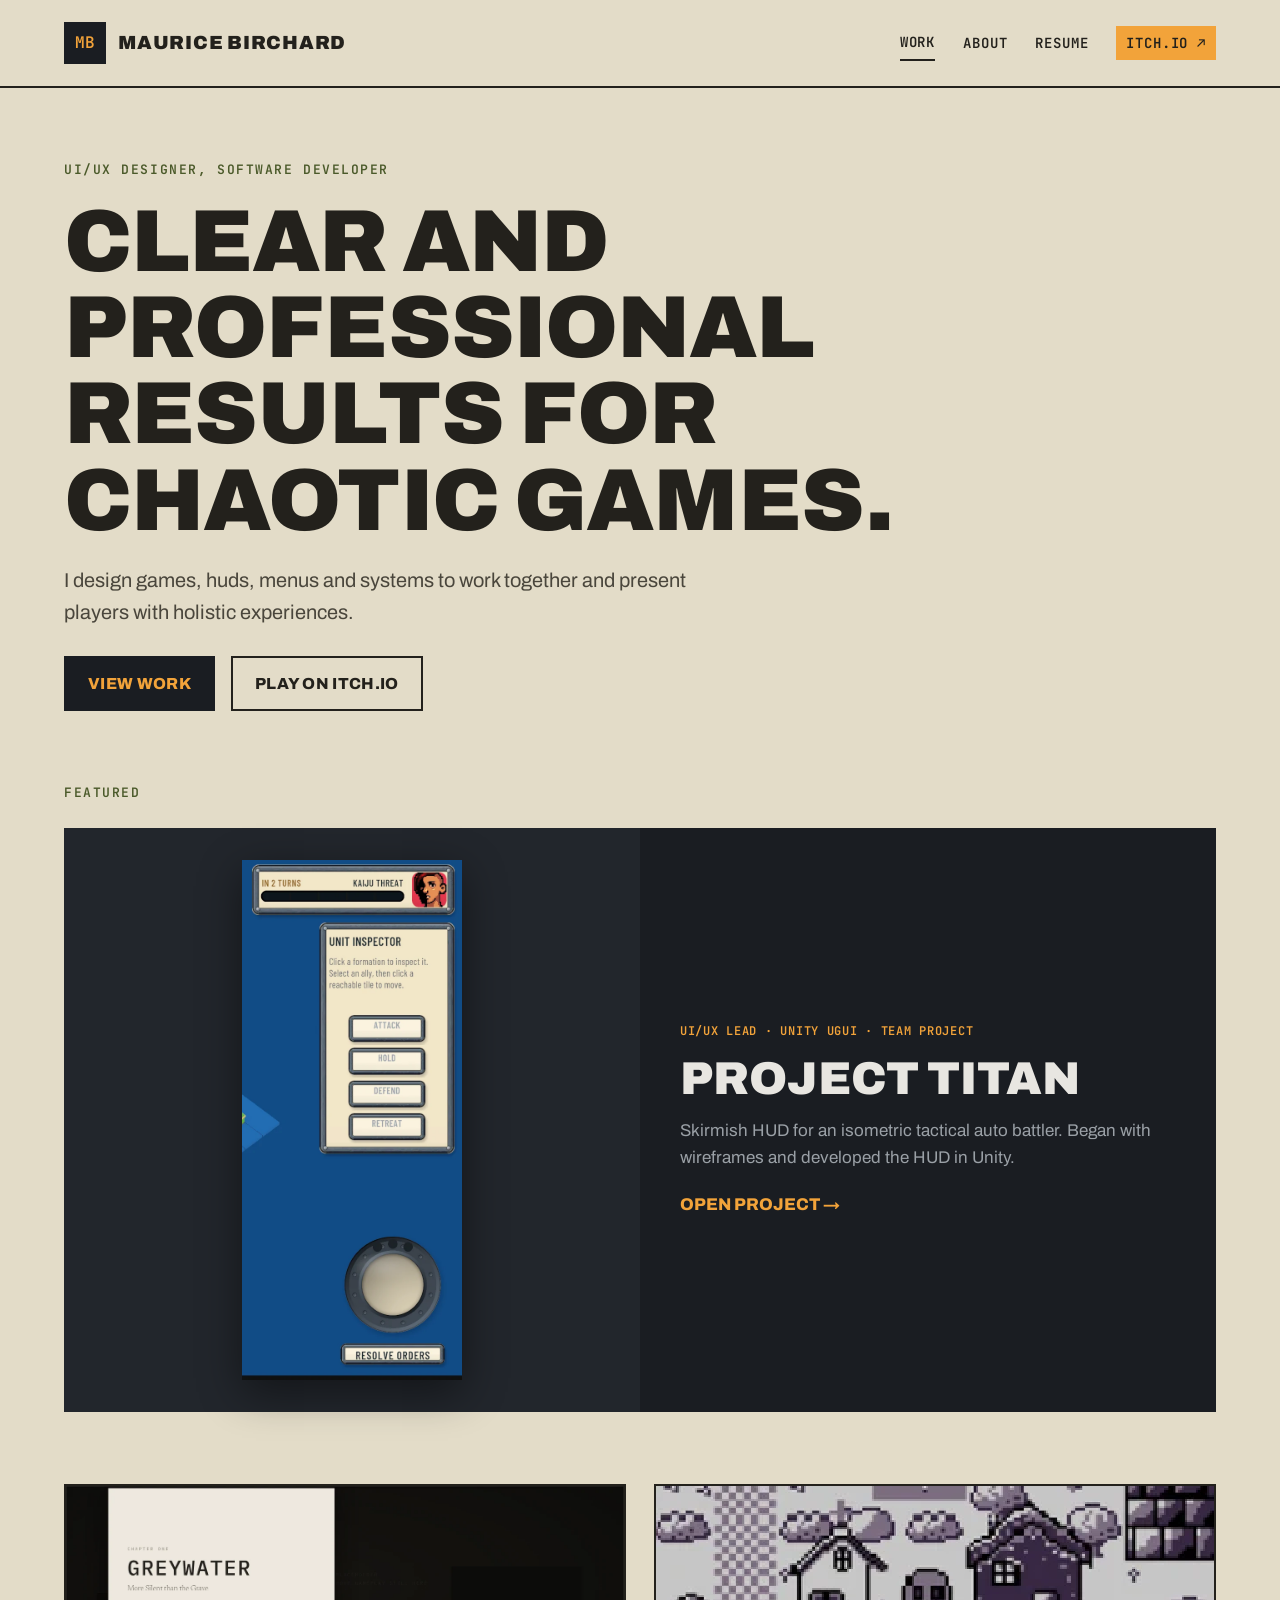
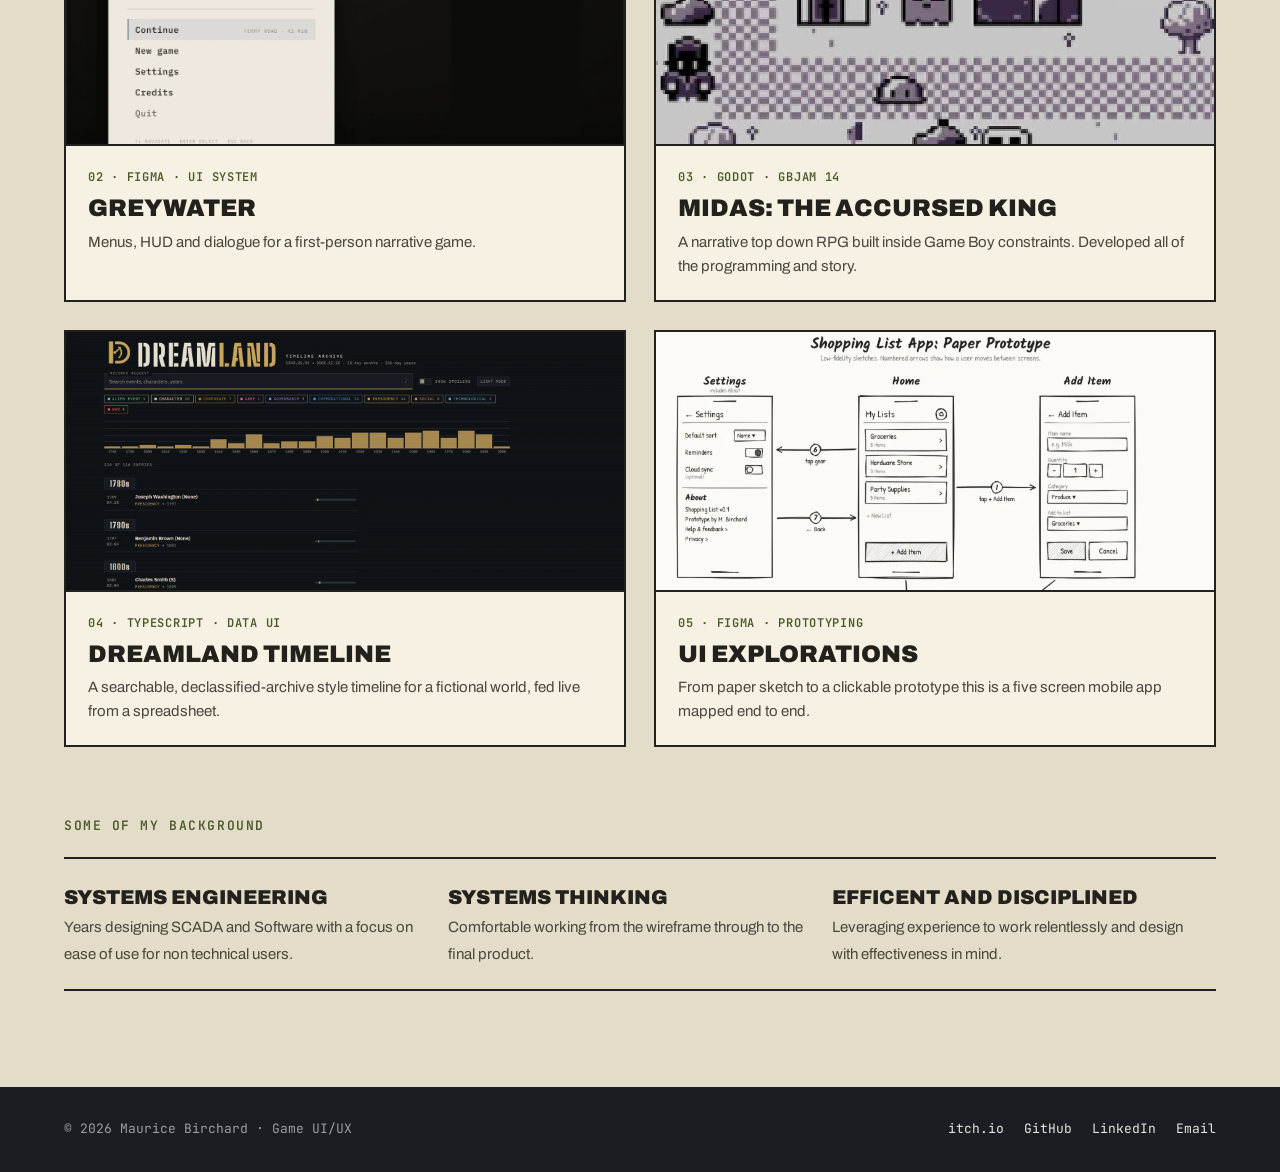
==== index.html @ 591034de "update resume page" ====
<!doctype html>
<html lang="en">
<head>
<meta charset="utf-8">
<meta name="viewport" content="width=device-width, initial-scale=1">
<title>Maurice Birchard | Game UI/UX Designer</title>
<meta name="description" content="Game UI/UX designer building HUDs, menus and game systems that read at a glance.">
<meta property="og:title" content="Maurice Birchard | Game UI/UX Designer">
<meta property="og:description" content="Game UI/UX designer building HUDs, menus and game systems that read at a glance.">
<link rel="icon" href="assets/img/favicon.svg" type="image/svg+xml">
<link rel="preconnect" href="https://fonts.googleapis.com">
<link rel="preconnect" href="https://fonts.gstatic.com" crossorigin>
<link rel="stylesheet" href="https://fonts.googleapis.com/css2?family=Archivo:wght@400;600;800;900&family=JetBrains+Mono:wght@400;600&display=swap">
<link rel="stylesheet" href="assets/css/style.css">
</head>
<body>
<a class="skip-link" href="#main">Skip to content</a>
<header class="site-header">
  <div class="wrap">
    <a class="brand" href="index.html" aria-label="Maurice Birchard, home">
      <span class="brand-mark" aria-hidden="true">MB</span>
      <span class="brand-name">Maurice Birchard</span>
    </a>
    <button class="nav-toggle" aria-expanded="false" aria-controls="site-nav">Menu</button>
    <nav id="site-nav" class="site-nav" aria-label="Main">
      <ul>
        <li><a href="index.html#work" aria-current="page">Work</a></li>
        <li><a href="about.html">About</a></li>
        <li><a href="resume.html">Resume</a></li>
        <li><a class="nav-signal" href="https://moninja.itch.io/" rel="noopener">itch.io &#8599;</a></li>
      </ul>
    </nav>
  </div>
</header>
<main id="main">

<section class="hero">
  <div class="wrap">
    <div class="eyebrow"> UI/UX Designer, Software Developer</div>
    <h1>Clear and professional results for chaotic games.</h1>
    <p class="lede">I design games, huds, menus and systems to work together and present players with holistic experiences.</p>
    <div class="btn-row">
      <a class="btn btn-primary" href="#work">View work</a>
      <a class="btn btn-outline" href="https://moninja.itch.io/" rel="noopener">Play on itch.io</a>
    </div>
  </div>
</section>

<section class="section" id="work" aria-labelledby="featured-heading">
  <div class="wrap">
    <div class="section-head"><div class="eyebrow">Featured</div></div>
  </div>
  <div class="wrap">
    <div class="band feature">
      <div class="feature-media">
        <img src="assets/img/titan/hud-panel.webp" width="528" height="1248" alt="Project Titan Skirmish HUD: Kaiju threat meter, Unit Inspector panel with Attack, Hold, Defend and Retreat orders, and the command seal button" loading="eager">
      </div>
      <div class="feature-body">
        <div class="tag">UI/UX Lead &middot; Unity uGUI &middot; Team project</div>
        <h2 id="featured-heading">Project Titan</h2>
        <p>Skirmish HUD for an isometric tactical auto battler. Began with wireframes and developed the HUD in Unity.</p>
        <a class="cta" href="work/project-titan.html">Open project &rarr;</a>
      </div>
    </div>
  </div>
</section>

<section class="section" aria-label="More projects">
  <div class="wrap">
    <div class="grid">
      <a class="card" href="work/greywater.html">
        <div class="card-media"><img src="assets/img/greywater/title-menu.webp" width="1282" height="726" alt="Greywater title menu: a paper panel with Continue selected over a dark, dimmed scene" loading="lazy"></div>
        <div class="card-body">
          <div class="tag">02 &middot; Figma &middot; UI system</div>
          <h3>Greywater</h3>
          <p>Menus, HUD and dialogue for a first-person narrative game.</p>
        </div>
      </a>
      <a class="card" href="work/midas.html">
        <div class="card-media pixel"><img src="assets/img/midas/village.webp" width="312" height="264" alt="Midas village scene in a four-tone Game Boy palette" loading="lazy"></div>
        <div class="card-body">
          <div class="tag">03 &middot; Godot &middot; GBJam 14</div>
          <h3>Midas: The Accursed King</h3>
          <p>A narrative top down RPG built inside Game Boy constraints. Developed all of the programming and story.</p>
        </div>
      </a>
      <a class="card" href="work/dreamland.html">
        <div class="card-media"><img src="assets/img/dreamland/archive.webp" width="1600" height="876" alt="Dreamland timeline archive with category filters and a decade histogram" loading="lazy"></div>
        <div class="card-body">
          <div class="tag">04 &middot; TypeScript &middot; Data UI</div>
          <h3>Dreamland Timeline</h3>
          <p>A searchable, declassified-archive style timeline for a fictional world, fed live from a spreadsheet.</p>
        </div>
      </a>
      <a class="card" href="work/shopping-list.html">
        <div class="card-media"><img src="assets/img/shopping/sketch.webp" width="904" height="832" alt="Hand-drawn paper prototype of a five-screen shopping list app with numbered navigation arrows" loading="lazy"></div>
        <div class="card-body">
          <div class="tag">05 &middot; Figma &middot; Prototyping</div>
          <h3>UI Explorations</h3>
          <p>From paper sketch to a clickable prototype this is a five screen mobile app mapped end to end.</p>
        </div>
      </a>
    </div>
  </div>
</section>

<section class="section" aria-labelledby="bg-heading">
  <div class="wrap">
    <div class="section-head"><h2 id="bg-heading" class="eyebrow" style="margin:0">Some of my Background</h2></div>
    <div class="strip">
      <div><strong>Systems Engineering</strong><span>Years designing SCADA and Software with a focus on ease of use for non technical users.</span></div>
      <div><strong>Systems thinking</strong><span>Comfortable working from the wireframe through to the final product.</span></div>
      <div><strong>Efficent and Disciplined</strong><span>Leveraging experience to work relentlessly and design with effectiveness in mind.</span></div>
    </div>
  </div>
</section>

</main>
<footer class="site-footer">
  <div class="wrap">
    <span>&copy; <span id="year">2026</span> Maurice Birchard &middot; Game UI/UX</span>
    <ul>
      <li><a href="https://moninja.itch.io/" rel="noopener">itch.io</a></li>
      <li><a href="https://github.com/moninja92" rel="noopener">GitHub</a></li>
      <li><a href="[YOUR-LINKEDIN-URL]" rel="noopener">LinkedIn</a></li>
      <li><a href="mailto:[YOUR-EMAIL]">Email</a></li>
    </ul>
  </div>
</footer>
<script src="assets/js/main.js"></script>
</body>
</html>
---- assets/css/style.css ----
/* Maurice Birchard portfolio, "Briefing" theme
   Cream field-manual paper, dark console bands for screenshots, amber signal. */

:root {
  --canvas: #E3DCC8;
  --panel: #F6F1E3;
  --ink: #23211C;
  --ink-soft: #4A463C;
  --olive: #4B5A2A;
  --console: #1A1D22;
  --console-2: #22262C;
  --console-line: #3A3F47;
  --console-text: #E8E6E1;
  --console-muted: #9AA0A6;
  --signal: #F2A33A;
  --signal-hover: #FFC676;
  --tan: #CFC6AD;

  --font-display: 'Archivo', 'Arial Narrow', sans-serif;
  --font-mono: 'JetBrains Mono', ui-monospace, monospace;

  --max: 1200px;
  --gutter: 24px;
}

*, *::before, *::after { box-sizing: border-box; }

html { scroll-behavior: smooth; }

body {
  margin: 0;
  background: var(--canvas);
  color: var(--ink);
  font-family: var(--font-display);
  font-size: 17px;
  line-height: 1.6;
  -webkit-font-smoothing: antialiased;
}

img { max-width: 100%; display: block; }

a { color: var(--ink); }
a:hover { color: var(--olive); }

:focus-visible { outline: 3px solid var(--signal); outline-offset: 3px; }

.skip-link {
  position: absolute; left: 12px; top: -60px;
  background: var(--console); color: var(--signal);
  padding: 10px 14px; font-family: var(--font-mono); font-size: 14px; z-index: 50;
}
.skip-link:focus { top: 12px; }

.wrap { max-width: var(--max); margin: 0 auto; padding: 0 var(--gutter); }

/* Labels */
.eyebrow {
  font-family: var(--font-mono);
  font-size: 13px; font-weight: 600;
  letter-spacing: 0.12em; text-transform: uppercase;
  color: var(--olive);
}
.tag {
  font-family: var(--font-mono);
  font-size: 12px; font-weight: 600;
  letter-spacing: 0.06em; text-transform: uppercase;
  color: var(--olive);
}

/* Header */
.site-header { border-bottom: 2px solid var(--ink); }
.site-header .wrap {
  display: flex; flex-wrap: wrap; align-items: center; justify-content: space-between;
  gap: 16px; padding-top: 22px; padding-bottom: 22px;
}
.brand { display: flex; align-items: center; gap: 12px; text-decoration: none; }
.brand-mark {
  width: 42px; height: 42px; background: var(--console); color: var(--signal);
  display: flex; align-items: center; justify-content: center;
  font-family: var(--font-mono); font-weight: 600; font-size: 16px;
}
.brand-name { font-weight: 900; font-size: 19px; text-transform: uppercase; letter-spacing: 0.04em; }

.nav-toggle {
  display: none; background: none; border: 2px solid var(--ink);
  font-family: var(--font-mono); font-weight: 600; font-size: 13px; text-transform: uppercase;
  padding: 10px 14px; cursor: pointer; color: var(--ink);
}
.site-nav ul { list-style: none; margin: 0; padding: 0; display: flex; flex-wrap: wrap; gap: 28px; align-items: center; }
.site-nav a {
  font-family: var(--font-mono); font-weight: 600; font-size: 14px;
  text-transform: uppercase; letter-spacing: 0.06em; text-decoration: none;
  padding: 6px 0; display: inline-block;
}
.site-nav a[aria-current="page"] { border-bottom: 2px solid var(--ink); }
.site-nav a.nav-signal { background: var(--signal); padding: 6px 10px; }
.site-nav a.nav-signal:hover { background: var(--signal-hover); color: var(--ink); }

@media (max-width: 760px) {
  .nav-toggle { display: inline-block; }
  .site-nav { width: 100%; display: none; }
  .site-nav.open { display: block; }
  .site-nav ul { flex-direction: column; align-items: flex-start; gap: 4px; padding-bottom: 8px; }
  .site-nav a { padding: 10px 0; }
}

/* Buttons */
.btn-row { display: flex; flex-wrap: wrap; gap: 16px; }
.btn {
  display: inline-block; text-decoration: none; font-weight: 800; font-size: 16px;
  text-transform: uppercase; letter-spacing: 0.02em; padding: 15px 24px; min-height: 48px;
}
.btn-primary { background: var(--console); color: var(--signal); }
.btn-primary:hover { background: #000; color: var(--signal-hover); }
.btn-outline { border: 2px solid var(--ink); padding: 13px 22px; }
.btn-outline:hover { background: var(--panel); color: var(--ink); }
.btn-signal { background: var(--signal); color: var(--console); }
.btn-signal:hover { background: var(--signal-hover); color: var(--console); }

/* Sections */
main { display: block; }
.section { padding: 72px 0 0; }
.section:last-of-type { padding-bottom: 96px; }

.hero { padding: 72px 0 0; }
.hero h1 {
  margin: 18px 0 20px; font-size: clamp(44px, 8vw, 88px); line-height: 0.98;
  font-weight: 900; text-transform: uppercase; max-width: 1000px; letter-spacing: -0.01em;
}
.lede { margin: 0 0 28px; font-size: 20px; color: var(--ink-soft); max-width: 680px; }

h2 { font-weight: 900; text-transform: uppercase; line-height: 1.05; }
h3 { font-weight: 900; text-transform: uppercase; line-height: 1.1; }

/* Dark console band */
.band { background: var(--console); color: var(--console-text); }
.band a { color: var(--signal); }
.band a:hover { color: var(--signal-hover); }
.band .tag, .band .eyebrow { color: var(--signal); }

.feature { display: grid; grid-template-columns: repeat(auto-fit, minmax(300px, 1fr)); }
.feature-media {
  background: var(--console-2); display: flex; align-items: center; justify-content: center;
  padding: 32px; min-height: 380px;
}
.feature-media img { max-height: 520px; width: auto; box-shadow: 0 12px 40px rgba(0,0,0,0.45); }
.feature-body { padding: 44px 40px; display: flex; flex-direction: column; gap: 14px; justify-content: center; }
.feature-body h2 { margin: 0; font-size: clamp(32px, 4vw, 46px); }
.feature-body p { margin: 0; color: var(--console-muted); font-size: 17px; }
.feature-body .cta { font-weight: 800; text-transform: uppercase; text-decoration: none; margin-top: 6px; }

/* Cards */
.grid { display: grid; grid-template-columns: repeat(auto-fit, minmax(min(100%, 420px), 1fr)); gap: 28px; }
.grid .card-media { height: 260px; }
.card {
  background: var(--panel); border: 2px solid var(--ink); display: flex; flex-direction: column;
  text-decoration: none; transition: transform 0.15s ease, box-shadow 0.15s ease;
}
.card:hover { transform: translate(-3px, -3px); box-shadow: 6px 6px 0 var(--ink); color: var(--ink); }
.card-media {
  height: 210px; background: var(--console); border-bottom: 2px solid var(--ink);
  overflow: hidden; display: flex; align-items: center; justify-content: center;
}
.card-media img { width: 100%; height: 100%; object-fit: cover; object-position: left top; }
.card-media.pixel img { image-rendering: pixelated; object-position: center; }
.card-body { padding: 22px; display: flex; flex-direction: column; gap: 8px; }
.card-body h3 { margin: 0; font-size: 24px; }
.card-body p { margin: 0; font-size: 15px; color: var(--ink-soft); }

.section-head { display: flex; flex-wrap: wrap; justify-content: space-between; align-items: baseline; gap: 12px; margin-bottom: 24px; }

/* Strip of credentials */
.strip {
  display: grid; grid-template-columns: repeat(auto-fit, minmax(220px, 1fr));
  border-top: 2px solid var(--ink); border-bottom: 2px solid var(--ink);
}
.strip > div { padding: 22px 20px 22px 0; }
.strip strong { display: block; font-size: 20px; font-weight: 900; text-transform: uppercase; }
.strip span { font-size: 15px; color: var(--ink-soft); }

/* Case study */
.case-hero { padding: 64px 0 40px; }
.case-hero h1 { margin: 14px 0 18px; font-size: clamp(40px, 7vw, 76px); font-weight: 900; text-transform: uppercase; line-height: 1; }
.meta {
  display: grid; grid-template-columns: repeat(auto-fit, minmax(180px, 1fr));
  border-top: 2px solid var(--ink); margin-top: 32px;
}
.meta div { padding: 16px 16px 0 0; }
.meta dt { font-family: var(--font-mono); font-size: 12px; font-weight: 600; text-transform: uppercase; letter-spacing: 0.08em; color: var(--olive); }
.meta dd { margin: 4px 0 0; font-size: 16px; }

.gallery { padding: 40px 0; }
.gallery .wrap { display: grid; gap: 24px; }
.gallery-2 { grid-template-columns: repeat(auto-fit, minmax(300px, 1fr)); align-items: center; }
.shot { margin: 0; }
.shot img { width: 100%; height: auto; border: 1px solid var(--console-line); }
.shot.pixel img { image-rendering: pixelated; }
.shot figcaption { font-family: var(--font-mono); font-size: 12px; color: var(--console-muted); margin-top: 10px; letter-spacing: 0.04em; }
.shot.tall { display: flex; flex-direction: column; align-items: center; }
.shot.tall img { width: auto; max-height: 640px; }

.prose { max-width: 760px; }
.prose h2 { font-size: 30px; margin: 56px 0 14px; }
.prose h3 { font-size: 20px; margin: 32px 0 8px; }
.prose p { margin: 0 0 16px; }
.prose ul { margin: 0 0 16px; padding-left: 22px; }
.prose li { margin-bottom: 8px; }
.prose figure { margin: 32px 0; }
.prose figure img { border: 2px solid var(--ink); }
.prose figcaption { font-family: var(--font-mono); font-size: 12px; color: var(--ink-soft); margin-top: 10px; }

.callout {
  background: var(--panel); border: 2px solid var(--ink); padding: 22px 24px; margin: 24px 0;
}
.callout .tag { display: block; margin-bottom: 6px; }
.callout p:last-child { margin-bottom: 0; }

.term { font-family: var(--font-mono); font-weight: 600; background: var(--panel); padding: 1px 6px; border: 1px solid var(--tan); font-size: 0.9em; }

.wide-figure { margin: 40px 0; }
.wide-figure img { width: 100%; border: 2px solid var(--ink); }
.wide-figure figcaption { font-family: var(--font-mono); font-size: 12px; color: var(--ink-soft); margin-top: 10px; }

.proto-frame {
  border: 2px solid var(--ink); background: #FEFCF5; overflow: auto; height: 1460px; max-height: 85vh;
}
.proto-frame iframe { border: 0; width: 1120px; height: 1440px; display: block; }

.next {
  display: flex; justify-content: space-between; flex-wrap: wrap; gap: 16px;
  border-top: 2px solid var(--ink); padding-top: 28px; margin-top: 72px;
}
.next a { text-decoration: none; font-weight: 900; text-transform: uppercase; font-size: 22px; }
.next .tag { display: block; }

/* About */
.about-grid { display: grid; grid-template-columns: repeat(auto-fit, minmax(300px, 1fr)); gap: 48px; }
.timeline { list-style: none; margin: 0; padding: 0; border-left: 2px solid var(--ink); }
.timeline li { padding: 0 0 22px 20px; position: relative; }
.timeline li::before { content: ""; position: absolute; left: -7px; top: 8px; width: 12px; height: 12px; background: var(--signal); border: 2px solid var(--ink); }
.timeline strong { display: block; font-weight: 900; text-transform: uppercase; }
.timeline span { font-size: 15px; color: var(--ink-soft); }

/* Footer */
.site-footer { background: var(--console); color: var(--console-muted); margin-top: 0; }
.site-footer .wrap { display: flex; flex-wrap: wrap; justify-content: space-between; gap: 16px; padding-top: 32px; padding-bottom: 32px; font-family: var(--font-mono); font-size: 13px; }
.site-footer a { color: var(--console-text); text-decoration: none; }
.site-footer a:hover { color: var(--signal); }
.site-footer ul { list-style: none; margin: 0; padding: 0; display: flex; flex-wrap: wrap; gap: 20px; }

@media (prefers-reduced-motion: reduce) {
  html { scroll-behavior: auto; }
  .card { transition: none; }
}

/* Greywater live title menu (rebuilt from the Figma component) */
.gw-scene {
  position: relative; border: 1px solid #302C26; min-height: 560px;
  background: radial-gradient(ellipse 60% 45% at 46% 30%, #3A352C 0%, #2B2821 27%, #1C1A16 55%, #0D0C0A 100%);
  display: flex; overflow: hidden;
}
.gw-scene::after {
  content: ""; position: absolute; inset: 0; background: rgba(9, 8, 7, 0.72); z-index: 0;
}
.gw-panel {
  position: relative; z-index: 1; background: #EDE8DE; color: #23211D;
  width: min(520px, 100%); margin-left: clamp(0px, 7.5%, 96px);
  padding: 72px 44px 44px; box-shadow: 0 0 40px rgba(0, 0, 0, 0.55);
  display: flex; flex-direction: column;
}
.gw-chapter, .gw-hints, .gw-meta, .gw-status { font-family: 'IBM Plex Mono', ui-monospace, monospace; text-transform: uppercase; }
.gw-chapter { font-size: 10px; letter-spacing: 0.28em; color: #6E695F; }
.gw-title { font-family: 'IBM Plex Mono', ui-monospace, monospace; font-weight: 500; font-size: clamp(36px, 6vw, 48px); line-height: 1; letter-spacing: 0.06em; text-transform: uppercase; margin-top: 14px; }
.gw-sub { font-family: 'Newsreader', Georgia, serif; font-weight: 300; font-size: 17px; color: #5F5A51; margin-top: 12px; }
.gw-rule { height: 1px; background: #CFC7B9; margin: 32px 0 22px; }
.gw-menu { list-style: none; margin: 0; padding: 0; }
.gw-row {
  position: relative; width: 100%; min-height: 48px; padding: 14px 18px; text-align: left;
  background: transparent; border: 0; cursor: pointer; color: #23211D;
  font-family: 'IBM Plex Mono', ui-monospace, monospace; font-weight: 500; font-size: 20px; letter-spacing: 0.03em;
  display: flex; justify-content: space-between; align-items: baseline; gap: 12px;
}
.gw-row.gw-quiet { color: #6B665C; }
.gw-row.is-selected { background: rgba(125, 143, 166, 0.16); }
.gw-row.is-selected::before { content: ""; position: absolute; left: 0; top: 0; bottom: 0; width: 3px; background: #7D8FA6; }
.gw-row:focus-visible { outline: 2px solid #3A4B5E; outline-offset: -2px; }
.gw-meta { font-size: 11px; letter-spacing: 0.1em; color: #6E695F; font-weight: 400; }
.gw-hints { display: flex; flex-wrap: wrap; gap: 22px; padding-left: 18px; margin-top: 30px; font-size: 10px; letter-spacing: 0.14em; color: #6E695F; }
.gw-status { min-height: 16px; margin: 16px 0 0 18px; font-size: 11px; letter-spacing: 0.12em; color: #3A4B5E; }
@media (max-width: 560px) {
  .gw-panel { padding: 40px 20px 28px; }
  .gw-row { font-size: 18px; padding: 14px 14px; }
  .gw-meta { display: none; }
}
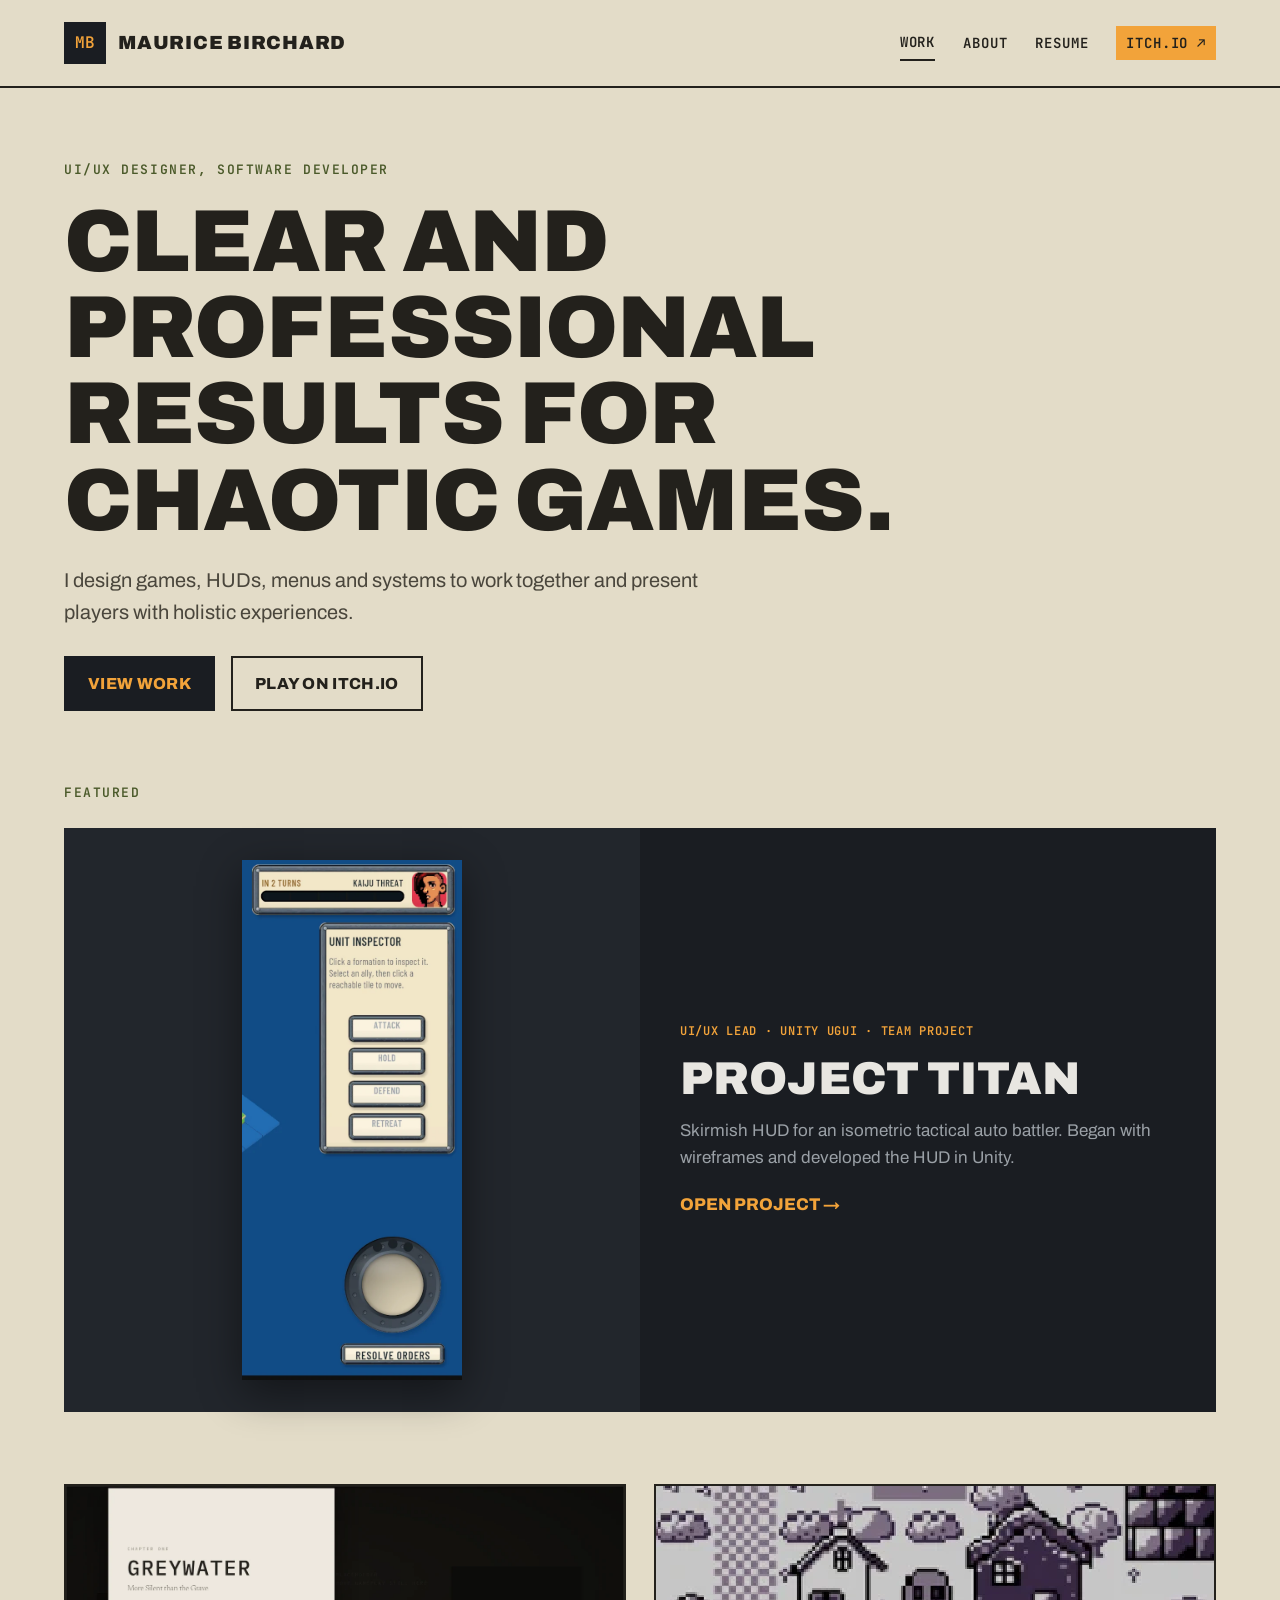
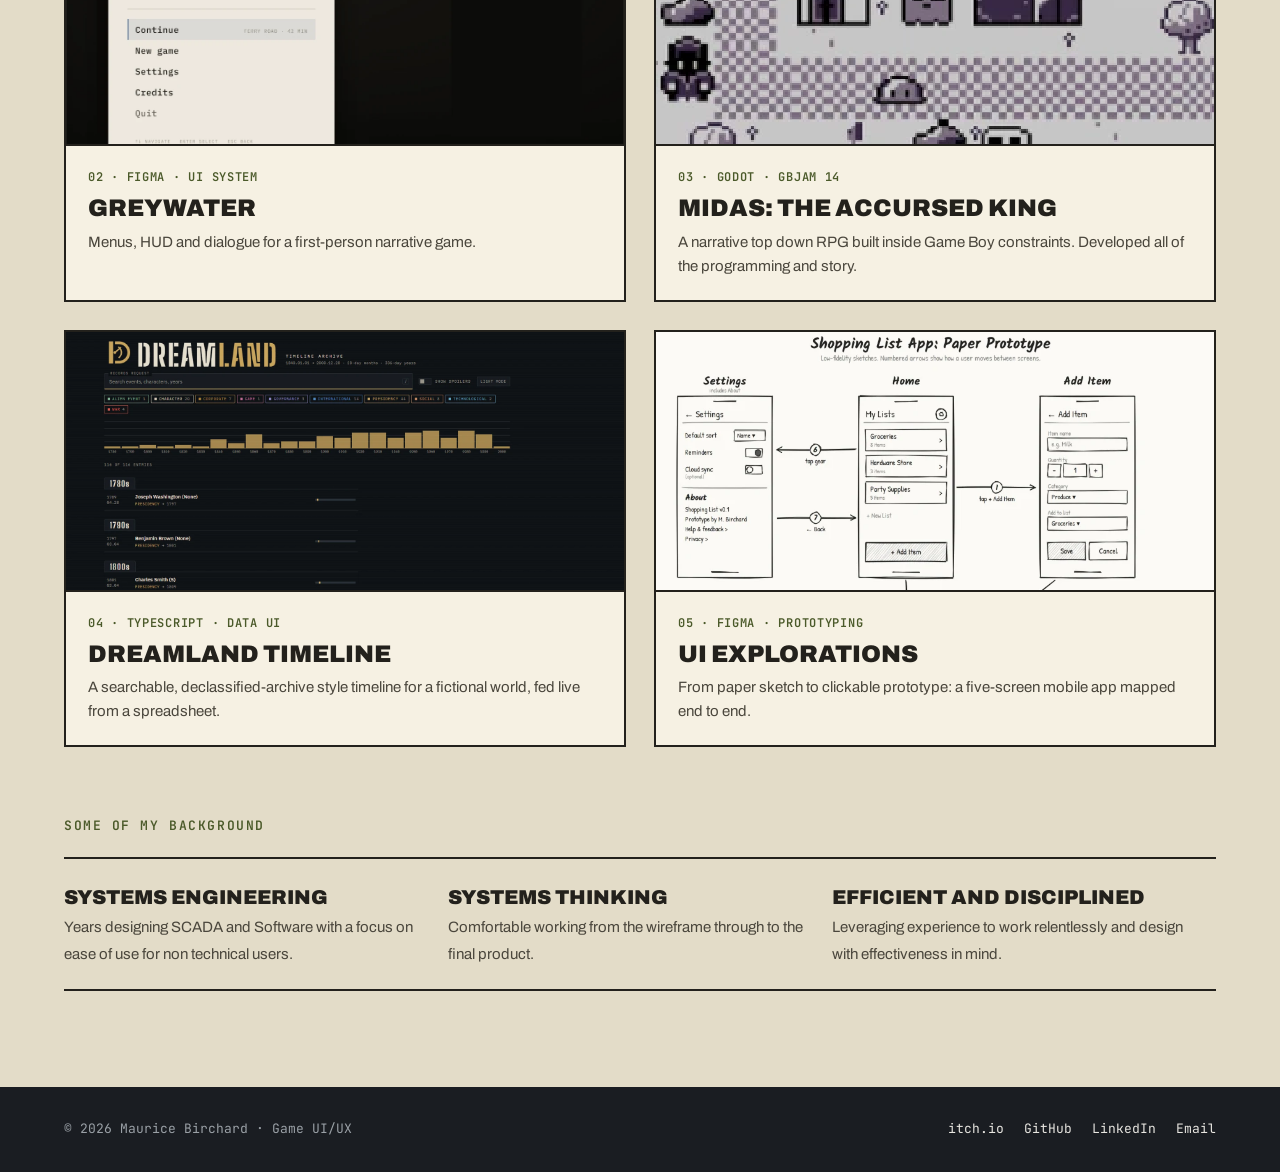
==== commit 79f4698f: "Bug Fixing" ====
--- a/index.html
+++ b/index.html
@@ -38,7 +38,7 @@
   <div class="wrap">
     <div class="eyebrow"> UI/UX Designer, Software Developer</div>
     <h1>Clear and professional results for chaotic games.</h1>
-    <p class="lede">I design games, huds, menus and systems to work together and present players with holistic experiences.</p>
+    <p class="lede">I design games, HUDs, menus and systems to work together and present players with holistic experiences.</p>
     <div class="btn-row">
       <a class="btn btn-primary" href="#work">View work</a>
       <a class="btn btn-outline" href="https://moninja.itch.io/" rel="noopener">Play on itch.io</a>
@@ -97,7 +97,7 @@
         <div class="card-body">
           <div class="tag">05 &middot; Figma &middot; Prototyping</div>
           <h3>UI Explorations</h3>
-          <p>From paper sketch to a clickable prototype this is a five screen mobile app mapped end to end.</p>
+          <p>From paper sketch to clickable prototype: a five-screen mobile app mapped end to end.</p>
         </div>
       </a>
     </div>
@@ -110,7 +110,7 @@
     <div class="strip">
       <div><strong>Systems Engineering</strong><span>Years designing SCADA and Software with a focus on ease of use for non technical users.</span></div>
       <div><strong>Systems thinking</strong><span>Comfortable working from the wireframe through to the final product.</span></div>
-      <div><strong>Efficent and Disciplined</strong><span>Leveraging experience to work relentlessly and design with effectiveness in mind.</span></div>
+      <div><strong>Efficient and Disciplined</strong><span>Leveraging experience to work relentlessly and design with effectiveness in mind.</span></div>
     </div>
   </div>
 </section>
@@ -122,8 +122,8 @@
     <ul>
       <li><a href="https://moninja.itch.io/" rel="noopener">itch.io</a></li>
       <li><a href="https://github.com/moninja92" rel="noopener">GitHub</a></li>
-      <li><a href="[YOUR-LINKEDIN-URL]" rel="noopener">LinkedIn</a></li>
-      <li><a href="mailto:[YOUR-EMAIL]">Email</a></li>
+      <li><a href="https://www.linkedin.com/in/mauricebirchard/" rel="noopener">LinkedIn</a></li>
+      <li><a href="mailto:mauricebirchard@gmail.com">Email</a></li>
     </ul>
   </div>
 </footer>
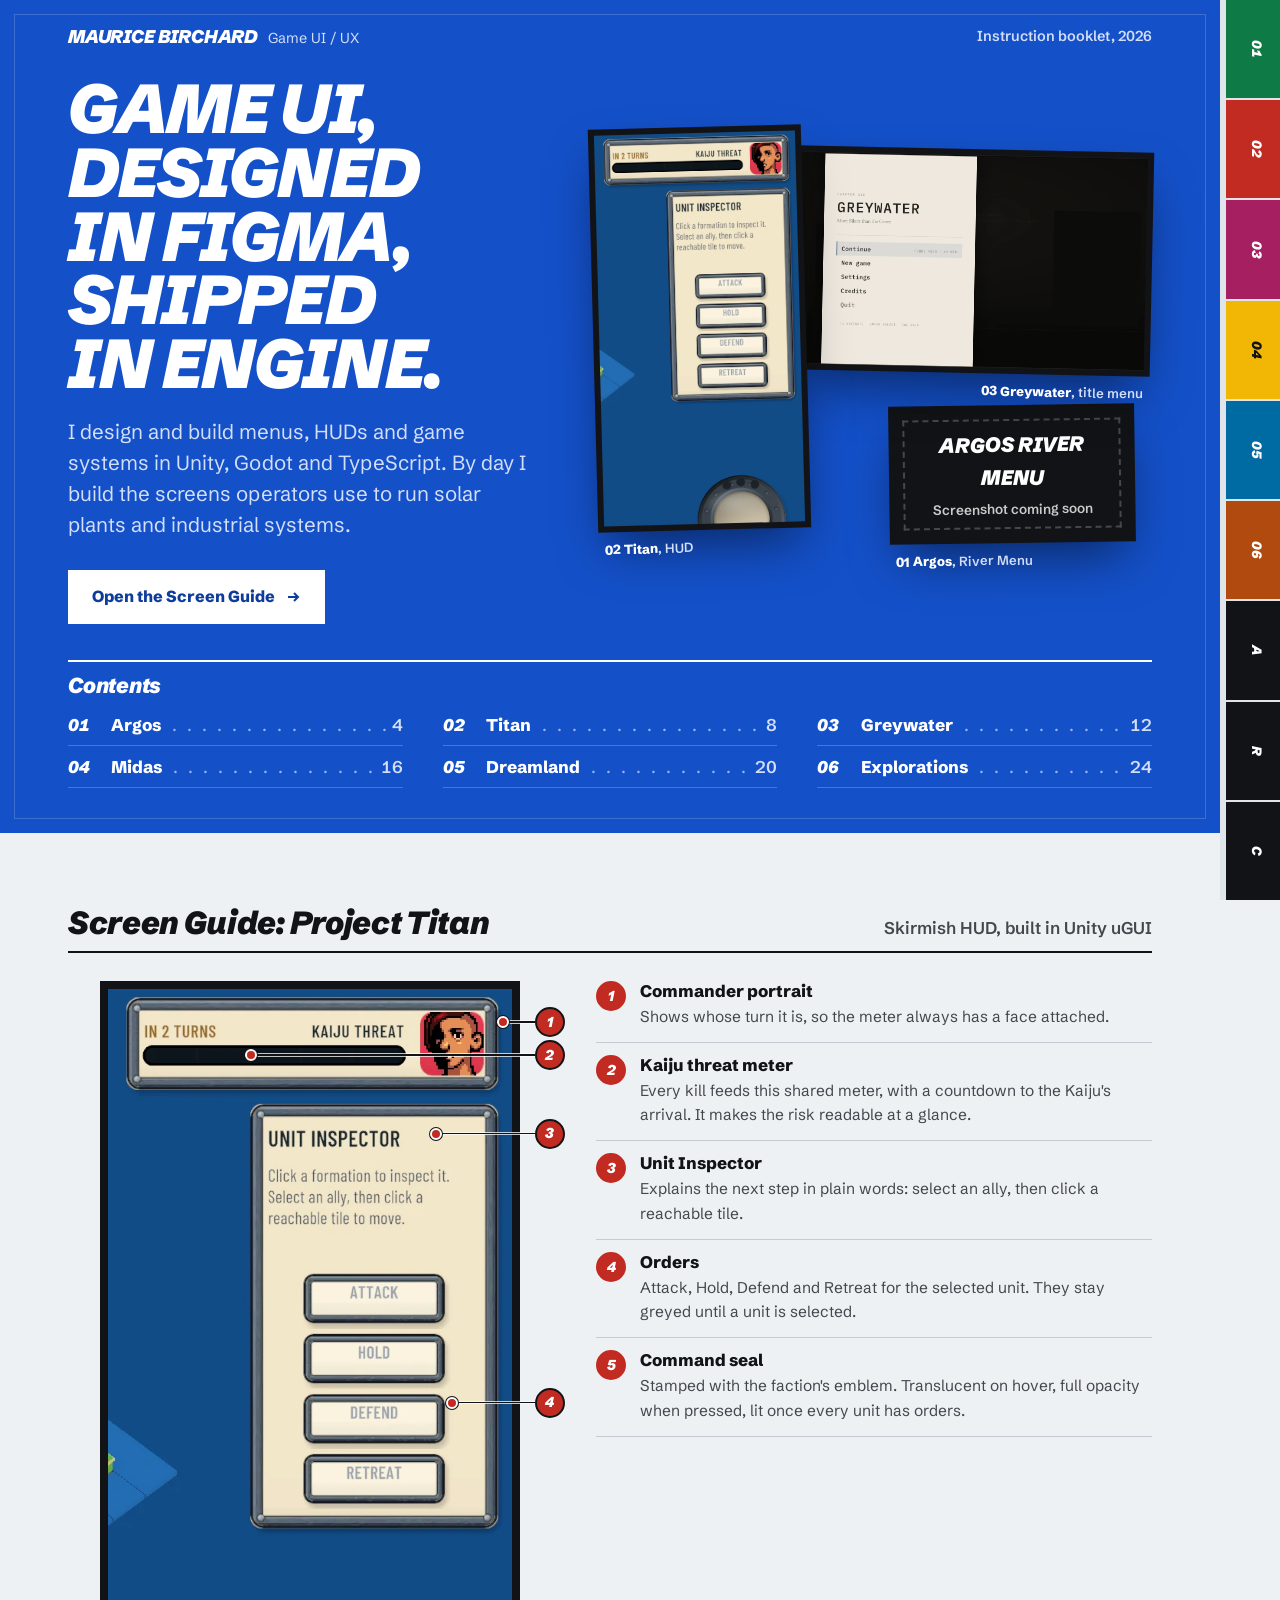
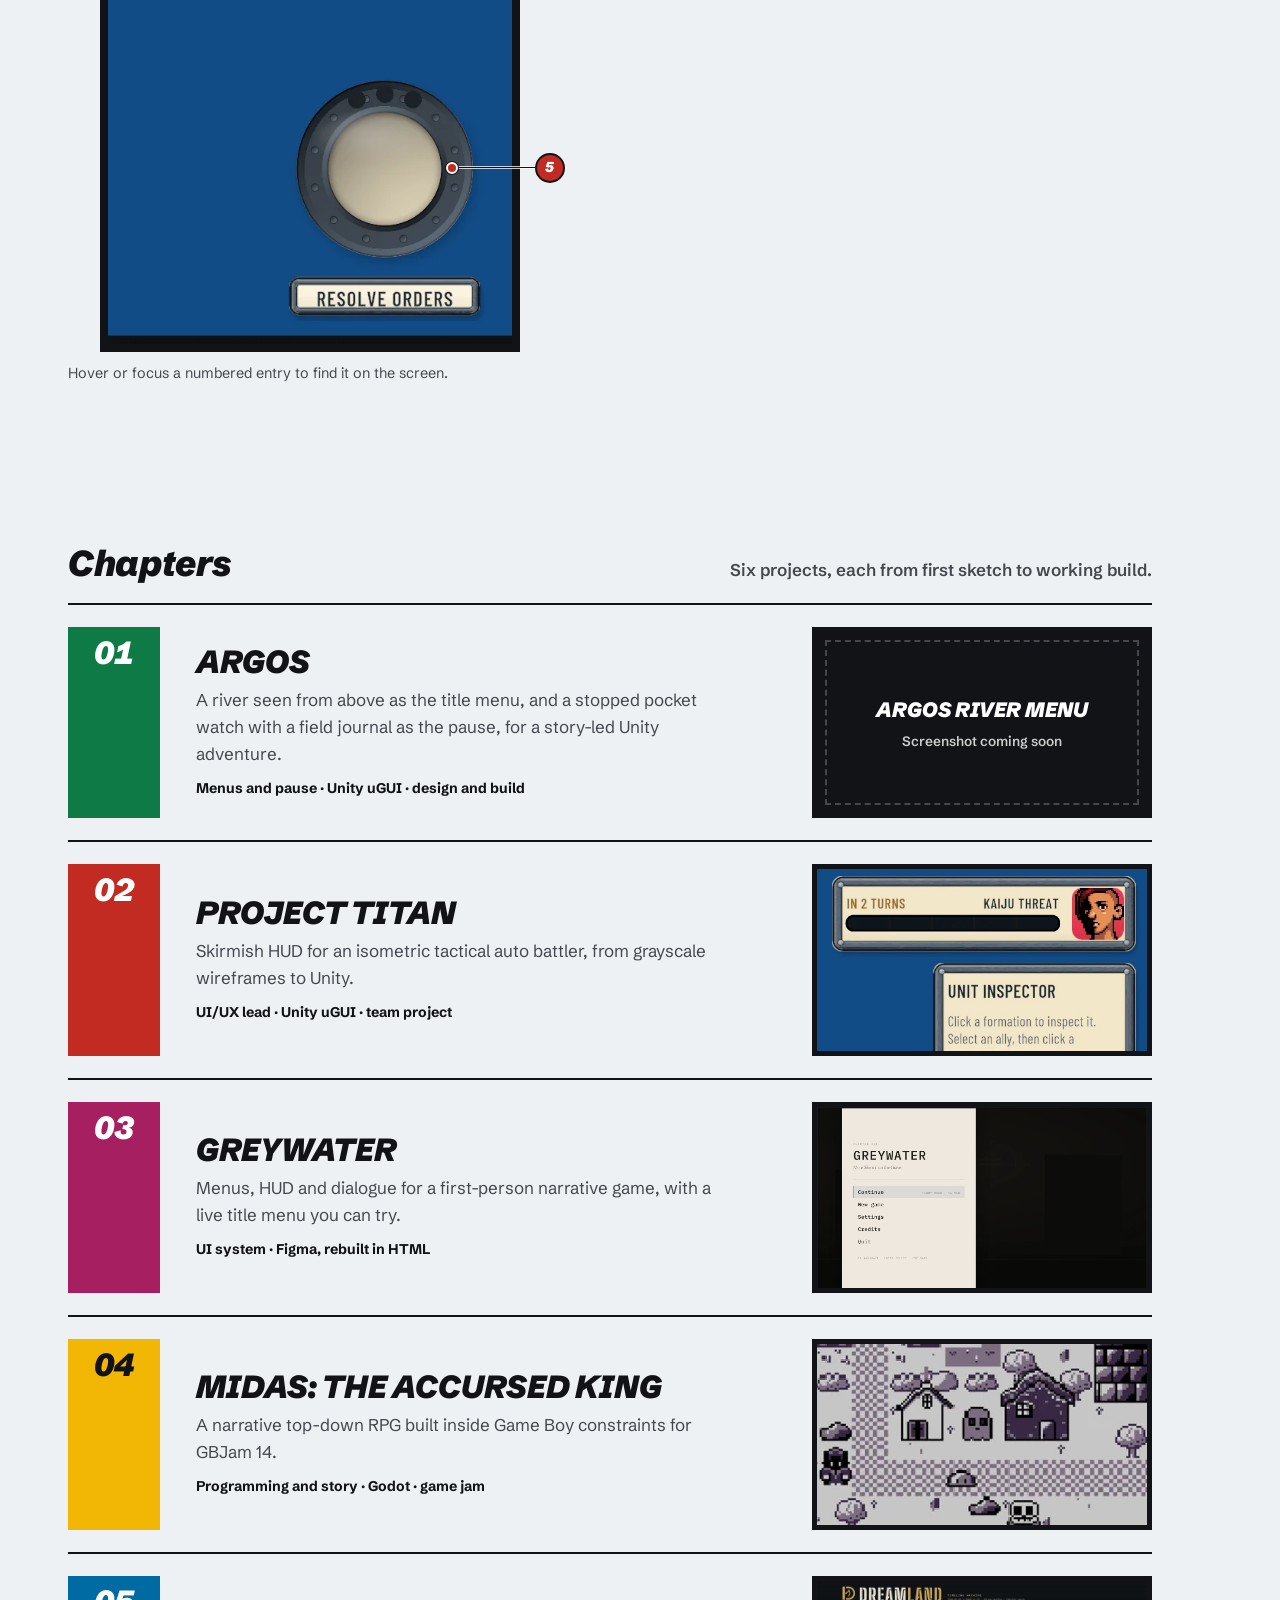
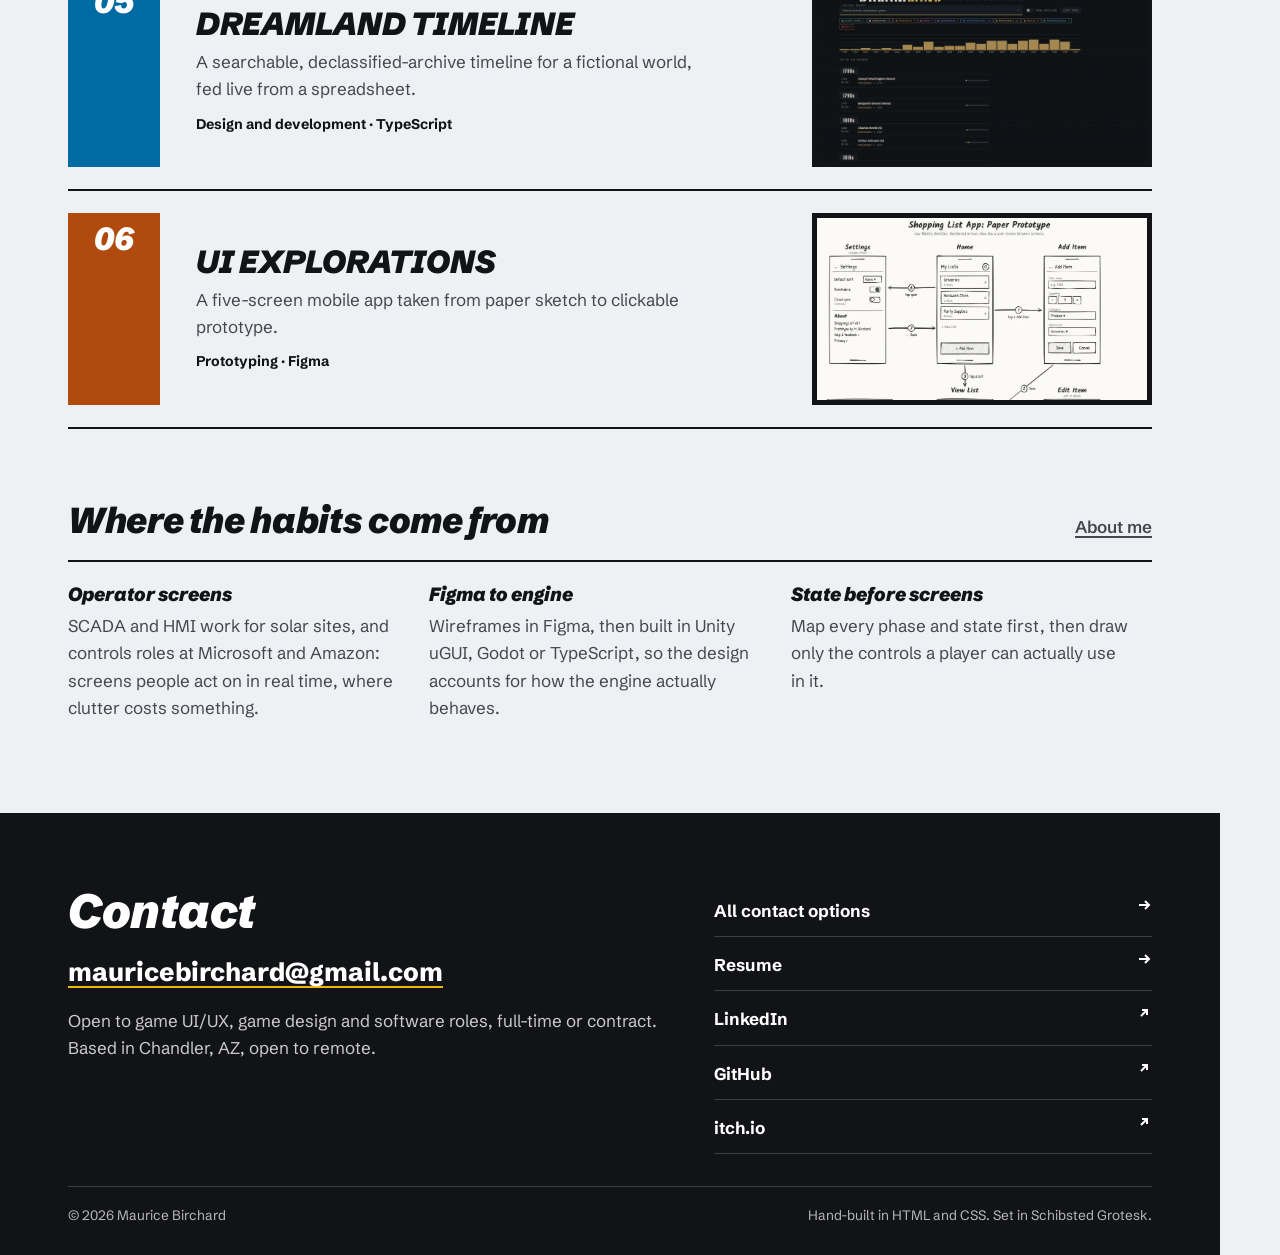
==== commit 36edd2c0: "Redesign portfolio as an instruction booklet Replace the "Briefing" theme with a 1990s game-manual w" ====
--- a/index.html
+++ b/index.html
@@ -4,127 +4,133 @@
 <meta charset="utf-8">
 <meta name="viewport" content="width=device-width, initial-scale=1">
 <title>Maurice Birchard | Game UI/UX Designer</title>
-<meta name="description" content="Game UI/UX designer building HUDs, menus and game systems that read at a glance.">
+<meta name="description" content="Game UI/UX designer who designs menus and HUDs in Figma and ships them in Unity, Godot and TypeScript.">
 <meta property="og:title" content="Maurice Birchard | Game UI/UX Designer">
-<meta property="og:description" content="Game UI/UX designer building HUDs, menus and game systems that read at a glance.">
+<meta property="og:description" content="Game UI/UX designer who designs menus and HUDs in Figma and ships them in Unity, Godot and TypeScript.">
+<meta name="theme-color" content="#1450C8">
 <link rel="icon" href="assets/img/favicon.svg" type="image/svg+xml">
 <link rel="preconnect" href="https://fonts.googleapis.com">
 <link rel="preconnect" href="https://fonts.gstatic.com" crossorigin>
-<link rel="stylesheet" href="https://fonts.googleapis.com/css2?family=Archivo:wght@400;600;800;900&family=JetBrains+Mono:wght@400;600&display=swap">
+<link rel="stylesheet" href="https://fonts.googleapis.com/css2?family=Schibsted+Grotesk:ital,wght@0,400;0,600;0,700;0,800;0,900;1,800;1,900&display=swap">
 <link rel="stylesheet" href="assets/css/style.css">
 </head>
-<body>
+<body class="ch-back">
 <a class="skip-link" href="#main">Skip to content</a>
-<header class="site-header">
+<nav class="tabs" aria-label="Chapters">
+  <ol>
+    <li class="ch-argos"><a href="work/argos.html"><span class="num">01</span><span class="visually-hidden">Chapter 01: </span><span class="name">Argos</span></a></li>
+    <li class="ch-titan"><a href="work/project-titan.html"><span class="num">02</span><span class="visually-hidden">Chapter 02: </span><span class="name">Titan</span></a></li>
+    <li class="ch-greywater"><a href="work/greywater.html"><span class="num">03</span><span class="visually-hidden">Chapter 03: </span><span class="name">Greywater</span></a></li>
+    <li class="ch-midas"><a href="work/midas.html"><span class="num">04</span><span class="visually-hidden">Chapter 04: </span><span class="name">Midas</span></a></li>
+    <li class="ch-dreamland"><a href="work/dreamland.html"><span class="num">05</span><span class="visually-hidden">Chapter 05: </span><span class="name">Dreamland</span></a></li>
+    <li class="ch-explore"><a href="work/shopping-list.html"><span class="num">06</span><span class="visually-hidden">Chapter 06: </span><span class="name">Explorations</span></a></li>
+    <li class="ch-back"><a href="about.html"><span class="num back-letter" aria-hidden="true">A</span><span class="name">About</span></a></li>
+    <li class="ch-back"><a href="resume.html"><span class="num back-letter" aria-hidden="true">R</span><span class="name">Resume</span></a></li>
+    <li class="ch-back"><a href="contact.html"><span class="num back-letter" aria-hidden="true">C</span><span class="name">Contact</span></a></li>
+  </ol>
+</nav>
+
+<main id="main">
+<section class="cover" aria-labelledby="cover-h">
+  <div class="wrap cover-top">
+    <a class="wordmark" href="index.html" aria-label="Maurice Birchard, home"><b>Maurice Birchard</b><span>Game UI / UX</span></a>
+    <span class="folio">Instruction booklet, 2026</span>
+  </div>
+  <div class="wrap cover-grid">
+    <div>
+      <h1 id="cover-h" class="display">Game UI, designed in Figma, shipped in engine.</h1>
+      <p class="lede">I design and build menus, HUDs and game systems in Unity, Godot and TypeScript. By day I build the screens operators use to run solar plants and industrial systems.</p>
+      <div class="btn-row"><a class="btn" href="#guide-h">Open the Screen Guide <svg viewBox="0 0 16 16" aria-hidden="true" fill="none" stroke="currentColor" stroke-width="2"><path d="M3 8h10M9 4l4 4-4 4"/></svg></a></div>
+    </div>
+    <div>
+    <div class="cover-art">
+      <figure class="art-a"><div class="pending" role="img" aria-label="Argos River Menu: screenshot coming soon"><span>Argos River Menu</span><small>Screenshot coming soon</small></div><figcaption><b>01 Argos</b>, River Menu</figcaption><a href="work/argos.html" aria-label="Chapter 01, Argos"></a></figure>
+      <figure class="art-b"><img src="assets/img/titan/hud-panel.webp" width="528" height="1248" alt="Project Titan Skirmish HUD: Kaiju threat meter, Unit Inspector and orders"><figcaption><b>02 Titan</b>, HUD</figcaption><a href="work/project-titan.html" aria-label="Chapter 02, Project Titan"></a></figure>
+      <figure class="art-c"><img src="assets/img/greywater/title-menu.webp" width="1282" height="726" alt="Greywater title menu: a paper panel with Continue selected over a dimmed scene"><figcaption><b>03 Greywater</b>, title menu</figcaption><a href="work/greywater.html" aria-label="Chapter 03, Greywater"></a></figure>
+    </div>
+    </div>
+  </div>
   <div class="wrap">
-    <a class="brand" href="index.html" aria-label="Maurice Birchard, home">
-      <span class="brand-mark" aria-hidden="true">MB</span>
-      <span class="brand-name">Maurice Birchard</span>
-    </a>
-    <button class="nav-toggle" aria-expanded="false" aria-controls="site-nav">Menu</button>
-    <nav id="site-nav" class="site-nav" aria-label="Main">
-      <ul>
-        <li><a href="index.html#work" aria-current="page">Work</a></li>
-        <li><a href="about.html">About</a></li>
-        <li><a href="resume.html">Resume</a></li>
-        <li><a class="nav-signal" href="https://moninja.itch.io/" rel="noopener">itch.io &#8599;</a></li>
-      </ul>
-    </nav>
+      <nav class="contents" aria-labelledby="contents-h">
+        <h2 id="contents-h">Contents</h2>
+        <ol>
+        <li><a href="work/argos.html"><span class="n">01</span><span><b>Argos</b> <span class="lead" aria-hidden="true"></span></span><span class="pg"><span class="visually-hidden">page </span>4</span></a></li>
+        <li><a href="work/project-titan.html"><span class="n">02</span><span><b>Titan</b> <span class="lead" aria-hidden="true"></span></span><span class="pg"><span class="visually-hidden">page </span>8</span></a></li>
+        <li><a href="work/greywater.html"><span class="n">03</span><span><b>Greywater</b> <span class="lead" aria-hidden="true"></span></span><span class="pg"><span class="visually-hidden">page </span>12</span></a></li>
+        <li><a href="work/midas.html"><span class="n">04</span><span><b>Midas</b> <span class="lead" aria-hidden="true"></span></span><span class="pg"><span class="visually-hidden">page </span>16</span></a></li>
+        <li><a href="work/dreamland.html"><span class="n">05</span><span><b>Dreamland</b> <span class="lead" aria-hidden="true"></span></span><span class="pg"><span class="visually-hidden">page </span>20</span></a></li>
+        <li><a href="work/shopping-list.html"><span class="n">06</span><span><b>Explorations</b> <span class="lead" aria-hidden="true"></span></span><span class="pg"><span class="visually-hidden">page </span>24</span></a></li>
+        </ol>
+      </nav>
   </div>
-</header>
-<main id="main">
+</section>
 
-<section class="hero">
+<div class="ch-titan">
+<section class="guide" aria-labelledby="guide-h">
   <div class="wrap">
-    <div class="eyebrow"> UI/UX Designer, Software Developer</div>
-    <h1>Clear and professional results for chaotic games.</h1>
-    <p class="lede">I design games, HUDs, menus and systems to work together and present players with holistic experiences.</p>
-    <div class="btn-row">
-      <a class="btn btn-primary" href="#work">View work</a>
-      <a class="btn btn-outline" href="https://moninja.itch.io/" rel="noopener">Play on itch.io</a>
+    <div class="guide-title"><h2 id="guide-h">Screen Guide: Project Titan</h2><p>Skirmish HUD, built in Unity uGUI</p></div>
+    <div class="spread portrait">
+      <figure class="plate">
+        <img src="assets/img/titan/hud-panel.webp" width="528" height="1248" alt="Project Titan Skirmish HUD in Unity: Kaiju threat meter with commander portrait, Unit Inspector with Attack, Hold, Defend and Retreat orders, and the command seal">
+      <span class="lead-line" data-n="1" style="--x:96%;--y:4.2%"></span><span class="pin" data-n="1" style="--x:96%;--y:4.2%" aria-hidden="true">1</span><span class="co" data-n="1" style="--x:96%;--y:4.2%" aria-hidden="true">1</span>
+      <span class="lead-line" data-n="2" style="--x:36%;--y:7.6%"></span><span class="pin" data-n="2" style="--x:36%;--y:7.6%" aria-hidden="true">2</span><span class="co" data-n="2" style="--x:36%;--y:7.6%" aria-hidden="true">2</span>
+      <span class="lead-line" data-n="3" style="--x:80%;--y:15.7%"></span><span class="pin" data-n="3" style="--x:80%;--y:15.7%" aria-hidden="true">3</span><span class="co" data-n="3" style="--x:80%;--y:15.7%" aria-hidden="true">3</span>
+      <span class="lead-line" data-n="4" style="--x:84%;--y:43.4%"></span><span class="pin" data-n="4" style="--x:84%;--y:43.4%" aria-hidden="true">4</span><span class="co" data-n="4" style="--x:84%;--y:43.4%" aria-hidden="true">4</span>
+      <span class="lead-line" data-n="5" style="--x:84%;--y:81%"></span><span class="pin" data-n="5" style="--x:84%;--y:81%" aria-hidden="true">5</span><span class="co" data-n="5" style="--x:84%;--y:81%" aria-hidden="true">5</span>
+      </figure>
+      <ol class="legend" aria-label="Screen elements">
+      <li data-n="1" tabindex="0"><span class="co" aria-hidden="true">1</span><div><b><span class="visually-hidden">1. </span>Commander portrait</b><p>Shows whose turn it is, so the meter always has a face attached.</p></div></li>
+      <li data-n="2" tabindex="0"><span class="co" aria-hidden="true">2</span><div><b><span class="visually-hidden">2. </span>Kaiju threat meter</b><p>Every kill feeds this shared meter, with a countdown to the Kaiju's arrival. It makes the risk readable at a glance.</p></div></li>
+      <li data-n="3" tabindex="0"><span class="co" aria-hidden="true">3</span><div><b><span class="visually-hidden">3. </span>Unit Inspector</b><p>Explains the next step in plain words: select an ally, then click a reachable tile.</p></div></li>
+      <li data-n="4" tabindex="0"><span class="co" aria-hidden="true">4</span><div><b><span class="visually-hidden">4. </span>Orders</b><p>Attack, Hold, Defend and Retreat for the selected unit. They stay greyed until a unit is selected.</p></div></li>
+      <li data-n="5" tabindex="0"><span class="co" aria-hidden="true">5</span><div><b><span class="visually-hidden">5. </span>Command seal</b><p>Stamped with the faction's emblem. Translucent on hover, full opacity when pressed, lit once every unit has orders.</p></div></li>
+      </ol>
+    </div>
+    <p class="plate-cap">Hover or focus a numbered entry to find it on the screen.</p>
+  </div>
+</section>
+</div>
+
+<section class="section" id="chapters" aria-labelledby="chapters-h">
+  <div class="wrap">
+    <div class="section-head"><h2 id="chapters-h">Chapters</h2><p>Six projects, each from first sketch to working build.</p></div>
+    <ol class="index-list">
+      <li class="ch-argos"><a class="entry" href="work/argos.html"><span class="tab" aria-hidden="true">01</span><div><h3>Argos</h3><p>A river seen from above as the title menu, and a stopped pocket watch with a field journal as the pause, for a story-led Unity adventure.</p><span class="meta">Menus and pause &middot; Unity uGUI &middot; design and build</span></div><span class="thumb"><div class="pending" role="img" aria-label="Argos River Menu: screenshot coming soon"><span>Argos River Menu</span><small>Screenshot coming soon</small></div></span></a></li>
+      <li class="ch-titan"><a class="entry" href="work/project-titan.html"><span class="tab" aria-hidden="true">02</span><div><h3>Project Titan</h3><p>Skirmish HUD for an isometric tactical auto battler, from grayscale wireframes to Unity.</p><span class="meta">UI/UX lead &middot; Unity uGUI &middot; team project</span></div><span class="thumb"><img src="assets/img/titan/hud-panel.webp" width="528" height="1248" alt="" loading="lazy"></span></a></li>
+      <li class="ch-greywater"><a class="entry" href="work/greywater.html"><span class="tab" aria-hidden="true">03</span><div><h3>Greywater</h3><p>Menus, HUD and dialogue for a first-person narrative game, with a live title menu you can try.</p><span class="meta">UI system &middot; Figma, rebuilt in HTML</span></div><span class="thumb"><img src="assets/img/greywater/title-menu.webp" width="1282" height="726" alt="" loading="lazy"></span></a></li>
+      <li class="ch-midas"><a class="entry" href="work/midas.html"><span class="tab" aria-hidden="true">04</span><div><h3>Midas: The Accursed King</h3><p>A narrative top-down RPG built inside Game Boy constraints for GBJam 14.</p><span class="meta">Programming and story &middot; Godot &middot; game jam</span></div><span class="thumb pixel"><img src="assets/img/midas/village.webp" width="312" height="264" alt="" loading="lazy"></span></a></li>
+      <li class="ch-dreamland"><a class="entry" href="work/dreamland.html"><span class="tab" aria-hidden="true">05</span><div><h3>Dreamland Timeline</h3><p>A searchable, declassified-archive timeline for a fictional world, fed live from a spreadsheet.</p><span class="meta">Design and development &middot; TypeScript</span></div><span class="thumb"><img src="assets/img/dreamland/archive.webp" width="1600" height="876" alt="" loading="lazy"></span></a></li>
+      <li class="ch-explore"><a class="entry" href="work/shopping-list.html"><span class="tab" aria-hidden="true">06</span><div><h3>UI Explorations</h3><p>A five-screen mobile app taken from paper sketch to clickable prototype.</p><span class="meta">Prototyping &middot; Figma</span></div><span class="thumb"><img src="assets/img/shopping/sketch.webp" width="904" height="832" alt="" loading="lazy"></span></a></li>
+    </ol>
+  </div>
+</section>
+
+<section class="section" aria-labelledby="habits-h">
+  <div class="wrap">
+    <div class="section-head"><h2 id="habits-h">Where the habits come from</h2><p><a href="about.html">About me</a></p></div>
+    <div class="facts">
+      <div><h3>Operator screens</h3><p>SCADA and HMI work for solar sites, and controls roles at Microsoft and Amazon: screens people act on in real time, where clutter costs something.</p></div>
+      <div><h3>Figma to engine</h3><p>Wireframes in Figma, then built in Unity uGUI, Godot or TypeScript, so the design accounts for how the engine actually behaves.</p></div>
+      <div><h3>State before screens</h3><p>Map every phase and state first, then draw only the controls a player can actually use in it.</p></div>
     </div>
   </div>
 </section>
-
-<section class="section" id="work" aria-labelledby="featured-heading">
+</main>
+<footer class="backcover">
   <div class="wrap">
-    <div class="section-head"><div class="eyebrow">Featured</div></div>
-  </div>
-  <div class="wrap">
-    <div class="band feature">
-      <div class="feature-media">
-        <img src="assets/img/titan/hud-panel.webp" width="528" height="1248" alt="Project Titan Skirmish HUD: Kaiju threat meter, Unit Inspector panel with Attack, Hold, Defend and Retreat orders, and the command seal button" loading="eager">
-      </div>
-      <div class="feature-body">
-        <div class="tag">UI/UX Lead &middot; Unity uGUI &middot; Team project</div>
-        <h2 id="featured-heading">Project Titan</h2>
-        <p>Skirmish HUD for an isometric tactical auto battler. Began with wireframes and developed the HUD in Unity.</p>
-        <a class="cta" href="work/project-titan.html">Open project &rarr;</a>
-      </div>
+    <div>
+      <h2>Contact</h2>
+      <a class="mail" href="mailto:mauricebirchard@gmail.com">mauricebirchard@gmail.com</a>
+      <p>Open to game UI/UX, game design and software roles, full-time or contract. Based in Chandler, AZ, open to remote.</p>
     </div>
-  </div>
-</section>
-
-<section class="section" aria-label="More projects">
-  <div class="wrap">
-    <div class="grid">
-      <a class="card" href="work/greywater.html">
-        <div class="card-media"><img src="assets/img/greywater/title-menu.webp" width="1282" height="726" alt="Greywater title menu: a paper panel with Continue selected over a dark, dimmed scene" loading="lazy"></div>
-        <div class="card-body">
-          <div class="tag">02 &middot; Figma &middot; UI system</div>
-          <h3>Greywater</h3>
-          <p>Menus, HUD and dialogue for a first-person narrative game.</p>
-        </div>
-      </a>
-      <a class="card" href="work/midas.html">
-        <div class="card-media pixel"><img src="assets/img/midas/village.webp" width="312" height="264" alt="Midas village scene in a four-tone Game Boy palette" loading="lazy"></div>
-        <div class="card-body">
-          <div class="tag">03 &middot; Godot &middot; GBJam 14</div>
-          <h3>Midas: The Accursed King</h3>
-          <p>A narrative top down RPG built inside Game Boy constraints. Developed all of the programming and story.</p>
-        </div>
-      </a>
-      <a class="card" href="work/dreamland.html">
-        <div class="card-media"><img src="assets/img/dreamland/archive.webp" width="1600" height="876" alt="Dreamland timeline archive with category filters and a decade histogram" loading="lazy"></div>
-        <div class="card-body">
-          <div class="tag">04 &middot; TypeScript &middot; Data UI</div>
-          <h3>Dreamland Timeline</h3>
-          <p>A searchable, declassified-archive style timeline for a fictional world, fed live from a spreadsheet.</p>
-        </div>
-      </a>
-      <a class="card" href="work/shopping-list.html">
-        <div class="card-media"><img src="assets/img/shopping/sketch.webp" width="904" height="832" alt="Hand-drawn paper prototype of a five-screen shopping list app with numbered navigation arrows" loading="lazy"></div>
-        <div class="card-body">
-          <div class="tag">05 &middot; Figma &middot; Prototyping</div>
-          <h3>UI Explorations</h3>
-          <p>From paper sketch to clickable prototype: a five-screen mobile app mapped end to end.</p>
-        </div>
-      </a>
-    </div>
-  </div>
-</section>
-
-<section class="section" aria-labelledby="bg-heading">
-  <div class="wrap">
-    <div class="section-head"><h2 id="bg-heading" class="eyebrow" style="margin:0">Some of my Background</h2></div>
-    <div class="strip">
-      <div><strong>Systems Engineering</strong><span>Years designing SCADA and Software with a focus on ease of use for non technical users.</span></div>
-      <div><strong>Systems thinking</strong><span>Comfortable working from the wireframe through to the final product.</span></div>
-      <div><strong>Efficient and Disciplined</strong><span>Leveraging experience to work relentlessly and design with effectiveness in mind.</span></div>
-    </div>
-  </div>
-</section>
-
-</main>
-<footer class="site-footer">
-  <div class="wrap">
-    <span>&copy; <span id="year">2026</span> Maurice Birchard &middot; Game UI/UX</span>
     <ul>
-      <li><a href="https://moninja.itch.io/" rel="noopener">itch.io</a></li>
-      <li><a href="https://github.com/moninja92" rel="noopener">GitHub</a></li>
-      <li><a href="https://www.linkedin.com/in/mauricebirchard/" rel="noopener">LinkedIn</a></li>
-      <li><a href="mailto:mauricebirchard@gmail.com">Email</a></li>
+      <li><a href="contact.html">All contact options <svg viewBox="0 0 16 16" aria-hidden="true" fill="none" stroke="currentColor" stroke-width="2"><path d="M3 8h10M9 4l4 4-4 4"/></svg></a></li>
+      <li><a href="resume.html">Resume <svg viewBox="0 0 16 16" aria-hidden="true" fill="none" stroke="currentColor" stroke-width="2"><path d="M3 8h10M9 4l4 4-4 4"/></svg></a></li>
+      <li><a href="https://www.linkedin.com/in/mauricebirchard/" rel="noopener">LinkedIn <svg viewBox="0 0 16 16" aria-hidden="true" fill="none" stroke="currentColor" stroke-width="2"><path d="M5 11 11 5M6 5h5v5"/></svg></a></li>
+      <li><a href="https://github.com/moninja92" rel="noopener">GitHub <svg viewBox="0 0 16 16" aria-hidden="true" fill="none" stroke="currentColor" stroke-width="2"><path d="M5 11 11 5M6 5h5v5"/></svg></a></li>
+      <li><a href="https://moninja.itch.io/" rel="noopener">itch.io <svg viewBox="0 0 16 16" aria-hidden="true" fill="none" stroke="currentColor" stroke-width="2"><path d="M5 11 11 5M6 5h5v5"/></svg></a></li>
     </ul>
+    <div class="colophon"><span>&copy; <span id="year">2026</span> Maurice Birchard</span><span>Hand-built in HTML and CSS. Set in Schibsted Grotesk.</span></div>
   </div>
 </footer>
 <script src="assets/js/main.js"></script>
--- a/assets/css/style.css
+++ b/assets/css/style.css
@@ -1,294 +1,435 @@
-/* Maurice Birchard portfolio, "Briefing" theme
-   Cream field-manual paper, dark console bands for screenshots, amber signal. */
+/* Maurice Birchard portfolio, "Instruction Booklet" theme.
+   A 1990s game manual: coated stock, black ink, process-colour chapter tabs,
+   Screen Guide spreads with numbered callouts. */
 
 :root {
-  --canvas: #E3DCC8;
-  --panel: #F6F1E3;
-  --ink: #23211C;
-  --ink-soft: #4A463C;
-  --olive: #4B5A2A;
-  --console: #1A1D22;
-  --console-2: #22262C;
-  --console-line: #3A3F47;
-  --console-text: #E8E6E1;
-  --console-muted: #9AA0A6;
-  --signal: #F2A33A;
-  --signal-hover: #FFC676;
-  --tan: #CFC6AD;
-
-  --font-display: 'Archivo', 'Arial Narrow', sans-serif;
-  --font-mono: 'JetBrains Mono', ui-monospace, monospace;
-
-  --max: 1200px;
-  --gutter: 24px;
-}
+  --chapter-line: var(--chapter);
+  --stock: #EEF1F4;
+  --stock-2: #E0E5EA;
+  --rule: #C4CBD3;
+  --ink: #121316;
+  --ink-2: #44474E;
+  --cover: #1450C8;
+  --cover-deep: #0E3C9C;
+  --on-cover: #FFFFFF;
+  --on-cover-2: #D3DEF8;
+
+  /* chapter tabs */
+  --c-argos: #0E7A45;
+  --c-titan: #C22B22;
+  --c-greywater: #A61F60;
+  --c-midas: #F2B705;
+  --c-dreamland: #006AA3;
+  --c-explore: #B04A0E;
+  --c-back: #121316;
+
+  --chapter: var(--ink);
+  --on-chapter: #FFFFFF;
+
+  --font: 'Schibsted Grotesk', 'Helvetica Neue', Arial, sans-serif;
+  --max: 1180px;
+  --gutter: clamp(16px, 4vw, 48px);
+  --rail: 60px;
+  --ease: cubic-bezier(0.16, 1, 0.3, 1);
+}
+
+.ch-argos { --chapter: var(--c-argos); --on-chapter: #fff; }
+.ch-titan { --chapter: var(--c-titan); --on-chapter: #fff; }
+.ch-greywater { --chapter: var(--c-greywater); --on-chapter: #fff; }
+.ch-argos, .ch-titan, .ch-greywater, .ch-dreamland, .ch-explore, .ch-back { --chapter-line: var(--chapter); }
+.ch-midas { --chapter: var(--c-midas); --on-chapter: var(--ink); --chapter-line: #7A5C00; }
+.ch-dreamland { --chapter: var(--c-dreamland); --on-chapter: #fff; }
+.ch-explore { --chapter: var(--c-explore); --on-chapter: #fff; }
+.ch-back { --chapter: var(--c-back); --on-chapter: #fff; }
 
 *, *::before, *::after { box-sizing: border-box; }
-
-html { scroll-behavior: smooth; }
-
+html { scroll-behavior: smooth; -webkit-text-size-adjust: 100%; }
 body {
   margin: 0;
-  background: var(--canvas);
+  background: var(--stock);
   color: var(--ink);
-  font-family: var(--font-display);
+  font-family: var(--font);
   font-size: 17px;
   line-height: 1.6;
   -webkit-font-smoothing: antialiased;
 }
-
-img { max-width: 100%; display: block; }
-
-a { color: var(--ink); }
-a:hover { color: var(--olive); }
-
-:focus-visible { outline: 3px solid var(--signal); outline-offset: 3px; }
+@media (min-width: 1000px) { body { padding-right: var(--rail); } }
+@media (max-width: 999px) { body { padding-bottom: 64px; } }
+
+img { max-width: 100%; height: auto; display: block; }
+::selection { background: var(--cover); color: #fff; }
+a { color: inherit; text-decoration-thickness: 2px; text-underline-offset: 0.18em; }
+a:hover { text-decoration-color: var(--chapter-line); }
+:focus-visible { outline: 3px solid var(--ink); outline-offset: 3px; }
+.cover :focus-visible, .backcover :focus-visible { outline-color: #fff; }
+.opener :focus-visible { outline-color: var(--on-chapter); }
+html { scrollbar-color: var(--ink-2) var(--stock-2); }
 
 .skip-link {
-  position: absolute; left: 12px; top: -60px;
-  background: var(--console); color: var(--signal);
-  padding: 10px 14px; font-family: var(--font-mono); font-size: 14px; z-index: 50;
+  position: absolute; left: 12px; top: -80px; z-index: 60;
+  background: var(--ink); color: #fff; padding: 12px 16px; font-weight: 800; text-decoration: none;
 }
 .skip-link:focus { top: 12px; }
+.visually-hidden {
+  position: absolute; width: 1px; height: 1px; overflow: hidden; clip: rect(0 0 0 0); white-space: nowrap;
+}
 
 .wrap { max-width: var(--max); margin: 0 auto; padding: 0 var(--gutter); }
 
-/* Labels */
-.eyebrow {
-  font-family: var(--font-mono);
-  font-size: 13px; font-weight: 600;
-  letter-spacing: 0.12em; text-transform: uppercase;
-  color: var(--olive);
-}
-.tag {
-  font-family: var(--font-mono);
-  font-size: 12px; font-weight: 600;
-  letter-spacing: 0.06em; text-transform: uppercase;
-  color: var(--olive);
-}
-
-/* Header */
-.site-header { border-bottom: 2px solid var(--ink); }
-.site-header .wrap {
-  display: flex; flex-wrap: wrap; align-items: center; justify-content: space-between;
-  gap: 16px; padding-top: 22px; padding-bottom: 22px;
-}
-.brand { display: flex; align-items: center; gap: 12px; text-decoration: none; }
-.brand-mark {
-  width: 42px; height: 42px; background: var(--console); color: var(--signal);
-  display: flex; align-items: center; justify-content: center;
-  font-family: var(--font-mono); font-weight: 600; font-size: 16px;
-}
-.brand-name { font-weight: 900; font-size: 19px; text-transform: uppercase; letter-spacing: 0.04em; }
-
-.nav-toggle {
-  display: none; background: none; border: 2px solid var(--ink);
-  font-family: var(--font-mono); font-weight: 600; font-size: 13px; text-transform: uppercase;
-  padding: 10px 14px; cursor: pointer; color: var(--ink);
-}
-.site-nav ul { list-style: none; margin: 0; padding: 0; display: flex; flex-wrap: wrap; gap: 28px; align-items: center; }
-.site-nav a {
-  font-family: var(--font-mono); font-weight: 600; font-size: 14px;
-  text-transform: uppercase; letter-spacing: 0.06em; text-decoration: none;
-  padding: 6px 0; display: inline-block;
-}
-.site-nav a[aria-current="page"] { border-bottom: 2px solid var(--ink); }
-.site-nav a.nav-signal { background: var(--signal); padding: 6px 10px; }
-.site-nav a.nav-signal:hover { background: var(--signal-hover); color: var(--ink); }
-
+/* ---------- Type: one family, size carries volume ---------- */
+h1, h2, h3 { margin: 0; text-wrap: balance; }
+.display {
+  font-weight: 900; font-style: italic; text-transform: uppercase;
+  font-size: clamp(2.6rem, 7.4vw, 5.75rem); line-height: 0.92; letter-spacing: -0.02em;
+}
+h2 { font-size: clamp(1.6rem, 3vw, 2.25rem); font-weight: 800; font-style: italic; line-height: 1.1; letter-spacing: -0.01em; }
+h3 { font-size: 1.2rem; font-weight: 800; line-height: 1.25; }
+.lede { font-size: clamp(1.1rem, 1.6vw, 1.3rem); line-height: 1.5; max-width: 60ch; margin: 0; }
+p { margin: 0 0 1em; }
+
+/* ---------- Running header (inside pages) ---------- */
+.runhead { border-bottom: 2px solid var(--ink); }
+.runhead .wrap { display: flex; justify-content: space-between; align-items: center; gap: 16px; min-height: 64px; }
+.wordmark { display: inline-flex; align-items: baseline; gap: 10px; text-decoration: none; }
+.wordmark b { font-weight: 900; font-style: italic; text-transform: uppercase; font-size: 1.15rem; letter-spacing: -0.01em; }
+.wordmark span { font-size: 0.9rem; color: var(--ink-2); }
+.folio { font-size: 0.9rem; font-weight: 600; color: var(--ink-2); }
+
+/* ---------- Thumb tabs: the site navigation ---------- */
+.tabs ol { list-style: none; margin: 0; padding: 0; }
+.tabs .back-letter { display: none; }
+.tabs a {
+  display: flex; text-decoration: none; background: var(--chapter); color: var(--on-chapter);
+  font-weight: 800; transition: transform .25s var(--ease), filter .25s var(--ease);
+}
+.tabs .num { font-weight: 900; font-style: italic; }
+.tabs a[aria-current="page"] { box-shadow: inset 0 0 0 3px var(--stock), inset 0 0 0 5px var(--chapter); }
+.tabs a:hover { filter: brightness(1.08); }
+
+@media (min-width: 1000px) {
+  .tabs { position: fixed; top: 0; right: 0; bottom: 0; width: var(--rail); z-index: 40; background: var(--stock-2); }
+  .tabs ol { display: flex; flex-direction: column; height: 100%; gap: 2px; }
+  .tabs li { flex: 1; min-height: 0; }
+  .tabs a {
+    height: 100%; width: 100%; writing-mode: vertical-rl; align-items: center; justify-content: flex-start;
+    padding: 12px 0; gap: 6px; overflow: hidden; font-size: 0.8rem; white-space: nowrap;
+    transform: translateX(6px);
+  }
+  .tabs a:hover, .tabs a:focus-visible, .tabs a[aria-current="page"] { transform: translateX(0); }
+  .tabs .num { font-size: 0.85rem; }
+}
+/* Short screens: tabs keep their number only, the name moves to a flyout label */
+@media (min-width: 1000px) and (max-height: 960px) {
+  .tabs a { position: relative; overflow: visible; justify-content: center; padding: 0; }
+  .tabs .name {
+    position: absolute; right: calc(100% + 6px); top: 50%; translate: 0 -50%; writing-mode: horizontal-tb;
+    background: var(--chapter); color: var(--on-chapter); padding: 6px 10px; font-size: 0.85rem;
+    opacity: 0; pointer-events: none; transition: opacity .2s var(--ease);
+  }
+  .tabs a:hover .name, .tabs a:focus-visible .name { opacity: 1; }
+  .tabs .back-letter { display: inline; }
+  .tabs .back-dot { display: none; }
+}
+@media (max-width: 999px) {
+  .tabs { position: fixed; left: 0; right: 0; bottom: 0; z-index: 40; background: var(--stock-2); border-top: 2px solid var(--ink); }
+  .tabs ol { display: flex; overflow-x: auto; scrollbar-width: none; gap: 2px; }
+  .tabs ol::-webkit-scrollbar { display: none; }
+  .tabs li { flex: 0 0 auto; }
+  .tabs a { height: 62px; min-width: 62px; padding: 8px 12px; flex-direction: column; justify-content: center; align-items: flex-start; line-height: 1.15; }
+  .tabs .num { font-size: 0.95rem; }
+  .tabs .name { font-size: 0.78rem; white-space: nowrap; }
+}
+
+/* ---------- Buttons ---------- */
+.btn-row { display: flex; flex-wrap: wrap; gap: 12px; }
+.btn {
+  display: inline-flex; align-items: center; gap: 10px; min-height: 48px; padding: 12px 22px;
+  font-family: var(--font); font-size: 1rem; font-weight: 800; text-decoration: none; cursor: pointer;
+  border: 2px solid var(--ink); background: var(--ink); color: #fff;
+  transition: background .2s var(--ease), color .2s var(--ease);
+}
+.btn:hover { background: var(--chapter); border-color: var(--chapter); color: var(--on-chapter); }
+.btn-quiet { background: transparent; color: var(--ink); }
+.btn-quiet:hover { background: var(--ink); border-color: var(--ink); color: #fff; }
+.btn svg { width: 16px; height: 16px; flex: none; }
+
+/* ---------- Cover (home) ---------- */
+.cover { background: var(--cover); color: var(--on-cover); position: relative; overflow: hidden; }
+.cover::before {
+  /* process registration marks, printed on every cover */
+  content: ""; position: absolute; inset: 14px; pointer-events: none;
+  border: 1px solid rgba(255,255,255,0.18);
+}
+.cover-top { display: flex; justify-content: space-between; align-items: center; gap: 16px; padding-top: 22px; padding-bottom: 8px; }
+.cover .wordmark span, .cover .folio { color: var(--on-cover-2); }
+@media (max-width: 560px) { .folio { display: none; } }
+.cover-grid {
+  display: grid; grid-template-columns: minmax(0, 11fr) minmax(0, 13fr); gap: clamp(24px, 4vw, 64px);
+  align-items: center; padding-top: clamp(12px, 2vh, 28px); padding-bottom: clamp(24px, 4vh, 44px);
+  min-height: min(calc(100svh - 300px), 640px);
+}
+.cover h1 { margin-bottom: 22px; font-size: clamp(2.6rem, 5.4vw, 5.25rem); }
+.cover .lede { color: var(--on-cover-2); margin-bottom: 30px; }
+.cover .btn { background: #fff; color: var(--cover-deep); border-color: #fff; }
+.cover .btn:hover { background: var(--c-midas); border-color: var(--c-midas); color: var(--ink); }
+
+.contents { border-top: 2px solid #fff; padding-top: 12px; padding-bottom: clamp(28px, 5vh, 52px); font-variant-numeric: tabular-nums; }
+.contents ol { display: grid; grid-template-columns: repeat(auto-fit, minmax(min(100%, 300px), 1fr)); column-gap: 40px; }
+.when, .co, .tabs .num, .entry .tab, .opener .chap { font-variant-numeric: tabular-nums; }
+.contents h2 { font-size: 1.35rem; font-style: italic; font-weight: 900; margin: 0 0 6px; }
+.contents ol { list-style: none; margin: 0; padding: 0; }
+.contents a {
+  display: grid; grid-template-columns: 2.2em 1fr auto; align-items: baseline; gap: 6px;
+  padding: 7px 0; text-decoration: none; color: #fff; border-bottom: 1px solid rgba(255,255,255,0.22);
+}
+.contents a > span:nth-child(2) { display: flex; gap: 8px; min-width: 0; }
+.contents a .lead { flex: 1; min-width: 0; overflow: hidden; white-space: nowrap; color: var(--on-cover-2); opacity: .7; }
+.contents a .lead::after { content: " . . . . . . . . . . . . . . . . . . . . . . . . . . . . . . . . . . . . . . . ."; }
+.contents a b { font-weight: 800; }
+.contents a .n { font-weight: 900; font-style: italic; }
+.contents a .pg { font-weight: 600; color: var(--on-cover-2); }
+.contents a:hover b { text-decoration: underline; text-decoration-color: var(--c-midas); text-underline-offset: 0.2em; }
+.contents a:hover .pg { color: #fff; }
+
+/* cover art: the reel of real screens */
+.cover-art { position: relative; aspect-ratio: 16 / 10; min-height: 0; }
+.cover-art figure { position: absolute; margin: 0; background: var(--ink); padding: 6px; box-shadow: 0 24px 50px -12px rgba(0, 0, 0, 0.5); }
+.cover-art figure img { width: 100%; height: 100%; object-fit: cover; }
+.cover-art figcaption {
+  position: absolute; left: 6px; bottom: -28px; font-size: 0.82rem; font-weight: 600; color: var(--on-cover-2); white-space: nowrap;
+}
+.cover-art figcaption b { color: #fff; font-weight: 800; }
+.cover-art a { position: absolute; inset: 0; z-index: 2; }
+.cover-art a:focus-visible { outline-color: #fff; outline-offset: 4px; }
+.cover-art { aspect-ratio: 5 / 4; }
+.art-b { left: 0; top: 0; width: 38%; aspect-ratio: 528 / 1000; z-index: 3; transform: rotate(-1.5deg); }
+.art-b img { object-position: top; }
+.art-c { right: 0; top: 5%; width: 64%; aspect-ratio: 16 / 10; z-index: 2; transform: rotate(1.2deg); }
+.art-c img { object-position: 18% center; }
+.art-c figcaption { left: auto; right: 6px; }
+.art-a { right: 3%; bottom: 7%; width: 44%; aspect-ratio: 16 / 9; z-index: 1; transform: rotate(-0.8deg); }
+.cover-art figure { transition: transform .4s var(--ease); }
+.cover-art figure:hover { transform: rotate(0) translateY(-6px); z-index: 5; }
+
+@media (max-width: 860px) {
+  .cover-grid { grid-template-columns: 1fr; min-height: 0; align-items: start; padding-top: 18px; }
+  .cover-grid > div:last-child { display: contents; }
+  .cover-art { margin-bottom: 30px; order: -1; aspect-ratio: 1 / 1; }
+  .art-a { bottom: 4%; width: 46%; }
+  .cover-art .pending small { display: none; }
+  .cover-art .pending span { font-size: 0.8rem; }
+  .contents { margin-top: 8px; }
+}
+
+/* ---------- Chapter opener (case study pages) ---------- */
+.opener { background: var(--chapter); color: var(--on-chapter); }
+.opener .wrap { display: grid; grid-template-columns: auto 1fr; gap: 0 clamp(18px, 3vw, 40px); padding-top: clamp(36px, 6vw, 72px); padding-bottom: clamp(36px, 6vw, 64px); align-items: start; }
+.opener .chap {
+  font-weight: 900; font-style: italic; line-height: 0.8; font-size: clamp(4.5rem, 13vw, 10rem); letter-spacing: -0.04em;
+}
+.opener .lede { margin-top: 18px; }
+.opener .btn-row { margin-top: 24px; }
+.opener .btn { background: var(--on-chapter); color: var(--chapter); border-color: var(--on-chapter); }
+.opener .btn:hover { background: transparent; color: var(--on-chapter); }
+.opener .btn-quiet { background: transparent; color: var(--on-chapter); }
+.opener .btn-quiet:hover { background: var(--on-chapter); color: var(--chapter); }
+@media (max-width: 640px) { .opener .wrap { grid-template-columns: 1fr; } .opener .chap { margin-bottom: 8px; } }
+
+.specs { margin: 0; border-top: 2px solid var(--ink); border-bottom: 2px solid var(--ink); display: grid; grid-template-columns: repeat(auto-fit, minmax(140px, 1fr)); }
+.specs div { padding: 14px 18px 14px 0; }
+.specs dt { font-size: 0.82rem; font-weight: 800; text-transform: uppercase; letter-spacing: 0.05em; color: var(--ink-2); }
+.specs dd { margin: 2px 0 0; font-weight: 600; }
+.specs-wrap { padding-top: 28px; }
+
+/* ---------- Screen Guide: the signature spread ---------- */
+.guide { padding: clamp(40px, 6vw, 72px) 0; }
+.guide-title { display: flex; align-items: baseline; justify-content: space-between; gap: 16px; border-bottom: 2px solid var(--ink); padding-bottom: 10px; margin-bottom: 28px; flex-wrap: wrap; }
+.guide-title h2 { font-size: clamp(1.4rem, 2.6vw, 2rem); font-style: italic; font-weight: 900; }
+.guide-title p { margin: 0; color: var(--ink-2); font-weight: 600; }
+.spread { display: grid; grid-template-columns: minmax(0, 7fr) minmax(0, 5fr); gap: 0; align-items: start; }
+.spread.portrait { grid-template-columns: minmax(0, 5fr) minmax(0, 7fr); }
+.plate { position: relative; margin: 0; background: var(--ink); padding: 8px; }
+.plate.pixel img { image-rendering: pixelated; }
+.plate img { width: 100%; }
+.portrait .plate { max-width: 420px; justify-self: end; }
+.plate-cap { margin-top: 10px; font-size: 0.9rem; color: var(--ink-2); }
+.plate .pin {
+  position: absolute; left: var(--x); top: var(--y); z-index: 3; width: 12px; height: 12px; margin: -6px 0 0 -6px;
+  border-radius: 50%; background: var(--chapter); border: 2px solid #fff; box-shadow: 0 0 0 1px var(--ink); font-size: 0; color: var(--on-chapter);
+}
+.co {
+  position: absolute; left: calc(100% + 30px); top: var(--y); z-index: 3;
+  width: 30px; height: 30px; margin: -15px 0 0 -15px; border-radius: 50%;
+  display: grid; place-items: center; border: 2px solid var(--ink);
+  background: var(--chapter); color: var(--on-chapter); font: 900 italic 0.9rem/1 var(--font);
+  cursor: default; transition: transform .25s var(--ease);
+}
+.lead-line {
+  position: absolute; left: var(--x); top: var(--y); right: -15px; height: 1.5px; z-index: 2; margin-top: -0.75px;
+  background: var(--ink); box-shadow: 0 0 0 1px rgba(255,255,255,0.75);
+  transform-origin: left center; transform: scaleX(1); transition: transform .9s var(--ease), background .2s;
+}
+.legend { list-style: none; margin: 0; padding: 0 0 0 clamp(64px, 6vw, 84px); }
+.legend li { display: grid; grid-template-columns: 34px 1fr; gap: 14px; padding: 12px 0; border-bottom: 1px solid var(--rule); cursor: default; }
+.legend li:first-child { padding-top: 0; }
+.legend .co { position: static; margin: 0; border-color: var(--chapter-line); }
+.legend li { grid-template-columns: 30px 1fr; }
+.legend b { display: block; font-weight: 800; font-size: 1.05rem; line-height: 1.3; }
+.legend p { margin: 2px 0 0; color: var(--ink-2); font-size: 0.97rem; }
+.is-hot.co { transform: scale(1.22); }
+.lead-line.is-hot { background: var(--chapter); height: 3px; margin-top: -1.5px; }
+.is-hot.pin { transform: scale(1.3); }
+.legend li.is-hot b { text-decoration: underline; text-decoration-color: var(--chapter-line); text-decoration-thickness: 3px; text-underline-offset: 0.2em; }
+.js .guide:not(.seen) .lead-line { transform: scaleX(0); }
+@media (prefers-reduced-motion: reduce) { .js .guide:not(.seen) .lead-line { transform: none; } .lead-line, .co { transition: none; } }
+@media (max-width: 860px) {
+  .spread, .spread.portrait { grid-template-columns: 1fr; }
+  .portrait .plate { justify-self: center; max-width: 280px; }
+  .plate .co, .lead-line { display: none; }
+  .plate .pin { width: 22px; height: 22px; margin: -11px 0 0 -11px; display: grid; place-items: center; font: 900 italic 0.72rem/1 var(--font); }
+  .legend { padding: 24px 0 0; }
+}
+
+/* ---------- Manual text ---------- */
+.section { padding: clamp(40px, 6vw, 72px) 0; }
+.section + .section { padding-top: 0; }
+.prose { max-width: 68ch; }
+.prose h2 { margin: 2.2em 0 0.5em; }
+.prose h2:first-child { margin-top: 0; }
+.prose h3 { margin: 1.6em 0 0.4em; }
+.prose ul, .prose ol { margin: 0 0 1em; padding-left: 1.2em; }
+.prose li { margin-bottom: 0.5em; }
+.prose li::marker { color: var(--chapter-line); font-weight: 900; }
+.prose strong { font-weight: 800; }
+.note {
+  margin: 1.6em 0; padding: 18px 22px; background: #fff; border: 2px solid var(--ink);
+  position: relative;
+}
+.note h3 { margin: 0 0 6px; font-size: 1.1rem; font-style: italic; font-weight: 900; display: flex; align-items: center; gap: 10px; }
+.note h3 svg { width: 22px; height: 22px; flex: none; color: var(--chapter-line); }
+.note p:last-child { margin-bottom: 0; }
+.term { font-weight: 900; font-style: italic; color: var(--ink); background: var(--stock-2); padding: 0 6px; }
+
+.figure { margin: clamp(28px, 4vw, 48px) 0; }
+.figure img { width: 100%; border: 2px solid var(--ink); background: var(--ink); }
+.figure.pixel img { image-rendering: pixelated; }
+.figure figcaption { margin-top: 10px; font-size: 0.9rem; color: var(--ink-2); max-width: 70ch; }
+.figure.narrow { max-width: 760px; }
+.pair { display: grid; grid-template-columns: repeat(auto-fit, minmax(min(100%, 300px), 1fr)); gap: 24px; align-items: start; }
+.pair .figure { margin: 0; }
+.pair { margin-bottom: clamp(28px, 4vw, 48px); }
+
+/* Three-up row of figures */
+.trio { display: grid; grid-template-columns: repeat(auto-fit, minmax(min(100%, 220px), 1fr)); gap: 16px; margin: 1.4em 0; }
+.trio .pending { aspect-ratio: 4 / 3; }
+
+/* Honest slot for a screenshot that has not been captured yet */
+.pending {
+  aspect-ratio: 16 / 9; width: 100%; height: 100%; display: flex; flex-direction: column; align-items: center; justify-content: center; gap: 4px;
+  background: var(--ink); color: #fff; text-align: center; padding: 12px; outline: 2px dashed var(--ink-2); outline-offset: -10px;
+  border: 2px solid var(--ink);
+}
+.pending span { font-weight: 900; font-style: italic; text-transform: uppercase; font-size: clamp(0.9rem, 2vw, 1.3rem); }
+.pending small { font-size: 0.85rem; color: rgba(255,255,255,0.78); font-weight: 600; }
+.cover-art .pending, .entry .thumb .pending { border: 0; }
+
+.proto-frame { border: 2px solid var(--ink); background: #fff; overflow: auto; height: 1460px; max-height: 85vh; }
+.proto-frame iframe { border: 0; width: 1120px; height: 1440px; display: block; }
+
+/* ---------- Page turn ---------- */
+.turn { display: grid; grid-template-columns: 1fr 1fr; gap: 2px; margin-top: clamp(48px, 7vw, 88px); }
+.turn a {
+  display: flex; flex-direction: column; gap: 4px; padding: 20px 22px; text-decoration: none; min-height: 96px;
+  background: var(--chapter); color: var(--on-chapter); transition: filter .2s var(--ease);
+}
+.turn a:hover { filter: brightness(1.08); }
+.turn a.next { text-align: right; align-items: flex-end; }
+.turn small { font-size: 0.85rem; font-weight: 600; }
+.turn b { font-size: clamp(1.1rem, 2.4vw, 1.5rem); font-weight: 900; font-style: italic; text-transform: uppercase; line-height: 1.1; }
+@media (max-width: 560px) { .turn { grid-template-columns: 1fr; } .turn a.next { text-align: left; align-items: flex-start; } }
+
+/* ---------- Home: chapter index ---------- */
+.index-list { list-style: none; margin: 0; padding: 0; border-top: 2px solid var(--ink); }
+.index-list > li { border-bottom: 2px solid var(--ink); }
+.entry {
+  display: grid; grid-template-columns: 92px minmax(0, 1fr) minmax(0, 340px); gap: clamp(16px, 3vw, 36px);
+  align-items: center; padding: 22px 0; text-decoration: none;
+}
+.entry .tab {
+  align-self: stretch; display: flex; align-items: flex-start; justify-content: center; padding-top: 10px;
+  background: var(--chapter); color: var(--on-chapter); font-weight: 900; font-style: italic; font-size: 2rem; line-height: 1; min-height: 92px;
+}
+.entry h3 { font-size: clamp(1.4rem, 2.8vw, 2rem); font-weight: 900; font-style: italic; text-transform: uppercase; line-height: 1; }
+.entry p { margin: 8px 0 0; color: var(--ink-2); max-width: 52ch; }
+.entry .meta { display: block; margin-top: 10px; font-size: 0.88rem; font-weight: 700; color: var(--ink); }
+.entry .thumb { background: var(--ink); padding: 5px; aspect-ratio: 16 / 9; overflow: hidden; }
+.entry .thumb img { width: 100%; height: 100%; object-fit: cover; object-position: left top; transition: transform .5s var(--ease); }
+.entry .thumb.pixel img { image-rendering: pixelated; object-position: center; }
+.entry:hover .thumb img { transform: scale(1.04); }
+.entry:hover h3 { text-decoration: underline; text-decoration-color: var(--chapter); text-decoration-thickness: 4px; text-underline-offset: 0.12em; }
 @media (max-width: 760px) {
-  .nav-toggle { display: inline-block; }
-  .site-nav { width: 100%; display: none; }
-  .site-nav.open { display: block; }
-  .site-nav ul { flex-direction: column; align-items: flex-start; gap: 4px; padding-bottom: 8px; }
-  .site-nav a { padding: 10px 0; }
-}
-
-/* Buttons */
-.btn-row { display: flex; flex-wrap: wrap; gap: 16px; }
-.btn {
-  display: inline-block; text-decoration: none; font-weight: 800; font-size: 16px;
-  text-transform: uppercase; letter-spacing: 0.02em; padding: 15px 24px; min-height: 48px;
-}
-.btn-primary { background: var(--console); color: var(--signal); }
-.btn-primary:hover { background: #000; color: var(--signal-hover); }
-.btn-outline { border: 2px solid var(--ink); padding: 13px 22px; }
-.btn-outline:hover { background: var(--panel); color: var(--ink); }
-.btn-signal { background: var(--signal); color: var(--console); }
-.btn-signal:hover { background: var(--signal-hover); color: var(--console); }
-
-/* Sections */
-main { display: block; }
-.section { padding: 72px 0 0; }
-.section:last-of-type { padding-bottom: 96px; }
-
-.hero { padding: 72px 0 0; }
-.hero h1 {
-  margin: 18px 0 20px; font-size: clamp(44px, 8vw, 88px); line-height: 0.98;
-  font-weight: 900; text-transform: uppercase; max-width: 1000px; letter-spacing: -0.01em;
-}
-.lede { margin: 0 0 28px; font-size: 20px; color: var(--ink-soft); max-width: 680px; }
-
-h2 { font-weight: 900; text-transform: uppercase; line-height: 1.05; }
-h3 { font-weight: 900; text-transform: uppercase; line-height: 1.1; }
-
-/* Dark console band */
-.band { background: var(--console); color: var(--console-text); }
-.band a { color: var(--signal); }
-.band a:hover { color: var(--signal-hover); }
-.band .tag, .band .eyebrow { color: var(--signal); }
-
-.feature { display: grid; grid-template-columns: repeat(auto-fit, minmax(300px, 1fr)); }
-.feature-media {
-  background: var(--console-2); display: flex; align-items: center; justify-content: center;
-  padding: 32px; min-height: 380px;
-}
-.feature-media img { max-height: 520px; width: auto; box-shadow: 0 12px 40px rgba(0,0,0,0.45); }
-.feature-body { padding: 44px 40px; display: flex; flex-direction: column; gap: 14px; justify-content: center; }
-.feature-body h2 { margin: 0; font-size: clamp(32px, 4vw, 46px); }
-.feature-body p { margin: 0; color: var(--console-muted); font-size: 17px; }
-.feature-body .cta { font-weight: 800; text-transform: uppercase; text-decoration: none; margin-top: 6px; }
-
-/* Cards */
-.grid { display: grid; grid-template-columns: repeat(auto-fit, minmax(min(100%, 420px), 1fr)); gap: 28px; }
-.grid .card-media { height: 260px; }
-.card {
-  background: var(--panel); border: 2px solid var(--ink); display: flex; flex-direction: column;
-  text-decoration: none; transition: transform 0.15s ease, box-shadow 0.15s ease;
-}
-.card:hover { transform: translate(-3px, -3px); box-shadow: 6px 6px 0 var(--ink); color: var(--ink); }
-.card-media {
-  height: 210px; background: var(--console); border-bottom: 2px solid var(--ink);
-  overflow: hidden; display: flex; align-items: center; justify-content: center;
-}
-.card-media img { width: 100%; height: 100%; object-fit: cover; object-position: left top; }
-.card-media.pixel img { image-rendering: pixelated; object-position: center; }
-.card-body { padding: 22px; display: flex; flex-direction: column; gap: 8px; }
-.card-body h3 { margin: 0; font-size: 24px; }
-.card-body p { margin: 0; font-size: 15px; color: var(--ink-soft); }
-
-.section-head { display: flex; flex-wrap: wrap; justify-content: space-between; align-items: baseline; gap: 12px; margin-bottom: 24px; }
-
-/* Strip of credentials */
-.strip {
-  display: grid; grid-template-columns: repeat(auto-fit, minmax(220px, 1fr));
-  border-top: 2px solid var(--ink); border-bottom: 2px solid var(--ink);
-}
-.strip > div { padding: 22px 20px 22px 0; }
-.strip strong { display: block; font-size: 20px; font-weight: 900; text-transform: uppercase; }
-.strip span { font-size: 15px; color: var(--ink-soft); }
-
-/* Case study */
-.case-hero { padding: 64px 0 40px; }
-.case-hero h1 { margin: 14px 0 18px; font-size: clamp(40px, 7vw, 76px); font-weight: 900; text-transform: uppercase; line-height: 1; }
-.meta {
-  display: grid; grid-template-columns: repeat(auto-fit, minmax(180px, 1fr));
-  border-top: 2px solid var(--ink); margin-top: 32px;
-}
-.meta div { padding: 16px 16px 0 0; }
-.meta dt { font-family: var(--font-mono); font-size: 12px; font-weight: 600; text-transform: uppercase; letter-spacing: 0.08em; color: var(--olive); }
-.meta dd { margin: 4px 0 0; font-size: 16px; }
-
-.gallery { padding: 40px 0; }
-.gallery .wrap { display: grid; gap: 24px; }
-.gallery-2 { grid-template-columns: repeat(auto-fit, minmax(300px, 1fr)); align-items: center; }
-.shot { margin: 0; }
-.shot img { width: 100%; height: auto; border: 1px solid var(--console-line); }
-.shot.pixel img { image-rendering: pixelated; }
-.shot figcaption { font-family: var(--font-mono); font-size: 12px; color: var(--console-muted); margin-top: 10px; letter-spacing: 0.04em; }
-.shot.tall { display: flex; flex-direction: column; align-items: center; }
-.shot.tall img { width: auto; max-height: 640px; }
-
-.prose { max-width: 760px; }
-.prose h2 { font-size: 30px; margin: 56px 0 14px; }
-.prose h3 { font-size: 20px; margin: 32px 0 8px; }
-.prose p { margin: 0 0 16px; }
-.prose ul { margin: 0 0 16px; padding-left: 22px; }
-.prose li { margin-bottom: 8px; }
-.prose figure { margin: 32px 0; }
-.prose figure img { border: 2px solid var(--ink); }
-.prose figcaption { font-family: var(--font-mono); font-size: 12px; color: var(--ink-soft); margin-top: 10px; }
-
-.callout {
-  background: var(--panel); border: 2px solid var(--ink); padding: 22px 24px; margin: 24px 0;
-}
-.callout .tag { display: block; margin-bottom: 6px; }
-.callout p:last-child { margin-bottom: 0; }
-
-.term { font-family: var(--font-mono); font-weight: 600; background: var(--panel); padding: 1px 6px; border: 1px solid var(--tan); font-size: 0.9em; }
-
-.wide-figure { margin: 40px 0; }
-.wide-figure img { width: 100%; border: 2px solid var(--ink); }
-.wide-figure figcaption { font-family: var(--font-mono); font-size: 12px; color: var(--ink-soft); margin-top: 10px; }
-
-.proto-frame {
-  border: 2px solid var(--ink); background: #FEFCF5; overflow: auto; height: 1460px; max-height: 85vh;
-}
-.proto-frame iframe { border: 0; width: 1120px; height: 1440px; display: block; }
-
-.next {
-  display: flex; justify-content: space-between; flex-wrap: wrap; gap: 16px;
-  border-top: 2px solid var(--ink); padding-top: 28px; margin-top: 72px;
-}
-.next a { text-decoration: none; font-weight: 900; text-transform: uppercase; font-size: 22px; }
-.next .tag { display: block; }
-
-/* About */
-.about-grid { display: grid; grid-template-columns: repeat(auto-fit, minmax(300px, 1fr)); gap: 48px; }
-.timeline { list-style: none; margin: 0; padding: 0; border-left: 2px solid var(--ink); }
-.timeline li { padding: 0 0 22px 20px; position: relative; }
-.timeline li::before { content: ""; position: absolute; left: -7px; top: 8px; width: 12px; height: 12px; background: var(--signal); border: 2px solid var(--ink); }
-.timeline strong { display: block; font-weight: 900; text-transform: uppercase; }
-.timeline span { font-size: 15px; color: var(--ink-soft); }
-
-/* Footer */
-.site-footer { background: var(--console); color: var(--console-muted); margin-top: 0; }
-.site-footer .wrap { display: flex; flex-wrap: wrap; justify-content: space-between; gap: 16px; padding-top: 32px; padding-bottom: 32px; font-family: var(--font-mono); font-size: 13px; }
-.site-footer a { color: var(--console-text); text-decoration: none; }
-.site-footer a:hover { color: var(--signal); }
-.site-footer ul { list-style: none; margin: 0; padding: 0; display: flex; flex-wrap: wrap; gap: 20px; }
+  .entry { grid-template-columns: 56px minmax(0, 1fr); }
+  .entry .tab { font-size: 1.4rem; min-height: 56px; }
+  .entry .thumb { grid-column: 1 / -1; }
+}
+
+.section-head { display: flex; justify-content: space-between; align-items: baseline; gap: 16px; flex-wrap: wrap; margin-bottom: 20px; }
+.section-head h2 { font-weight: 900; }
+.section-head p { margin: 0; color: var(--ink-2); font-weight: 600; }
+
+/* Evidence strip: plain facts, three columns */
+.facts { display: grid; grid-template-columns: repeat(auto-fit, minmax(min(100%, 260px), 1fr)); border-top: 2px solid var(--ink); }
+.facts > div { padding: 20px 24px 20px 0; }
+.facts h3 { font-size: 1.2rem; font-weight: 900; font-style: italic; }
+.facts p { margin: 6px 0 0; color: var(--ink-2); }
+
+/* ---------- Back cover / footer ---------- */
+.backcover { background: var(--ink); color: #fff; }
+.backcover .wrap { display: grid; grid-template-columns: minmax(0, 7fr) minmax(0, 5fr); gap: 32px; padding-top: clamp(40px, 6vw, 72px); padding-bottom: 28px; }
+.backcover h2 { font-size: clamp(1.8rem, 4vw, 3rem); font-weight: 900; }
+.backcover .mail { display: inline-block; margin-top: 14px; font-size: clamp(1.1rem, 2.6vw, 1.6rem); font-weight: 800; color: #fff; overflow-wrap: anywhere; text-decoration-color: var(--c-midas); }
+.backcover p { color: rgba(255,255,255,0.78); margin: 14px 0 0; }
+.backcover ul { list-style: none; margin: 0; padding: 0; display: grid; gap: 2px; align-content: start; }
+.backcover ul a { display: flex; justify-content: space-between; padding: 12px 0; border-bottom: 1px solid rgba(255,255,255,0.18); text-decoration: none; font-weight: 700; color: #fff; }
+.backcover ul a:hover { color: var(--c-midas); }
+.backcover ul svg { width: 16px; height: 16px; }
+.colophon { grid-column: 1 / -1; display: flex; justify-content: space-between; gap: 16px; flex-wrap: wrap; border-top: 1px solid rgba(255,255,255,0.18); padding-top: 18px; font-size: 0.85rem; color: rgba(255,255,255,0.7); }
+@media (max-width: 760px) { .backcover .wrap { grid-template-columns: 1fr; } }
+
+/* ---------- About ---------- */
+.career { list-style: none; margin: 0; padding: 0; border-top: 2px solid var(--ink); }
+.career li { display: grid; grid-template-columns: minmax(120px, 0.35fr) 1fr; gap: 20px; padding: 16px 0; border-bottom: 1px solid var(--rule); }
+.career .when { font-weight: 700; color: var(--ink-2); font-size: 0.95rem; }
+.career b { display: block; font-weight: 800; }
+.career span { color: var(--ink-2); }
+@media (max-width: 560px) { .career li { grid-template-columns: 1fr; gap: 2px; } }
+.two-col { display: grid; grid-template-columns: repeat(auto-fit, minmax(min(100%, 340px), 1fr)); gap: clamp(32px, 5vw, 64px); align-items: start; }
+
+/* ---------- Resume ---------- */
+.resume h2 { font-size: 1.4rem; font-weight: 900; border-bottom: 2px solid var(--ink); padding-bottom: 6px; margin: 2.2em 0 0.8em; }
+.resume h2:first-child { margin-top: 0; }
+.job { margin-bottom: 1.6em; }
+.job h3 { font-size: 1.1rem; }
+.job .when { display: block; font-weight: 600; color: var(--ink-2); font-size: 0.95rem; margin-bottom: 6px; }
+.job ul { margin: 0; padding-left: 1.2em; }
+.job li { margin-bottom: 0.35em; }
+.skills { display: flex; flex-wrap: wrap; gap: 8px; list-style: none; padding: 0; margin: 0; }
+.skills li { border: 2px solid var(--ink); padding: 4px 10px; font-weight: 700; font-size: 0.92rem; }
+
+/* ---------- Contact ---------- */
+.contact-card { background: #fff; border: 2px solid var(--ink); padding: clamp(22px, 4vw, 36px); }
+.contact-card .mail { display: block; font-size: clamp(1.05rem, 2.1vw, 1.55rem); font-weight: 900; font-style: italic; overflow-wrap: anywhere; text-decoration: none; margin: 6px 0 18px; }
+.contact-card .mail:hover { text-decoration: underline; text-decoration-color: var(--c-back); }
+.contact-card .where { margin: 18px 0 0; padding-top: 14px; border-top: 1px solid var(--rule); color: var(--ink-2); }
+.copy-status { min-height: 1.4em; margin: 10px 0 0; font-weight: 700; color: var(--c-argos); }
+.links { list-style: none; margin: 0; padding: 0; border-top: 2px solid var(--ink); }
+.links a { display: flex; justify-content: space-between; align-items: center; gap: 16px; min-height: 64px; padding: 12px 0; border-bottom: 1px solid var(--rule); text-decoration: none; }
+.links b { display: block; font-weight: 900; font-style: italic; font-size: 1.15rem; }
+.links span { color: var(--ink-2); font-size: 0.95rem; overflow-wrap: anywhere; }
+.links svg { width: 18px; height: 18px; flex: none; transition: transform .25s var(--ease); }
+.links a:hover svg { transform: translate(3px, -3px); }
 
 @media (prefers-reduced-motion: reduce) {
   html { scroll-behavior: auto; }
-  .card { transition: none; }
-}
-
-/* Greywater live title menu (rebuilt from the Figma component) */
-.gw-scene {
-  position: relative; border: 1px solid #302C26; min-height: 560px;
-  background: radial-gradient(ellipse 60% 45% at 46% 30%, #3A352C 0%, #2B2821 27%, #1C1A16 55%, #0D0C0A 100%);
-  display: flex; overflow: hidden;
-}
-.gw-scene::after {
-  content: ""; position: absolute; inset: 0; background: rgba(9, 8, 7, 0.72); z-index: 0;
-}
-.gw-panel {
-  position: relative; z-index: 1; background: #EDE8DE; color: #23211D;
-  width: min(520px, 100%); margin-left: clamp(0px, 7.5%, 96px);
-  padding: 72px 44px 44px; box-shadow: 0 0 40px rgba(0, 0, 0, 0.55);
-  display: flex; flex-direction: column;
-}
-.gw-chapter, .gw-hints, .gw-meta, .gw-status { font-family: 'IBM Plex Mono', ui-monospace, monospace; text-transform: uppercase; }
-.gw-chapter { font-size: 10px; letter-spacing: 0.28em; color: #6E695F; }
-.gw-title { font-family: 'IBM Plex Mono', ui-monospace, monospace; font-weight: 500; font-size: clamp(36px, 6vw, 48px); line-height: 1; letter-spacing: 0.06em; text-transform: uppercase; margin-top: 14px; }
-.gw-sub { font-family: 'Newsreader', Georgia, serif; font-weight: 300; font-size: 17px; color: #5F5A51; margin-top: 12px; }
-.gw-rule { height: 1px; background: #CFC7B9; margin: 32px 0 22px; }
-.gw-menu { list-style: none; margin: 0; padding: 0; }
-.gw-row {
-  position: relative; width: 100%; min-height: 48px; padding: 14px 18px; text-align: left;
-  background: transparent; border: 0; cursor: pointer; color: #23211D;
-  font-family: 'IBM Plex Mono', ui-monospace, monospace; font-weight: 500; font-size: 20px; letter-spacing: 0.03em;
-  display: flex; justify-content: space-between; align-items: baseline; gap: 12px;
-}
-.gw-row.gw-quiet { color: #6B665C; }
-.gw-row.is-selected { background: rgba(125, 143, 166, 0.16); }
-.gw-row.is-selected::before { content: ""; position: absolute; left: 0; top: 0; bottom: 0; width: 3px; background: #7D8FA6; }
-.gw-row:focus-visible { outline: 2px solid #3A4B5E; outline-offset: -2px; }
-.gw-meta { font-size: 11px; letter-spacing: 0.1em; color: #6E695F; font-weight: 400; }
-.gw-hints { display: flex; flex-wrap: wrap; gap: 22px; padding-left: 18px; margin-top: 30px; font-size: 10px; letter-spacing: 0.14em; color: #6E695F; }
-.gw-status { min-height: 16px; margin: 16px 0 0 18px; font-size: 11px; letter-spacing: 0.12em; color: #3A4B5E; }
-@media (max-width: 560px) {
-  .gw-panel { padding: 40px 20px 28px; }
-  .gw-row { font-size: 18px; padding: 14px 14px; }
-  .gw-meta { display: none; }
-}
+  *, *::before, *::after { transition-duration: 0.01ms !important; }
+}
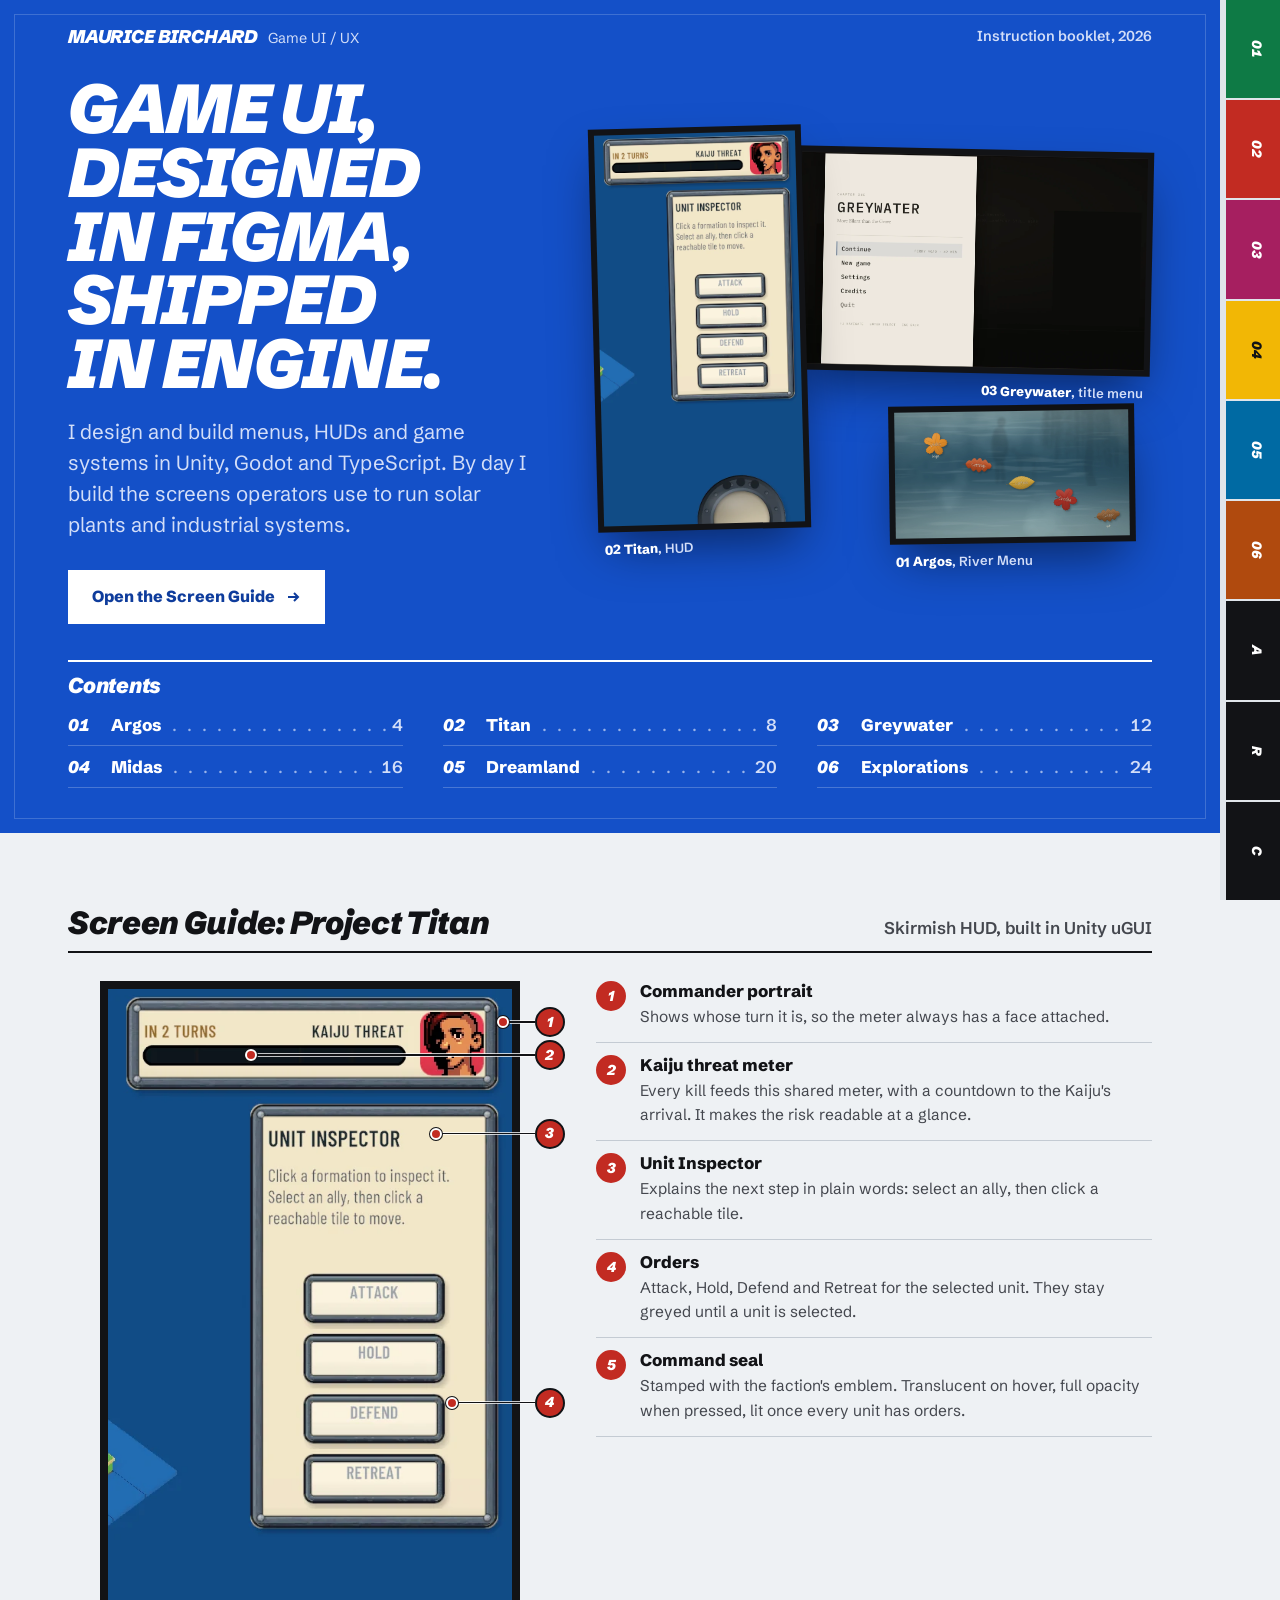
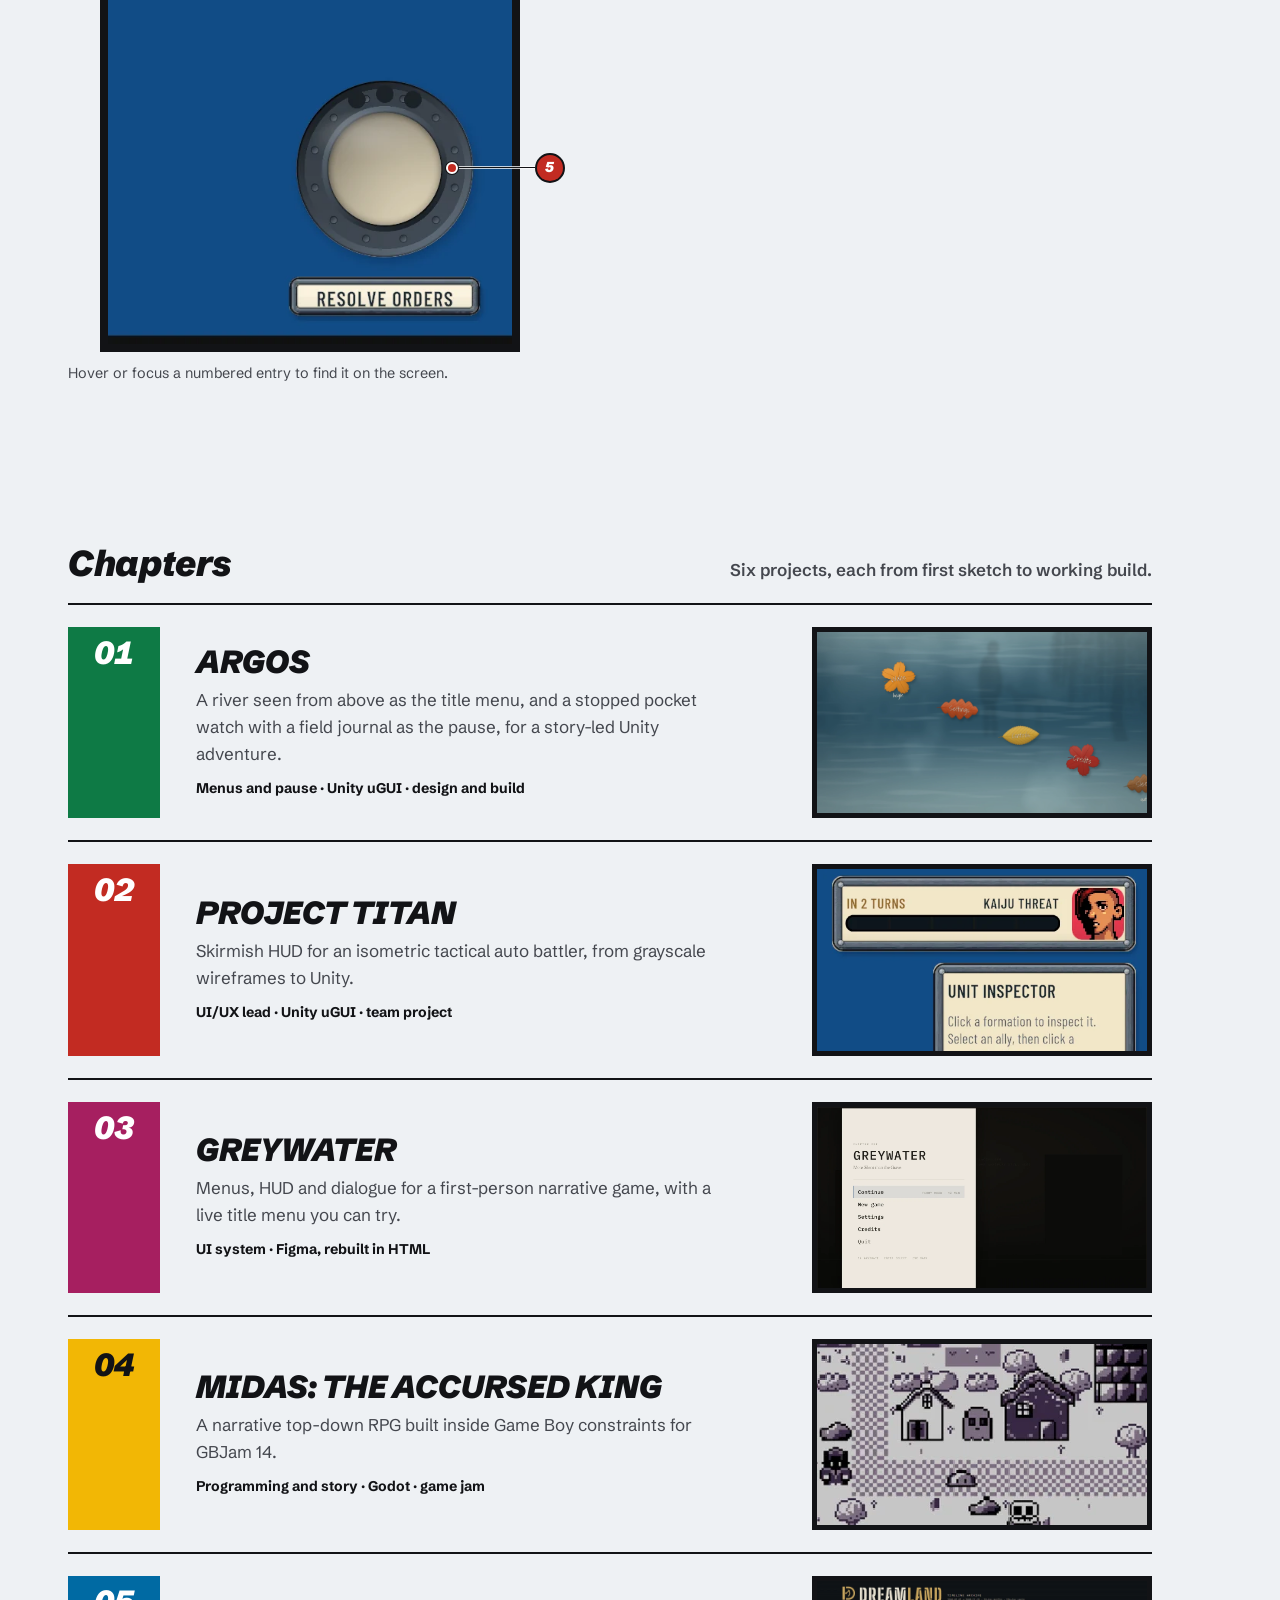
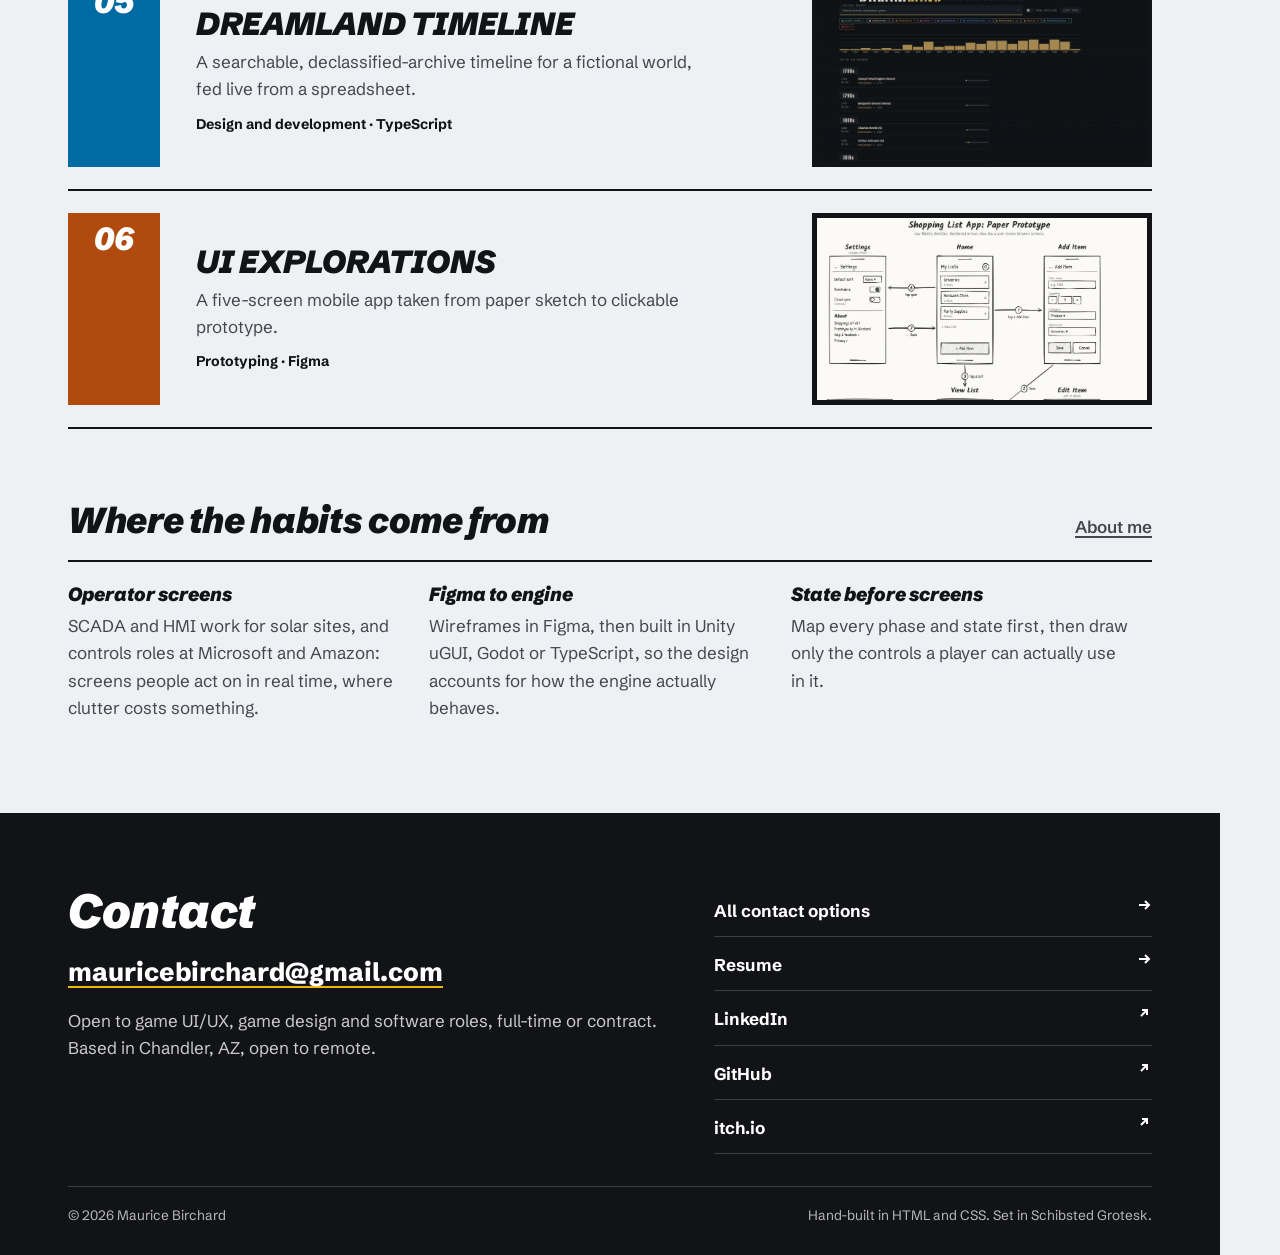
==== commit ae45c687: "Add Argos screenshots and River Menu screen guide Replace the "coming soon" plates with Maurice's in" ====
--- a/index.html
+++ b/index.html
@@ -44,7 +44,7 @@
     </div>
     <div>
     <div class="cover-art">
-      <figure class="art-a"><div class="pending" role="img" aria-label="Argos River Menu: screenshot coming soon"><span>Argos River Menu</span><small>Screenshot coming soon</small></div><figcaption><b>01 Argos</b>, River Menu</figcaption><a href="work/argos.html" aria-label="Chapter 01, Argos"></a></figure>
+      <figure class="art-a"><img src="assets/img/argos/river-menu.webp" width="2000" height="953" alt="Argos River Menu: a river seen from above, with leaves floating on it as the menu buttons"><figcaption><b>01 Argos</b>, River Menu</figcaption><a href="work/argos.html" aria-label="Chapter 01, Argos"></a></figure>
       <figure class="art-b"><img src="assets/img/titan/hud-panel.webp" width="528" height="1248" alt="Project Titan Skirmish HUD: Kaiju threat meter, Unit Inspector and orders"><figcaption><b>02 Titan</b>, HUD</figcaption><a href="work/project-titan.html" aria-label="Chapter 02, Project Titan"></a></figure>
       <figure class="art-c"><img src="assets/img/greywater/title-menu.webp" width="1282" height="726" alt="Greywater title menu: a paper panel with Continue selected over a dimmed scene"><figcaption><b>03 Greywater</b>, title menu</figcaption><a href="work/greywater.html" aria-label="Chapter 03, Greywater"></a></figure>
     </div>
@@ -95,7 +95,7 @@
   <div class="wrap">
     <div class="section-head"><h2 id="chapters-h">Chapters</h2><p>Six projects, each from first sketch to working build.</p></div>
     <ol class="index-list">
-      <li class="ch-argos"><a class="entry" href="work/argos.html"><span class="tab" aria-hidden="true">01</span><div><h3>Argos</h3><p>A river seen from above as the title menu, and a stopped pocket watch with a field journal as the pause, for a story-led Unity adventure.</p><span class="meta">Menus and pause &middot; Unity uGUI &middot; design and build</span></div><span class="thumb"><div class="pending" role="img" aria-label="Argos River Menu: screenshot coming soon"><span>Argos River Menu</span><small>Screenshot coming soon</small></div></span></a></li>
+      <li class="ch-argos"><a class="entry" href="work/argos.html"><span class="tab" aria-hidden="true">01</span><div><h3>Argos</h3><p>A river seen from above as the title menu, and a stopped pocket watch with a field journal as the pause, for a story-led Unity adventure.</p><span class="meta">Menus and pause &middot; Unity uGUI &middot; design and build</span></div><span class="thumb"><img src="assets/img/argos/river-menu.webp" width="2000" height="953" alt="" loading="lazy"></span></a></li>
       <li class="ch-titan"><a class="entry" href="work/project-titan.html"><span class="tab" aria-hidden="true">02</span><div><h3>Project Titan</h3><p>Skirmish HUD for an isometric tactical auto battler, from grayscale wireframes to Unity.</p><span class="meta">UI/UX lead &middot; Unity uGUI &middot; team project</span></div><span class="thumb"><img src="assets/img/titan/hud-panel.webp" width="528" height="1248" alt="" loading="lazy"></span></a></li>
       <li class="ch-greywater"><a class="entry" href="work/greywater.html"><span class="tab" aria-hidden="true">03</span><div><h3>Greywater</h3><p>Menus, HUD and dialogue for a first-person narrative game, with a live title menu you can try.</p><span class="meta">UI system &middot; Figma, rebuilt in HTML</span></div><span class="thumb"><img src="assets/img/greywater/title-menu.webp" width="1282" height="726" alt="" loading="lazy"></span></a></li>
       <li class="ch-midas"><a class="entry" href="work/midas.html"><span class="tab" aria-hidden="true">04</span><div><h3>Midas: The Accursed King</h3><p>A narrative top-down RPG built inside Game Boy constraints for GBJam 14.</p><span class="meta">Programming and story &middot; Godot &middot; game jam</span></div><span class="thumb pixel"><img src="assets/img/midas/village.webp" width="312" height="264" alt="" loading="lazy"></span></a></li>
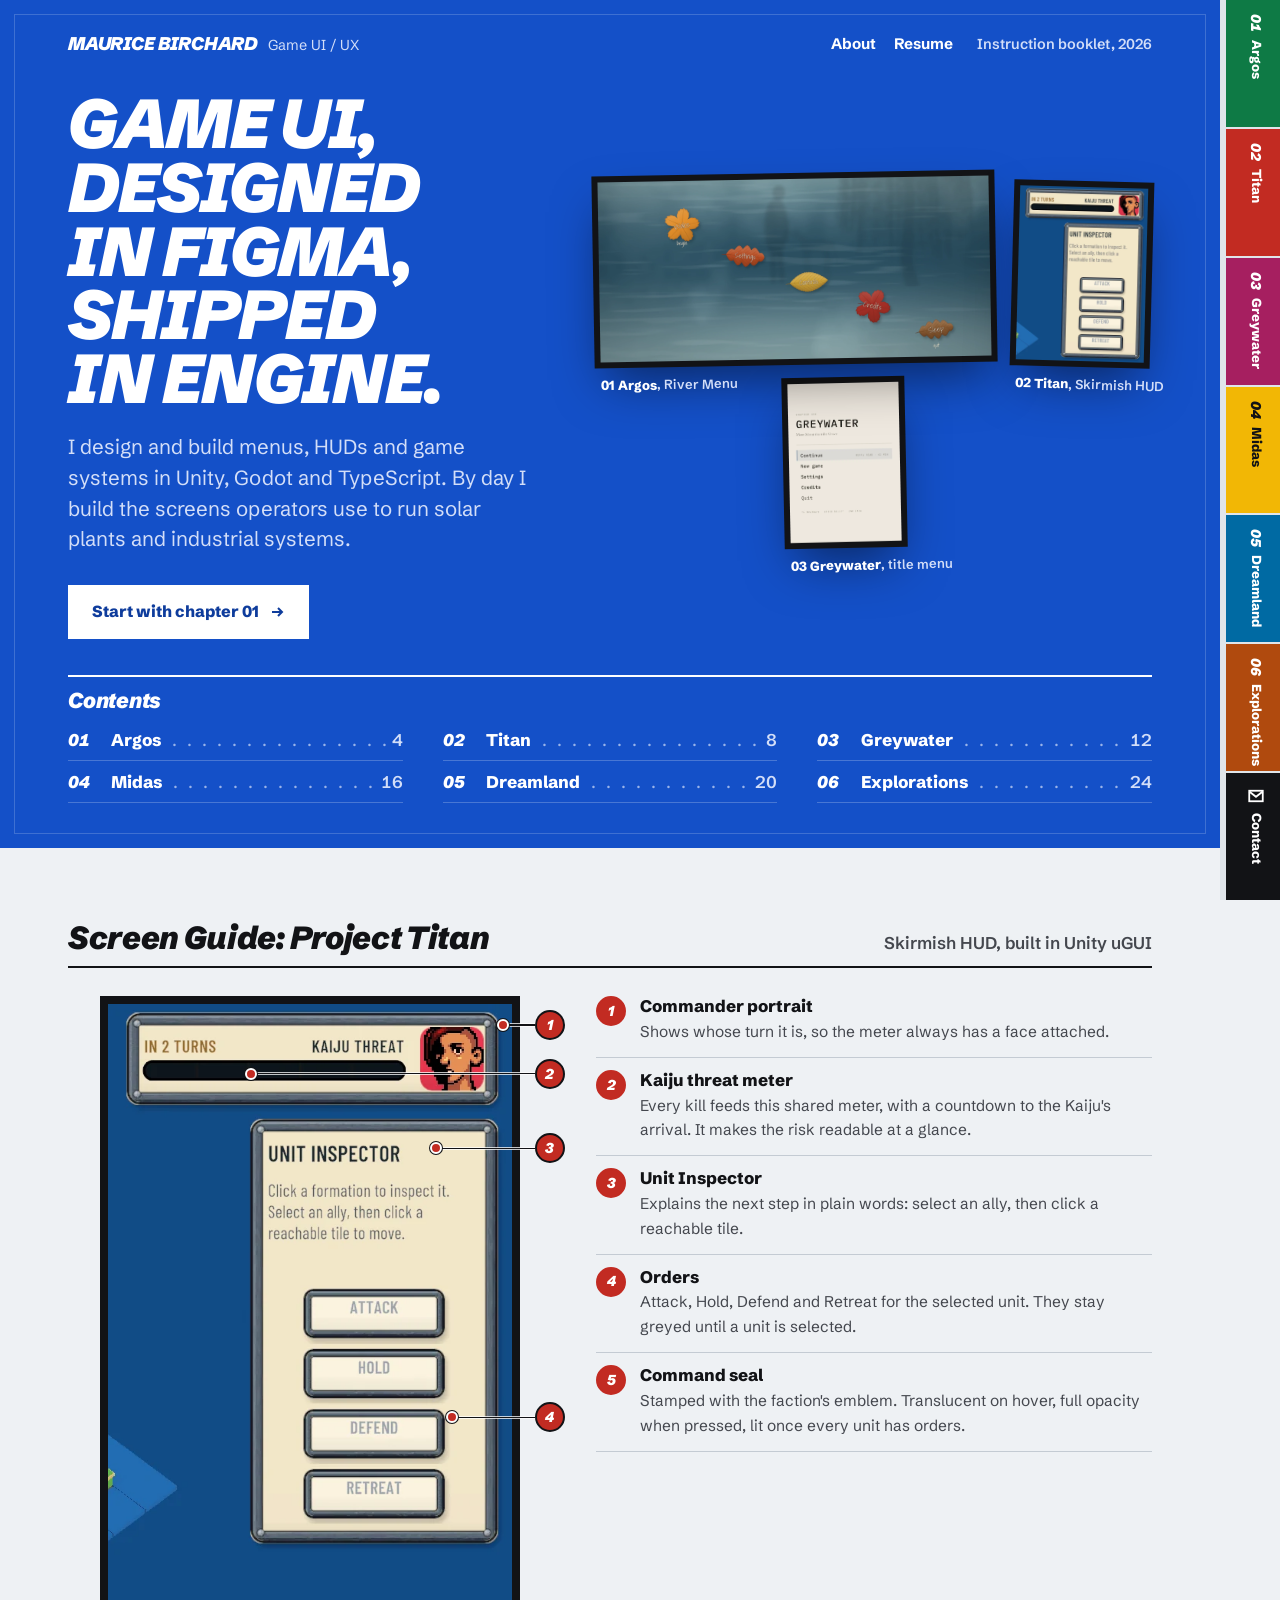
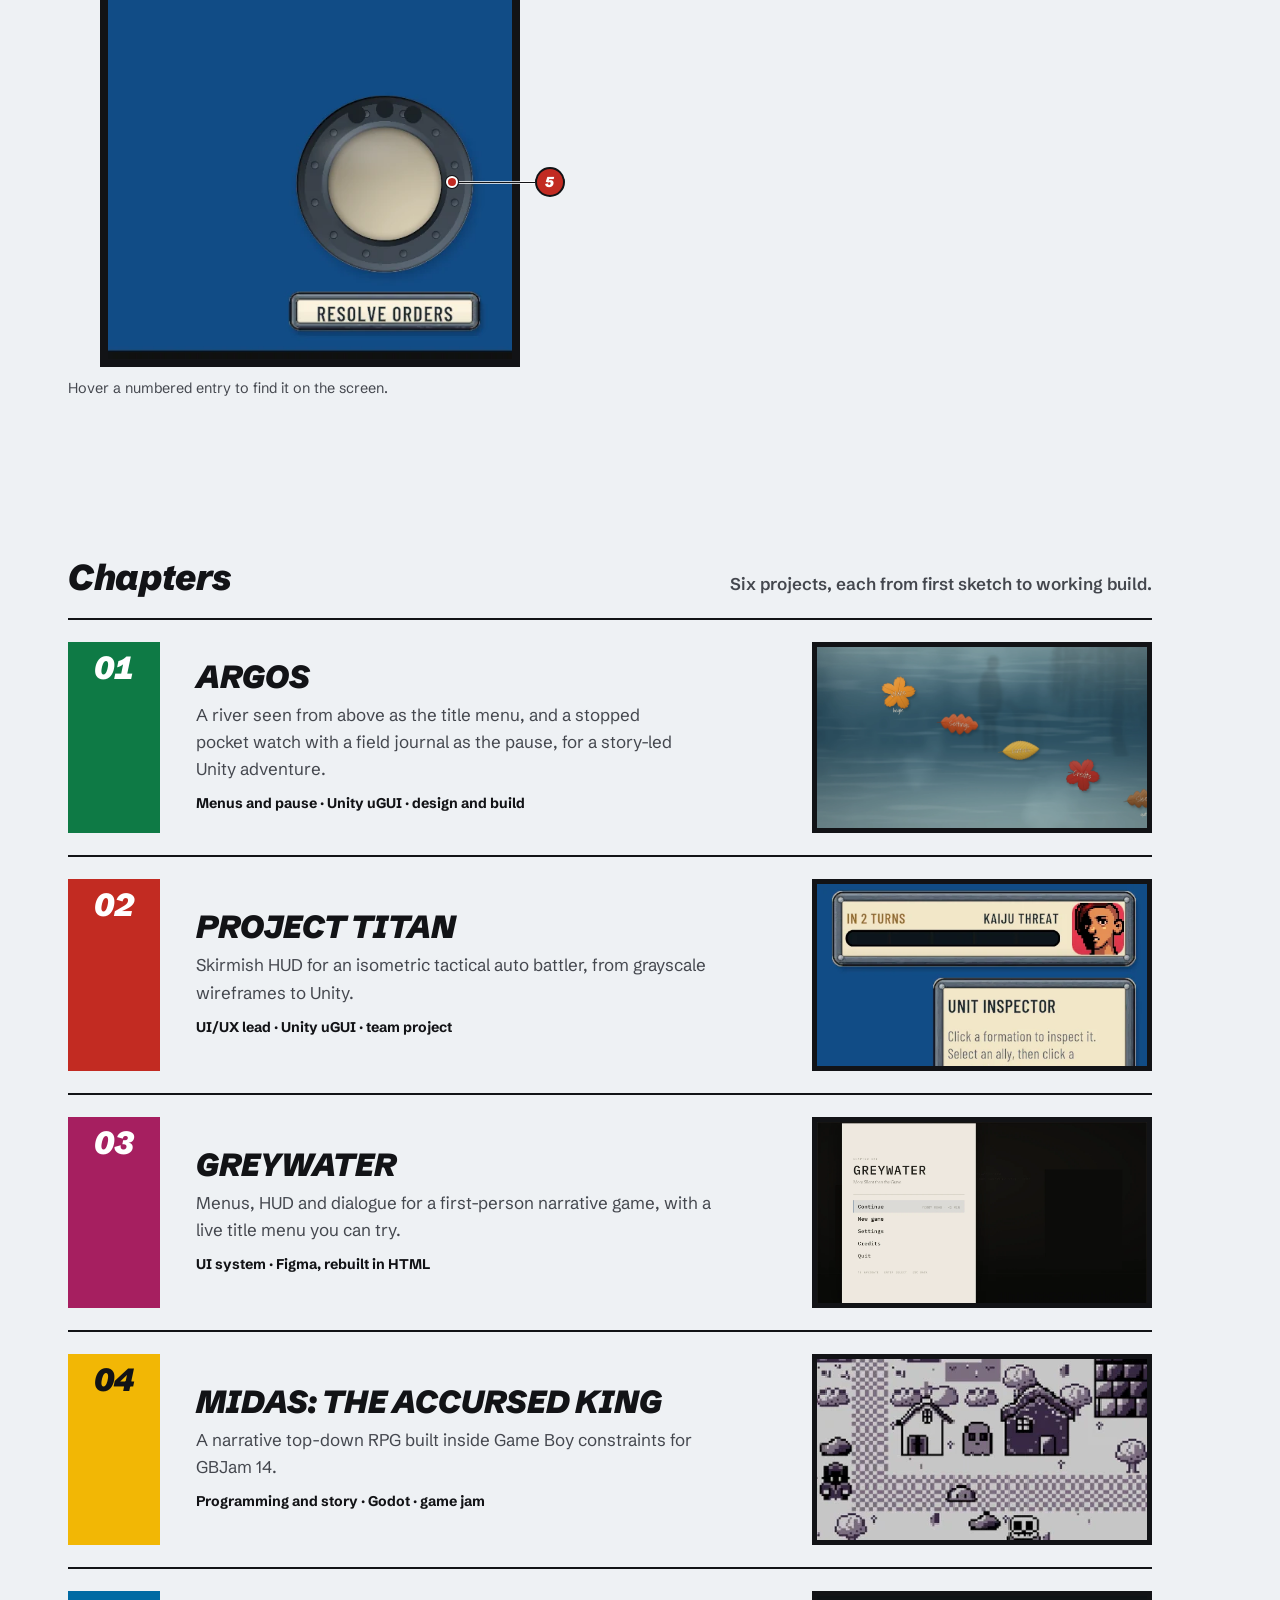
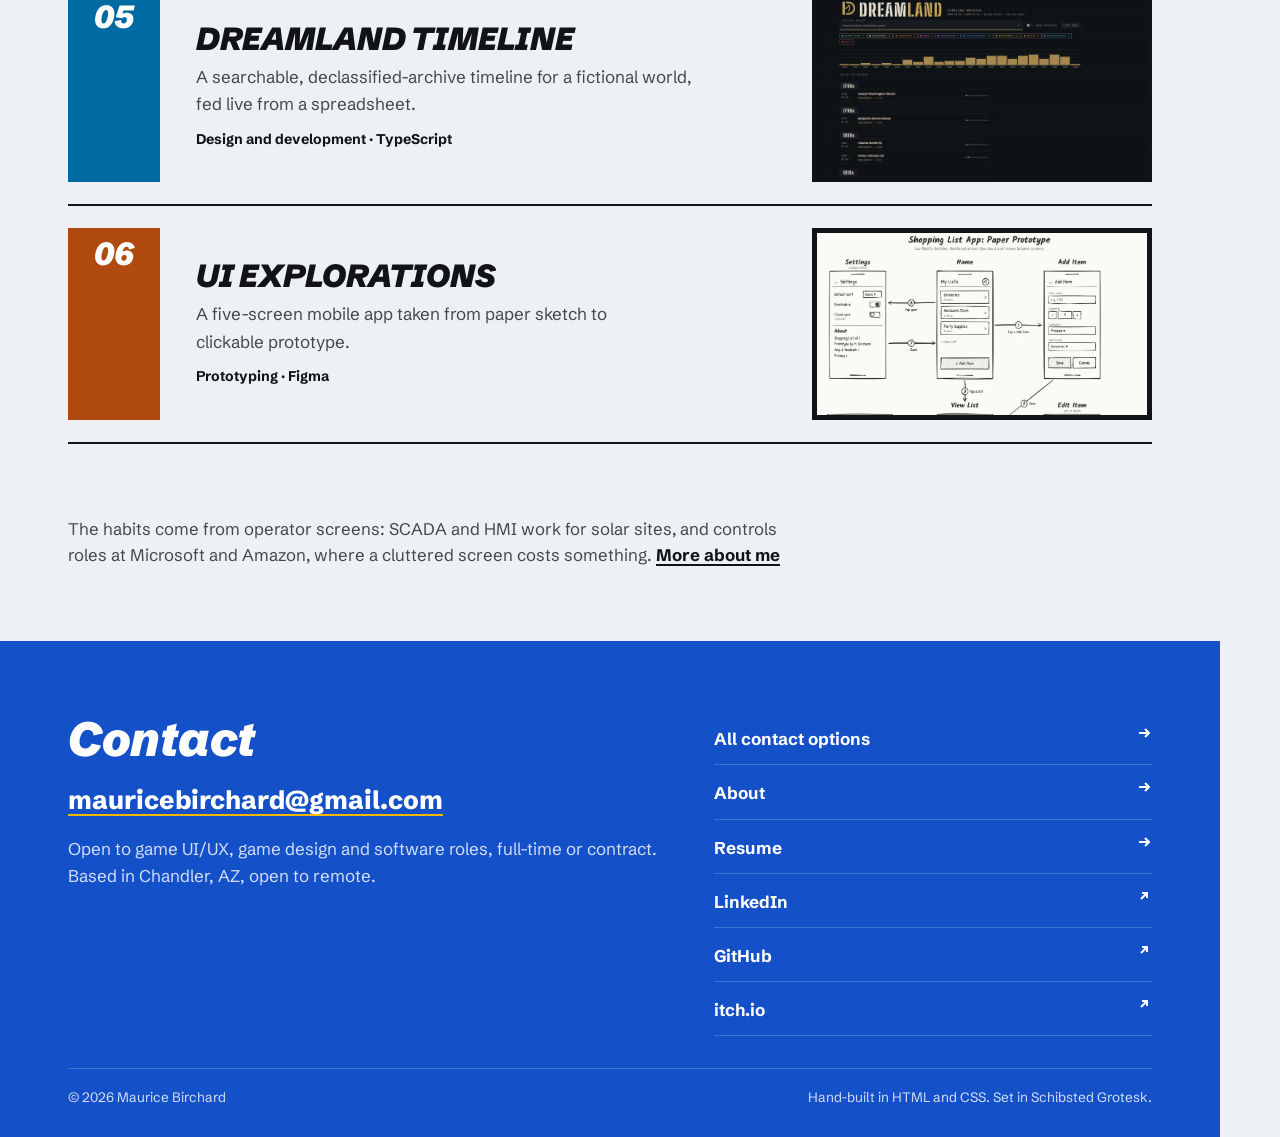
==== commit d8d4a6ee: "Critique fixes: cover, Screen Guides, phone nav, back matter, wording - Cover: Argos leads; Titan an" ====
--- a/index.html
+++ b/index.html
@@ -9,9 +9,8 @@
 <meta property="og:description" content="Game UI/UX designer who designs menus and HUDs in Figma and ships them in Unity, Godot and TypeScript.">
 <meta name="theme-color" content="#1450C8">
 <link rel="icon" href="assets/img/favicon.svg" type="image/svg+xml">
-<link rel="preconnect" href="https://fonts.googleapis.com">
-<link rel="preconnect" href="https://fonts.gstatic.com" crossorigin>
-<link rel="stylesheet" href="https://fonts.googleapis.com/css2?family=Schibsted+Grotesk:ital,wght@0,400;0,600;0,700;0,800;0,900;1,800;1,900&display=swap">
+<link rel="preload" href="assets/fonts/schibsted-grotesk-normal-400-900-latin.woff2" as="font" type="font/woff2" crossorigin>
+<link rel="preload" href="assets/fonts/schibsted-grotesk-italic-800-900-latin.woff2" as="font" type="font/woff2" crossorigin>
 <link rel="stylesheet" href="assets/css/style.css">
 </head>
 <body class="ch-back">
@@ -24,29 +23,27 @@
     <li class="ch-midas"><a href="work/midas.html"><span class="num">04</span><span class="visually-hidden">Chapter 04: </span><span class="name">Midas</span></a></li>
     <li class="ch-dreamland"><a href="work/dreamland.html"><span class="num">05</span><span class="visually-hidden">Chapter 05: </span><span class="name">Dreamland</span></a></li>
     <li class="ch-explore"><a href="work/shopping-list.html"><span class="num">06</span><span class="visually-hidden">Chapter 06: </span><span class="name">Explorations</span></a></li>
-    <li class="ch-back"><a href="about.html"><span class="num back-letter" aria-hidden="true">A</span><span class="name">About</span></a></li>
-    <li class="ch-back"><a href="resume.html"><span class="num back-letter" aria-hidden="true">R</span><span class="name">Resume</span></a></li>
-    <li class="ch-back"><a href="contact.html"><span class="num back-letter" aria-hidden="true">C</span><span class="name">Contact</span></a></li>
+    <li class="ch-back tab-contact"><a href="contact.html"><span class="num icon"><svg viewBox="0 0 24 24" aria-hidden="true" fill="none" stroke="currentColor" stroke-width="2.4"><rect x="3" y="5" width="18" height="14"/><path d="m3 6 9 7 9-7"/></svg></span><span class="name">Contact</span></a></li>
   </ol>
 </nav>
 
 <main id="main">
 <section class="cover" aria-labelledby="cover-h">
-  <div class="wrap cover-top">
+  <header class="wrap cover-top">
     <a class="wordmark" href="index.html" aria-label="Maurice Birchard, home"><b>Maurice Birchard</b><span>Game UI / UX</span></a>
-    <span class="folio">Instruction booklet, 2026</span>
-  </div>
+    <div class="runhead-end"><nav class="backlinks" aria-label="Back matter"><a href="about.html">About</a><a href="resume.html">Resume</a></nav><span class="folio">Instruction booklet, 2026</span></div>
+  </header>
   <div class="wrap cover-grid">
     <div>
       <h1 id="cover-h" class="display">Game UI, designed in Figma, shipped in engine.</h1>
       <p class="lede">I design and build menus, HUDs and game systems in Unity, Godot and TypeScript. By day I build the screens operators use to run solar plants and industrial systems.</p>
-      <div class="btn-row"><a class="btn" href="#guide-h">Open the Screen Guide <svg viewBox="0 0 16 16" aria-hidden="true" fill="none" stroke="currentColor" stroke-width="2"><path d="M3 8h10M9 4l4 4-4 4"/></svg></a></div>
+      <div class="btn-row"><a class="btn" href="work/argos.html">Start with chapter 01 <svg viewBox="0 0 16 16" aria-hidden="true" fill="none" stroke="currentColor" stroke-width="2"><path d="M3 8h10M9 4l4 4-4 4"/></svg></a></div>
     </div>
     <div>
     <div class="cover-art">
       <figure class="art-a"><img src="assets/img/argos/river-menu.webp" width="2000" height="953" alt="Argos River Menu: a river seen from above, with leaves floating on it as the menu buttons"><figcaption><b>01 Argos</b>, River Menu</figcaption><a href="work/argos.html" aria-label="Chapter 01, Argos"></a></figure>
-      <figure class="art-b"><img src="assets/img/titan/hud-panel.webp" width="528" height="1248" alt="Project Titan Skirmish HUD: Kaiju threat meter, Unit Inspector and orders"><figcaption><b>02 Titan</b>, HUD</figcaption><a href="work/project-titan.html" aria-label="Chapter 02, Project Titan"></a></figure>
-      <figure class="art-c"><img src="assets/img/greywater/title-menu.webp" width="1282" height="726" alt="Greywater title menu: a paper panel with Continue selected over a dimmed scene"><figcaption><b>03 Greywater</b>, title menu</figcaption><a href="work/greywater.html" aria-label="Chapter 03, Greywater"></a></figure>
+      <figure class="art-b"><img src="assets/img/titan/hud-panel.webp" width="528" height="1248" alt="Project Titan Skirmish HUD: Kaiju threat meter, Unit Inspector and orders"><figcaption><b>02 Titan</b>, Skirmish HUD</figcaption><a href="work/project-titan.html" aria-label="Chapter 02, Project Titan"></a></figure>
+      <figure class="art-c"><img src="assets/img/greywater/menu-panel.webp" width="520" height="721" alt="Greywater title menu: a paper panel with Continue selected"><figcaption><b>03 Greywater</b>, title menu</figcaption><a href="work/greywater.html" aria-label="Chapter 03, Greywater"></a></figure>
     </div>
     </div>
   </div>
@@ -72,21 +69,21 @@
     <div class="spread portrait">
       <figure class="plate">
         <img src="assets/img/titan/hud-panel.webp" width="528" height="1248" alt="Project Titan Skirmish HUD in Unity: Kaiju threat meter with commander portrait, Unit Inspector with Attack, Hold, Defend and Retreat orders, and the command seal">
-      <span class="lead-line" data-n="1" style="--x:96%;--y:4.2%"></span><span class="pin" data-n="1" style="--x:96%;--y:4.2%" aria-hidden="true">1</span><span class="co" data-n="1" style="--x:96%;--y:4.2%" aria-hidden="true">1</span>
-      <span class="lead-line" data-n="2" style="--x:36%;--y:7.6%"></span><span class="pin" data-n="2" style="--x:36%;--y:7.6%" aria-hidden="true">2</span><span class="co" data-n="2" style="--x:36%;--y:7.6%" aria-hidden="true">2</span>
+      <span class="lead-line" data-n="1" style="--x:96%;--y:3.0%"></span><span class="pin" data-n="1" style="--x:96%;--y:3.0%" aria-hidden="true">1</span><span class="co" data-n="1" style="--x:96%;--y:3.0%" aria-hidden="true">1</span>
+      <span class="lead-line" data-n="2" style="--x:36%;--y:8.0%"></span><span class="pin" data-n="2" style="--x:36%;--y:8.0%" aria-hidden="true">2</span><span class="co" data-n="2" style="--x:36%;--y:8.0%" aria-hidden="true">2</span>
       <span class="lead-line" data-n="3" style="--x:80%;--y:15.7%"></span><span class="pin" data-n="3" style="--x:80%;--y:15.7%" aria-hidden="true">3</span><span class="co" data-n="3" style="--x:80%;--y:15.7%" aria-hidden="true">3</span>
       <span class="lead-line" data-n="4" style="--x:84%;--y:43.4%"></span><span class="pin" data-n="4" style="--x:84%;--y:43.4%" aria-hidden="true">4</span><span class="co" data-n="4" style="--x:84%;--y:43.4%" aria-hidden="true">4</span>
       <span class="lead-line" data-n="5" style="--x:84%;--y:81%"></span><span class="pin" data-n="5" style="--x:84%;--y:81%" aria-hidden="true">5</span><span class="co" data-n="5" style="--x:84%;--y:81%" aria-hidden="true">5</span>
       </figure>
       <ol class="legend" aria-label="Screen elements">
-      <li data-n="1" tabindex="0"><span class="co" aria-hidden="true">1</span><div><b><span class="visually-hidden">1. </span>Commander portrait</b><p>Shows whose turn it is, so the meter always has a face attached.</p></div></li>
-      <li data-n="2" tabindex="0"><span class="co" aria-hidden="true">2</span><div><b><span class="visually-hidden">2. </span>Kaiju threat meter</b><p>Every kill feeds this shared meter, with a countdown to the Kaiju's arrival. It makes the risk readable at a glance.</p></div></li>
-      <li data-n="3" tabindex="0"><span class="co" aria-hidden="true">3</span><div><b><span class="visually-hidden">3. </span>Unit Inspector</b><p>Explains the next step in plain words: select an ally, then click a reachable tile.</p></div></li>
-      <li data-n="4" tabindex="0"><span class="co" aria-hidden="true">4</span><div><b><span class="visually-hidden">4. </span>Orders</b><p>Attack, Hold, Defend and Retreat for the selected unit. They stay greyed until a unit is selected.</p></div></li>
-      <li data-n="5" tabindex="0"><span class="co" aria-hidden="true">5</span><div><b><span class="visually-hidden">5. </span>Command seal</b><p>Stamped with the faction's emblem. Translucent on hover, full opacity when pressed, lit once every unit has orders.</p></div></li>
+      <li data-n="1"><span class="co" aria-hidden="true">1</span><div><b><span class="visually-hidden">1. </span>Commander portrait</b><p>Shows whose turn it is, so the meter always has a face attached.</p></div></li>
+      <li data-n="2"><span class="co" aria-hidden="true">2</span><div><b><span class="visually-hidden">2. </span>Kaiju threat meter</b><p>Every kill feeds this shared meter, with a countdown to the Kaiju's arrival. It makes the risk readable at a glance.</p></div></li>
+      <li data-n="3"><span class="co" aria-hidden="true">3</span><div><b><span class="visually-hidden">3. </span>Unit Inspector</b><p>Explains the next step in plain words: select an ally, then click a reachable tile.</p></div></li>
+      <li data-n="4"><span class="co" aria-hidden="true">4</span><div><b><span class="visually-hidden">4. </span>Orders</b><p>Attack, Hold, Defend and Retreat for the selected unit. They stay greyed until a unit is selected.</p></div></li>
+      <li data-n="5"><span class="co" aria-hidden="true">5</span><div><b><span class="visually-hidden">5. </span>Command seal</b><p>Stamped with the faction's emblem. Translucent on hover, full opacity when pressed, lit once every unit has orders.</p></div></li>
       </ol>
     </div>
-    <p class="plate-cap">Hover or focus a numbered entry to find it on the screen.</p>
+    <p class="plate-cap">Hover a numbered entry to find it on the screen.</p>
   </div>
 </section>
 </div>
@@ -105,14 +102,9 @@
   </div>
 </section>
 
-<section class="section" aria-labelledby="habits-h">
+<section class="section flush-top">
   <div class="wrap">
-    <div class="section-head"><h2 id="habits-h">Where the habits come from</h2><p><a href="about.html">About me</a></p></div>
-    <div class="facts">
-      <div><h3>Operator screens</h3><p>SCADA and HMI work for solar sites, and controls roles at Microsoft and Amazon: screens people act on in real time, where clutter costs something.</p></div>
-      <div><h3>Figma to engine</h3><p>Wireframes in Figma, then built in Unity uGUI, Godot or TypeScript, so the design accounts for how the engine actually behaves.</p></div>
-      <div><h3>State before screens</h3><p>Map every phase and state first, then draw only the controls a player can actually use in it.</p></div>
-    </div>
+    <p class="aside-line">The habits come from operator screens: SCADA and HMI work for solar sites, and controls roles at Microsoft and Amazon, where a cluttered screen costs something. <a href="about.html">More about me</a></p>
   </div>
 </section>
 </main>
@@ -125,6 +117,7 @@
     </div>
     <ul>
       <li><a href="contact.html">All contact options <svg viewBox="0 0 16 16" aria-hidden="true" fill="none" stroke="currentColor" stroke-width="2"><path d="M3 8h10M9 4l4 4-4 4"/></svg></a></li>
+      <li><a href="about.html">About <svg viewBox="0 0 16 16" aria-hidden="true" fill="none" stroke="currentColor" stroke-width="2"><path d="M3 8h10M9 4l4 4-4 4"/></svg></a></li>
       <li><a href="resume.html">Resume <svg viewBox="0 0 16 16" aria-hidden="true" fill="none" stroke="currentColor" stroke-width="2"><path d="M3 8h10M9 4l4 4-4 4"/></svg></a></li>
       <li><a href="https://www.linkedin.com/in/mauricebirchard/" rel="noopener">LinkedIn <svg viewBox="0 0 16 16" aria-hidden="true" fill="none" stroke="currentColor" stroke-width="2"><path d="M5 11 11 5M6 5h5v5"/></svg></a></li>
       <li><a href="https://github.com/moninja92" rel="noopener">GitHub <svg viewBox="0 0 16 16" aria-hidden="true" fill="none" stroke="currentColor" stroke-width="2"><path d="M5 11 11 5M6 5h5v5"/></svg></a></li>
--- a/assets/css/style.css
+++ b/assets/css/style.css
@@ -1,17 +1,56 @@
 /* Maurice Birchard portfolio, "Instruction Booklet" theme.
    A 1990s game manual: coated stock, black ink, process-colour chapter tabs,
    Screen Guide spreads with numbered callouts. */
+
+/* Self-hosted Schibsted Grotesk (SIL OFL 1.1, see assets/fonts/) */
+/* Schibsted Grotesk italic 800-900, latin-ext */
+@font-face {
+  font-family: 'Schibsted Grotesk';
+  font-style: italic;
+  font-weight: 800 900;
+  font-display: swap;
+  src: url(../fonts/schibsted-grotesk-italic-800-900-latin-ext.woff2) format('woff2');
+  unicode-range: U+0100-02BA, U+02BD-02C5, U+02C7-02CC, U+02CE-02D7, U+02DD-02FF, U+0304, U+0308, U+0329, U+1D00-1DBF, U+1E00-1E9F, U+1EF2-1EFF, U+2020, U+20A0-20AB, U+20AD-20C4, U+2113, U+2C60-2C7F, U+A720-A7FF;
+}
+/* Schibsted Grotesk italic 800-900, latin */
+@font-face {
+  font-family: 'Schibsted Grotesk';
+  font-style: italic;
+  font-weight: 800 900;
+  font-display: swap;
+  src: url(../fonts/schibsted-grotesk-italic-800-900-latin.woff2) format('woff2');
+  unicode-range: U+0000-00FF, U+0131, U+0152-0153, U+02BB-02BC, U+02C6, U+02DA, U+02DC, U+0304, U+0308, U+0329, U+2000-206F, U+20AC, U+2122, U+2191, U+2193, U+2212, U+2215, U+FEFF, U+FFFD;
+}
+/* Schibsted Grotesk normal 400-900, latin-ext */
+@font-face {
+  font-family: 'Schibsted Grotesk';
+  font-style: normal;
+  font-weight: 400 900;
+  font-display: swap;
+  src: url(../fonts/schibsted-grotesk-normal-400-900-latin-ext.woff2) format('woff2');
+  unicode-range: U+0100-02BA, U+02BD-02C5, U+02C7-02CC, U+02CE-02D7, U+02DD-02FF, U+0304, U+0308, U+0329, U+1D00-1DBF, U+1E00-1E9F, U+1EF2-1EFF, U+2020, U+20A0-20AB, U+20AD-20C4, U+2113, U+2C60-2C7F, U+A720-A7FF;
+}
+/* Schibsted Grotesk normal 400-900, latin */
+@font-face {
+  font-family: 'Schibsted Grotesk';
+  font-style: normal;
+  font-weight: 400 900;
+  font-display: swap;
+  src: url(../fonts/schibsted-grotesk-normal-400-900-latin.woff2) format('woff2');
+  unicode-range: U+0000-00FF, U+0131, U+0152-0153, U+02BB-02BC, U+02C6, U+02DA, U+02DC, U+0304, U+0308, U+0329, U+2000-206F, U+20AC, U+2122, U+2191, U+2193, U+2212, U+2215, U+FEFF, U+FFFD;
+}
 
 :root {
   --chapter-line: var(--chapter);
   --stock: #EEF1F4;
   --stock-2: #E0E5EA;
   --rule: #C4CBD3;
+  --white: #FFFFFF;
   --ink: #121316;
   --ink-2: #44474E;
   --cover: #1450C8;
   --cover-deep: #0E3C9C;
-  --on-cover: #FFFFFF;
+  --on-cover: var(--white);
   --on-cover-2: #D3DEF8;
 
   /* chapter tabs */
@@ -24,7 +63,7 @@
   --c-back: #121316;
 
   --chapter: var(--ink);
-  --on-chapter: #FFFFFF;
+  --on-chapter: var(--white);
 
   --font: 'Schibsted Grotesk', 'Helvetica Neue', Arial, sans-serif;
   --max: 1180px;
@@ -33,14 +72,14 @@
   --ease: cubic-bezier(0.16, 1, 0.3, 1);
 }
 
-.ch-argos { --chapter: var(--c-argos); --on-chapter: #fff; }
-.ch-titan { --chapter: var(--c-titan); --on-chapter: #fff; }
-.ch-greywater { --chapter: var(--c-greywater); --on-chapter: #fff; }
+.ch-argos { --chapter: var(--c-argos); --on-chapter: var(--white); }
+.ch-titan { --chapter: var(--c-titan); --on-chapter: var(--white); }
+.ch-greywater { --chapter: var(--c-greywater); --on-chapter: var(--white); }
 .ch-argos, .ch-titan, .ch-greywater, .ch-dreamland, .ch-explore, .ch-back { --chapter-line: var(--chapter); }
 .ch-midas { --chapter: var(--c-midas); --on-chapter: var(--ink); --chapter-line: #7A5C00; }
-.ch-dreamland { --chapter: var(--c-dreamland); --on-chapter: #fff; }
-.ch-explore { --chapter: var(--c-explore); --on-chapter: #fff; }
-.ch-back { --chapter: var(--c-back); --on-chapter: #fff; }
+.ch-dreamland { --chapter: var(--c-dreamland); --on-chapter: var(--white); }
+.ch-explore { --chapter: var(--c-explore); --on-chapter: var(--white); }
+.ch-back { --chapter: var(--c-back); --on-chapter: var(--white); }
 
 *, *::before, *::after { box-sizing: border-box; }
 html { scroll-behavior: smooth; -webkit-text-size-adjust: 100%; }
@@ -49,7 +88,7 @@
   background: var(--stock);
   color: var(--ink);
   font-family: var(--font);
-  font-size: 17px;
+  font-size: 1.0625rem;
   line-height: 1.6;
   -webkit-font-smoothing: antialiased;
 }
@@ -57,17 +96,18 @@
 @media (max-width: 999px) { body { padding-bottom: 64px; } }
 
 img { max-width: 100%; height: auto; display: block; }
-::selection { background: var(--cover); color: #fff; }
+::selection { background: var(--cover); color: var(--white); }
 a { color: inherit; text-decoration-thickness: 2px; text-underline-offset: 0.18em; }
 a:hover { text-decoration-color: var(--chapter-line); }
 :focus-visible { outline: 3px solid var(--ink); outline-offset: 3px; }
-.cover :focus-visible, .backcover :focus-visible { outline-color: #fff; }
+.cover :focus-visible, .backcover :focus-visible { outline-color: var(--white); }
 .opener :focus-visible { outline-color: var(--on-chapter); }
+.ch-back .opener { --chapter: var(--stock); --on-chapter: var(--ink); border-bottom: 2px solid var(--ink); }
 html { scrollbar-color: var(--ink-2) var(--stock-2); }
 
 .skip-link {
   position: absolute; left: 12px; top: -80px; z-index: 60;
-  background: var(--ink); color: #fff; padding: 12px 16px; font-weight: 800; text-decoration: none;
+  background: var(--ink); color: var(--white); padding: 12px 16px; font-weight: 800; text-decoration: none;
 }
 .skip-link:focus { top: 12px; }
 .visually-hidden {
@@ -94,15 +134,21 @@
 .wordmark b { font-weight: 900; font-style: italic; text-transform: uppercase; font-size: 1.15rem; letter-spacing: -0.01em; }
 .wordmark span { font-size: 0.9rem; color: var(--ink-2); }
 .folio { font-size: 0.9rem; font-weight: 600; color: var(--ink-2); }
+.runhead-end { display: flex; align-items: center; gap: 24px; }
+.backlinks { display: flex; gap: 18px; }
+.backlinks a { font-weight: 700; font-size: 0.95rem; text-decoration: none; padding: 10px 0; }
+.backlinks a:hover { text-decoration: underline; text-decoration-color: var(--chapter-line); }
+.cover .backlinks a { color: var(--white); }
+.cover .backlinks a:hover { text-decoration-color: var(--c-midas); }
 
 /* ---------- Thumb tabs: the site navigation ---------- */
 .tabs ol { list-style: none; margin: 0; padding: 0; }
-.tabs .back-letter { display: none; }
 .tabs a {
   display: flex; text-decoration: none; background: var(--chapter); color: var(--on-chapter);
   font-weight: 800; transition: transform .25s var(--ease), filter .25s var(--ease);
 }
 .tabs .num { font-weight: 900; font-style: italic; }
+.tabs a:focus-visible { outline: 3px solid var(--on-chapter); outline-offset: -7px; }
 .tabs a[aria-current="page"] { box-shadow: inset 0 0 0 3px var(--stock), inset 0 0 0 5px var(--chapter); }
 .tabs a:hover { filter: brightness(1.08); }
 
@@ -112,14 +158,16 @@
   .tabs li { flex: 1; min-height: 0; }
   .tabs a {
     height: 100%; width: 100%; writing-mode: vertical-rl; align-items: center; justify-content: flex-start;
-    padding: 12px 0; gap: 6px; overflow: hidden; font-size: 0.8rem; white-space: nowrap;
+    padding: 14px 0; gap: 8px; overflow: hidden; font-size: 0.82rem; white-space: nowrap;
     transform: translateX(6px);
   }
   .tabs a:hover, .tabs a:focus-visible, .tabs a[aria-current="page"] { transform: translateX(0); }
-  .tabs .num { font-size: 0.85rem; }
-}
-/* Short screens: tabs keep their number only, the name moves to a flyout label */
-@media (min-width: 1000px) and (max-height: 960px) {
+  .tabs .num { font-size: 0.88rem; }
+}
+.tabs .icon { display: inline-flex; }
+.tabs .icon svg { width: 18px; height: 18px; }
+/* Very short screens: tabs keep their number only, the name moves to a flyout label */
+@media (min-width: 1000px) and (max-height: 700px) {
   .tabs a { position: relative; overflow: visible; justify-content: center; padding: 0; }
   .tabs .name {
     position: absolute; right: calc(100% + 6px); top: 50%; translate: 0 -50%; writing-mode: horizontal-tb;
@@ -127,17 +175,17 @@
     opacity: 0; pointer-events: none; transition: opacity .2s var(--ease);
   }
   .tabs a:hover .name, .tabs a:focus-visible .name { opacity: 1; }
-  .tabs .back-letter { display: inline; }
-  .tabs .back-dot { display: none; }
-}
+}
+/* Phones: one row that always fits: six numbered chapters and Contact */
 @media (max-width: 999px) {
   .tabs { position: fixed; left: 0; right: 0; bottom: 0; z-index: 40; background: var(--stock-2); border-top: 2px solid var(--ink); }
-  .tabs ol { display: flex; overflow-x: auto; scrollbar-width: none; gap: 2px; }
-  .tabs ol::-webkit-scrollbar { display: none; }
-  .tabs li { flex: 0 0 auto; }
-  .tabs a { height: 62px; min-width: 62px; padding: 8px 12px; flex-direction: column; justify-content: center; align-items: flex-start; line-height: 1.15; }
-  .tabs .num { font-size: 0.95rem; }
-  .tabs .name { font-size: 0.78rem; white-space: nowrap; }
+  .tabs ol { display: flex; gap: 2px; }
+  .tabs li { flex: 1 1 0; min-width: 0; }
+  .tabs li.tab-contact { flex: 1.9 1 0; }
+  .tabs a { height: 60px; padding: 6px 2px; flex-direction: column; justify-content: center; align-items: center; gap: 2px; line-height: 1.1; }
+  .tabs .num { font-size: 1.05rem; }
+  .tabs li:not(.tab-contact) .name { position: absolute; width: 1px; height: 1px; overflow: hidden; clip: rect(0 0 0 0); white-space: nowrap; }
+  .tabs .tab-contact .name { font-size: 0.8rem; }
 }
 
 /* ---------- Buttons ---------- */
@@ -145,12 +193,12 @@
 .btn {
   display: inline-flex; align-items: center; gap: 10px; min-height: 48px; padding: 12px 22px;
   font-family: var(--font); font-size: 1rem; font-weight: 800; text-decoration: none; cursor: pointer;
-  border: 2px solid var(--ink); background: var(--ink); color: #fff;
+  border: 2px solid var(--ink); background: var(--ink); color: var(--white);
   transition: background .2s var(--ease), color .2s var(--ease);
 }
 .btn:hover { background: var(--chapter); border-color: var(--chapter); color: var(--on-chapter); }
 .btn-quiet { background: transparent; color: var(--ink); }
-.btn-quiet:hover { background: var(--ink); border-color: var(--ink); color: #fff; }
+.btn-quiet:hover { background: var(--ink); border-color: var(--ink); color: var(--white); }
 .btn svg { width: 16px; height: 16px; flex: none; }
 
 /* ---------- Cover (home) ---------- */
@@ -162,7 +210,7 @@
 }
 .cover-top { display: flex; justify-content: space-between; align-items: center; gap: 16px; padding-top: 22px; padding-bottom: 8px; }
 .cover .wordmark span, .cover .folio { color: var(--on-cover-2); }
-@media (max-width: 560px) { .folio { display: none; } }
+@media (max-width: 560px) { .folio, .wordmark span { display: none; } .runhead-end { gap: 14px; } }
 .cover-grid {
   display: grid; grid-template-columns: minmax(0, 11fr) minmax(0, 13fr); gap: clamp(24px, 4vw, 64px);
   align-items: center; padding-top: clamp(12px, 2vh, 28px); padding-bottom: clamp(24px, 4vh, 44px);
@@ -170,17 +218,17 @@
 }
 .cover h1 { margin-bottom: 22px; font-size: clamp(2.6rem, 5.4vw, 5.25rem); }
 .cover .lede { color: var(--on-cover-2); margin-bottom: 30px; }
-.cover .btn { background: #fff; color: var(--cover-deep); border-color: #fff; }
+.cover .btn { background: var(--white); color: var(--cover-deep); border-color: var(--white); }
 .cover .btn:hover { background: var(--c-midas); border-color: var(--c-midas); color: var(--ink); }
 
-.contents { border-top: 2px solid #fff; padding-top: 12px; padding-bottom: clamp(28px, 5vh, 52px); font-variant-numeric: tabular-nums; }
+.contents { border-top: 2px solid var(--white); padding-top: 12px; padding-bottom: clamp(28px, 5vh, 52px); font-variant-numeric: tabular-nums; }
 .contents ol { display: grid; grid-template-columns: repeat(auto-fit, minmax(min(100%, 300px), 1fr)); column-gap: 40px; }
 .when, .co, .tabs .num, .entry .tab, .opener .chap { font-variant-numeric: tabular-nums; }
 .contents h2 { font-size: 1.35rem; font-style: italic; font-weight: 900; margin: 0 0 6px; }
 .contents ol { list-style: none; margin: 0; padding: 0; }
 .contents a {
   display: grid; grid-template-columns: 2.2em 1fr auto; align-items: baseline; gap: 6px;
-  padding: 7px 0; text-decoration: none; color: #fff; border-bottom: 1px solid rgba(255,255,255,0.22);
+  padding: 7px 0; text-decoration: none; color: var(--white); border-bottom: 1px solid rgba(255,255,255,0.22);
 }
 .contents a > span:nth-child(2) { display: flex; gap: 8px; min-width: 0; }
 .contents a .lead { flex: 1; min-width: 0; overflow: hidden; white-space: nowrap; color: var(--on-cover-2); opacity: .7; }
@@ -189,36 +237,31 @@
 .contents a .n { font-weight: 900; font-style: italic; }
 .contents a .pg { font-weight: 600; color: var(--on-cover-2); }
 .contents a:hover b { text-decoration: underline; text-decoration-color: var(--c-midas); text-underline-offset: 0.2em; }
-.contents a:hover .pg { color: #fff; }
-
-/* cover art: the reel of real screens */
-.cover-art { position: relative; aspect-ratio: 16 / 10; min-height: 0; }
-.cover-art figure { position: absolute; margin: 0; background: var(--ink); padding: 6px; box-shadow: 0 24px 50px -12px rgba(0, 0, 0, 0.5); }
+.contents a:hover .pg { color: var(--white); }
+
+/* cover art: Argos leads, Titan and Greywater follow in chapter order */
+.cover-art { position: relative; aspect-ratio: 16 / 11; min-height: 0; }
+.cover-art figure { position: absolute; margin: 0; background: var(--ink); padding: 6px; box-shadow: 0 24px 50px -12px rgba(0, 0, 0, 0.5); transition: transform .4s var(--ease); }
 .cover-art figure img { width: 100%; height: 100%; object-fit: cover; }
 .cover-art figcaption {
   position: absolute; left: 6px; bottom: -28px; font-size: 0.82rem; font-weight: 600; color: var(--on-cover-2); white-space: nowrap;
 }
-.cover-art figcaption b { color: #fff; font-weight: 800; }
+.cover-art figcaption b { color: var(--white); font-weight: 800; }
 .cover-art a { position: absolute; inset: 0; z-index: 2; }
-.cover-art a:focus-visible { outline-color: #fff; outline-offset: 4px; }
-.cover-art { aspect-ratio: 5 / 4; }
-.art-b { left: 0; top: 0; width: 38%; aspect-ratio: 528 / 1000; z-index: 3; transform: rotate(-1.5deg); }
+.cover-art a:focus-visible { outline-color: var(--white); outline-offset: 4px; }
+.cover-art figure:hover { transform: rotate(0) translateY(-6px); z-index: 5; }
+.art-a { left: 0; top: 0; width: 72%; aspect-ratio: 2000 / 953; z-index: 2; transform: rotate(-1deg); }
+.art-b { right: 0; top: 2%; width: 25%; aspect-ratio: 3 / 4; z-index: 3; transform: rotate(1.5deg); }
 .art-b img { object-position: top; }
-.art-c { right: 0; top: 5%; width: 64%; aspect-ratio: 16 / 10; z-index: 2; transform: rotate(1.2deg); }
-.art-c img { object-position: 18% center; }
-.art-c figcaption { left: auto; right: 6px; }
-.art-a { right: 3%; bottom: 7%; width: 44%; aspect-ratio: 16 / 9; z-index: 1; transform: rotate(-0.8deg); }
-.cover-art figure { transition: transform .4s var(--ease); }
-.cover-art figure:hover { transform: rotate(0) translateY(-6px); z-index: 5; }
+.art-c { left: 34%; top: 53%; width: 22%; aspect-ratio: 520 / 721; z-index: 1; transform: rotate(-1.2deg); }
 
 @media (max-width: 860px) {
   .cover-grid { grid-template-columns: 1fr; min-height: 0; align-items: start; padding-top: 18px; }
-  .cover-grid > div:last-child { display: contents; }
-  .cover-art { margin-bottom: 30px; order: -1; aspect-ratio: 1 / 1; }
-  .art-a { bottom: 4%; width: 46%; }
+  .cover-art { aspect-ratio: 2000 / 953; margin: 6px 0 40px; }
+  .art-a { inset: 0; width: 100%; height: 100%; aspect-ratio: auto; transform: none; }
+  .art-b, .art-c { display: none; }
   .cover-art .pending small { display: none; }
   .cover-art .pending span { font-size: 0.8rem; }
-  .contents { margin-top: 8px; }
 }
 
 /* ---------- Chapter opener (case study pages) ---------- */
@@ -233,6 +276,7 @@
 .opener .btn:hover { background: transparent; color: var(--on-chapter); }
 .opener .btn-quiet { background: transparent; color: var(--on-chapter); }
 .opener .btn-quiet:hover { background: var(--on-chapter); color: var(--chapter); }
+.opener .wrap.solo { grid-template-columns: 1fr; }
 @media (max-width: 640px) { .opener .wrap { grid-template-columns: 1fr; } .opener .chap { margin-bottom: 8px; } }
 
 .specs { margin: 0; border-top: 2px solid var(--ink); border-bottom: 2px solid var(--ink); display: grid; grid-template-columns: repeat(auto-fit, minmax(140px, 1fr)); }
@@ -246,7 +290,7 @@
 .guide-title { display: flex; align-items: baseline; justify-content: space-between; gap: 16px; border-bottom: 2px solid var(--ink); padding-bottom: 10px; margin-bottom: 28px; flex-wrap: wrap; }
 .guide-title h2 { font-size: clamp(1.4rem, 2.6vw, 2rem); font-style: italic; font-weight: 900; }
 .guide-title p { margin: 0; color: var(--ink-2); font-weight: 600; }
-.spread { display: grid; grid-template-columns: minmax(0, 7fr) minmax(0, 5fr); gap: 0; align-items: start; }
+.spread { display: grid; grid-template-columns: minmax(0, 8fr) minmax(0, 4fr); gap: 0; align-items: start; }
 .spread.portrait { grid-template-columns: minmax(0, 5fr) minmax(0, 7fr); }
 .plate { position: relative; margin: 0; background: var(--ink); padding: 8px; }
 .plate.pixel img { image-rendering: pixelated; }
@@ -255,7 +299,7 @@
 .plate-cap { margin-top: 10px; font-size: 0.9rem; color: var(--ink-2); }
 .plate .pin {
   position: absolute; left: var(--x); top: var(--y); z-index: 3; width: 12px; height: 12px; margin: -6px 0 0 -6px;
-  border-radius: 50%; background: var(--chapter); border: 2px solid #fff; box-shadow: 0 0 0 1px var(--ink); font-size: 0; color: var(--on-chapter);
+  border-radius: 50%; background: var(--chapter); border: 2px solid var(--white); box-shadow: 0 0 0 1px var(--ink); font-size: 0; color: var(--on-chapter);
 }
 .co {
   position: absolute; left: calc(100% + 30px); top: var(--y); z-index: 3;
@@ -279,9 +323,13 @@
 .is-hot.co { transform: scale(1.22); }
 .lead-line.is-hot { background: var(--chapter); height: 3px; margin-top: -1.5px; }
 .is-hot.pin { transform: scale(1.3); }
+.plate .pin, .plate .co, .legend li { transition: opacity .2s var(--ease), transform .25s var(--ease); }
+.lead-line { transition: transform .9s var(--ease), background .2s, opacity .2s var(--ease); }
+.guide.has-hot .plate .pin:not(.is-hot), .guide.has-hot .plate .co:not(.is-hot), .guide.has-hot .lead-line:not(.is-hot) { opacity: 0.18; }
+.guide.has-hot .legend li:not(.is-hot) { opacity: 0.45; }
+.plate .is-hot.co { box-shadow: 0 0 0 3px var(--stock), 0 0 0 5px var(--chapter); }
 .legend li.is-hot b { text-decoration: underline; text-decoration-color: var(--chapter-line); text-decoration-thickness: 3px; text-underline-offset: 0.2em; }
 .js .guide:not(.seen) .lead-line { transform: scaleX(0); }
-@media (prefers-reduced-motion: reduce) { .js .guide:not(.seen) .lead-line { transform: none; } .lead-line, .co { transition: none; } }
 @media (max-width: 860px) {
   .spread, .spread.portrait { grid-template-columns: 1fr; }
   .portrait .plate { justify-self: center; max-width: 280px; }
@@ -292,22 +340,38 @@
 
 /* ---------- Manual text ---------- */
 .section { padding: clamp(40px, 6vw, 72px) 0; }
-.section + .section { padding-top: 0; }
+.section + .section, .section.flush-top { padding-top: 0; }
+.section.tight-top { padding-top: 40px; }
 .prose { max-width: 68ch; }
 .prose h2 { margin: 2.2em 0 0.5em; }
 .prose h2:first-child { margin-top: 0; }
+.ch-argos { --chap-no: "1"; } .ch-titan { --chap-no: "2"; } .ch-greywater { --chap-no: "3"; }
+.ch-midas { --chap-no: "4"; } .ch-dreamland { --chap-no: "5"; } .ch-explore { --chap-no: "6"; }
+main { counter-reset: sec; }
+/* The section number hangs in its own column, so a wrapped heading stays aligned */
+body:not(.ch-back) .prose h2 { counter-increment: sec; display: grid; grid-template-columns: 2.2em 1fr; column-gap: 0.3em; }
+body:not(.ch-back) .prose h2::before {
+  content: var(--chap-no) "." counter(sec); font-style: normal; font-weight: 800; color: var(--chapter-line);
+}
 .prose h3 { margin: 1.6em 0 0.4em; }
 .prose ul, .prose ol { margin: 0 0 1em; padding-left: 1.2em; }
 .prose li { margin-bottom: 0.5em; }
 .prose li::marker { color: var(--chapter-line); font-weight: 900; }
 .prose strong { font-weight: 800; }
 .note {
-  margin: 1.6em 0; padding: 18px 22px; background: #fff; border: 2px solid var(--ink);
+  margin: 1.6em 0; padding: 18px 22px; background: var(--white); border: 2px solid var(--ink);
   position: relative;
 }
 .note h3 { margin: 0 0 6px; font-size: 1.1rem; font-style: italic; font-weight: 900; display: flex; align-items: center; gap: 10px; }
 .note h3 svg { width: 22px; height: 22px; flex: none; color: var(--chapter-line); }
 .note p:last-child { margin-bottom: 0; }
+/* Wide screens: notes move into the outer margin, like a manual's sidebar */
+@media (min-width: 1400px) {
+  .prose .note { float: right; clear: right; width: 280px; margin: 0.4em -320px 1em 24px; background: transparent; border: 0; border-top: 4px solid var(--chapter); padding: 12px 0 0; }
+}
+.aside-line { margin: 0; font-size: 1.05rem; color: var(--ink-2); max-width: 75ch; }
+.aside-line a { color: var(--ink); font-weight: 700; }
+p, li, dd, figcaption { text-wrap: pretty; }
 .term { font-weight: 900; font-style: italic; color: var(--ink); background: var(--stock-2); padding: 0 6px; }
 
 .figure { margin: clamp(28px, 4vw, 48px) 0; }
@@ -315,6 +379,8 @@
 .figure.pixel img { image-rendering: pixelated; }
 .figure figcaption { margin-top: 10px; font-size: 0.9rem; color: var(--ink-2); max-width: 70ch; }
 .figure.narrow { max-width: 760px; }
+.figure.w-sm { max-width: 300px; }
+.figure.w-md { max-width: 420px; }
 .pair { display: grid; grid-template-columns: repeat(auto-fit, minmax(min(100%, 300px), 1fr)); gap: 24px; align-items: start; }
 .pair .figure { margin: 0; }
 .pair { margin-bottom: clamp(28px, 4vw, 48px); }
@@ -326,14 +392,14 @@
 /* Honest slot for a screenshot that has not been captured yet */
 .pending {
   aspect-ratio: 16 / 9; width: 100%; height: 100%; display: flex; flex-direction: column; align-items: center; justify-content: center; gap: 4px;
-  background: var(--ink); color: #fff; text-align: center; padding: 12px; outline: 2px dashed var(--ink-2); outline-offset: -10px;
+  background: var(--ink); color: var(--white); text-align: center; padding: 12px; outline: 2px dashed var(--ink-2); outline-offset: -10px;
   border: 2px solid var(--ink);
 }
 .pending span { font-weight: 900; font-style: italic; text-transform: uppercase; font-size: clamp(0.9rem, 2vw, 1.3rem); }
 .pending small { font-size: 0.85rem; color: rgba(255,255,255,0.78); font-weight: 600; }
 .cover-art .pending, .entry .thumb .pending { border: 0; }
 
-.proto-frame { border: 2px solid var(--ink); background: #fff; overflow: auto; height: 1460px; max-height: 85vh; }
+.proto-frame { border: 2px solid var(--ink); background: var(--white); overflow: auto; height: 1460px; max-height: 85vh; }
 .proto-frame iframe { border: 0; width: 1120px; height: 1440px; display: block; }
 
 /* ---------- Page turn ---------- */
@@ -384,16 +450,16 @@
 .facts p { margin: 6px 0 0; color: var(--ink-2); }
 
 /* ---------- Back cover / footer ---------- */
-.backcover { background: var(--ink); color: #fff; }
+.backcover { background: var(--cover); color: var(--white); }
 .backcover .wrap { display: grid; grid-template-columns: minmax(0, 7fr) minmax(0, 5fr); gap: 32px; padding-top: clamp(40px, 6vw, 72px); padding-bottom: 28px; }
 .backcover h2 { font-size: clamp(1.8rem, 4vw, 3rem); font-weight: 900; }
-.backcover .mail { display: inline-block; margin-top: 14px; font-size: clamp(1.1rem, 2.6vw, 1.6rem); font-weight: 800; color: #fff; overflow-wrap: anywhere; text-decoration-color: var(--c-midas); }
-.backcover p { color: rgba(255,255,255,0.78); margin: 14px 0 0; }
+.backcover .mail { display: inline-block; margin-top: 14px; font-size: clamp(1.1rem, 2.6vw, 1.6rem); font-weight: 800; color: var(--white); overflow-wrap: anywhere; text-decoration-color: var(--c-midas); }
+.backcover p { color: var(--on-cover-2); margin: 14px 0 0; }
 .backcover ul { list-style: none; margin: 0; padding: 0; display: grid; gap: 2px; align-content: start; }
-.backcover ul a { display: flex; justify-content: space-between; padding: 12px 0; border-bottom: 1px solid rgba(255,255,255,0.18); text-decoration: none; font-weight: 700; color: #fff; }
-.backcover ul a:hover { color: var(--c-midas); }
+.backcover ul a { display: flex; justify-content: space-between; padding: 12px 0; border-bottom: 1px solid rgba(255,255,255,0.18); text-decoration: none; font-weight: 700; color: var(--white); }
+.backcover ul a:hover { text-decoration: underline; text-decoration-color: var(--c-midas); text-underline-offset: 0.2em; }
 .backcover ul svg { width: 16px; height: 16px; }
-.colophon { grid-column: 1 / -1; display: flex; justify-content: space-between; gap: 16px; flex-wrap: wrap; border-top: 1px solid rgba(255,255,255,0.18); padding-top: 18px; font-size: 0.85rem; color: rgba(255,255,255,0.7); }
+.colophon { grid-column: 1 / -1; display: flex; justify-content: space-between; gap: 16px; flex-wrap: wrap; border-top: 1px solid rgba(255,255,255,0.18); padding-top: 18px; font-size: 0.85rem; color: var(--on-cover-2); }
 @media (max-width: 760px) { .backcover .wrap { grid-template-columns: 1fr; } }
 
 /* ---------- About ---------- */
@@ -403,6 +469,8 @@
 .career b { display: block; font-weight: 800; }
 .career span { color: var(--ink-2); }
 @media (max-width: 560px) { .career li { grid-template-columns: 1fr; gap: 2px; } }
+.col-head { margin-bottom: 16px; }
+.btn-row.after-prose { margin-top: 28px; }
 .two-col { display: grid; grid-template-columns: repeat(auto-fit, minmax(min(100%, 340px), 1fr)); gap: clamp(32px, 5vw, 64px); align-items: start; }
 
 /* ---------- Resume ---------- */
@@ -417,7 +485,7 @@
 .skills li { border: 2px solid var(--ink); padding: 4px 10px; font-weight: 700; font-size: 0.92rem; }
 
 /* ---------- Contact ---------- */
-.contact-card { background: #fff; border: 2px solid var(--ink); padding: clamp(22px, 4vw, 36px); }
+.contact-card { background: var(--white); border: 2px dashed var(--ink); padding: clamp(22px, 4vw, 36px); }
 .contact-card .mail { display: block; font-size: clamp(1.05rem, 2.1vw, 1.55rem); font-weight: 900; font-style: italic; overflow-wrap: anywhere; text-decoration: none; margin: 6px 0 18px; }
 .contact-card .mail:hover { text-decoration: underline; text-decoration-color: var(--c-back); }
 .contact-card .where { margin: 18px 0 0; padding-top: 14px; border-top: 1px solid var(--rule); color: var(--ink-2); }
@@ -430,6 +498,12 @@
 .links a:hover svg { transform: translate(3px, -3px); }
 
 @media (prefers-reduced-motion: reduce) {
+  /* Keep the feedback (colour, opacity, the highlighted pin), drop the movement. */
   html { scroll-behavior: auto; }
-  *, *::before, *::after { transition-duration: 0.01ms !important; }
-}
+  .tabs a, .tabs a:hover, .tabs a:focus-visible, .tabs a[aria-current="page"] { transform: none; }
+  .cover-art figure:hover { transform: none; }
+  .entry:hover .thumb img, .links a:hover svg { transform: none; }
+  .is-hot.co, .is-hot.pin { transform: none; }
+  .js .guide:not(.seen) .lead-line { transform: none; opacity: 0; }
+  .lead-line { transform: none; transition: opacity .3s linear, background .2s linear; }
+}
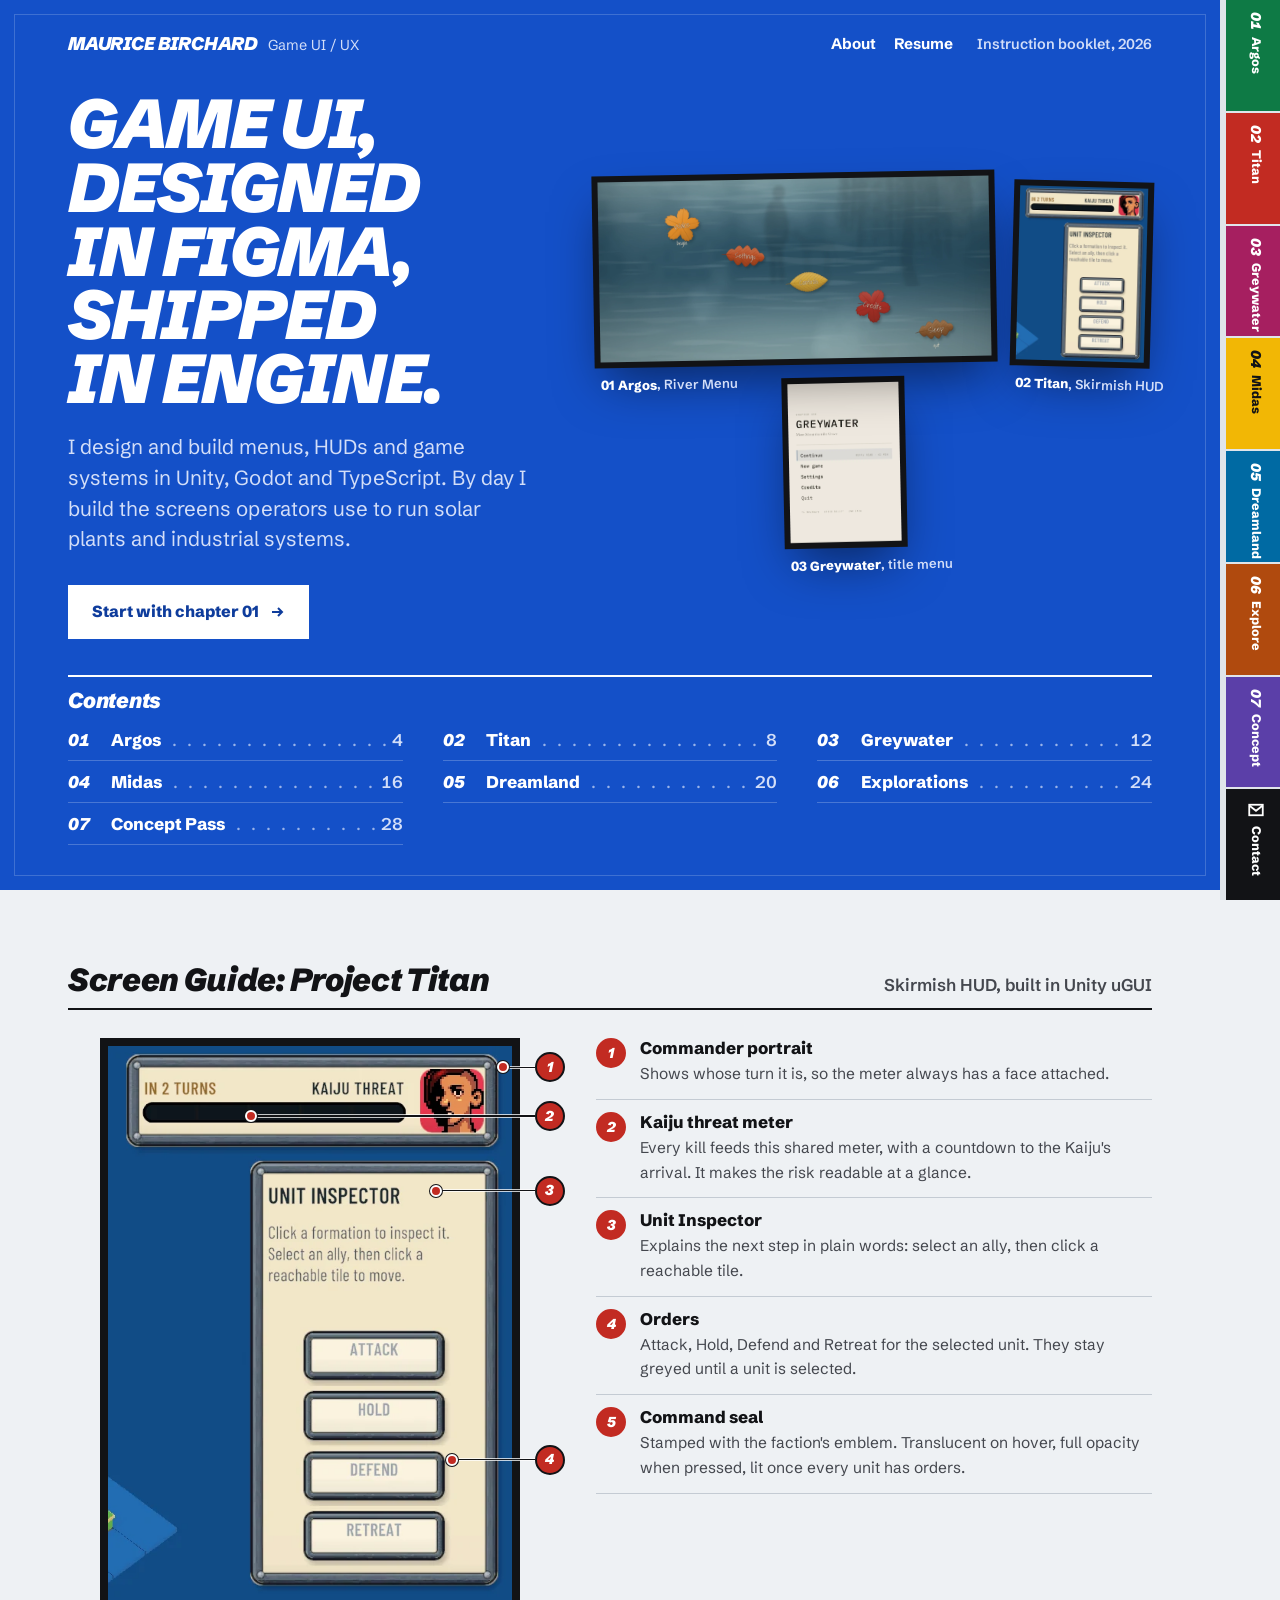
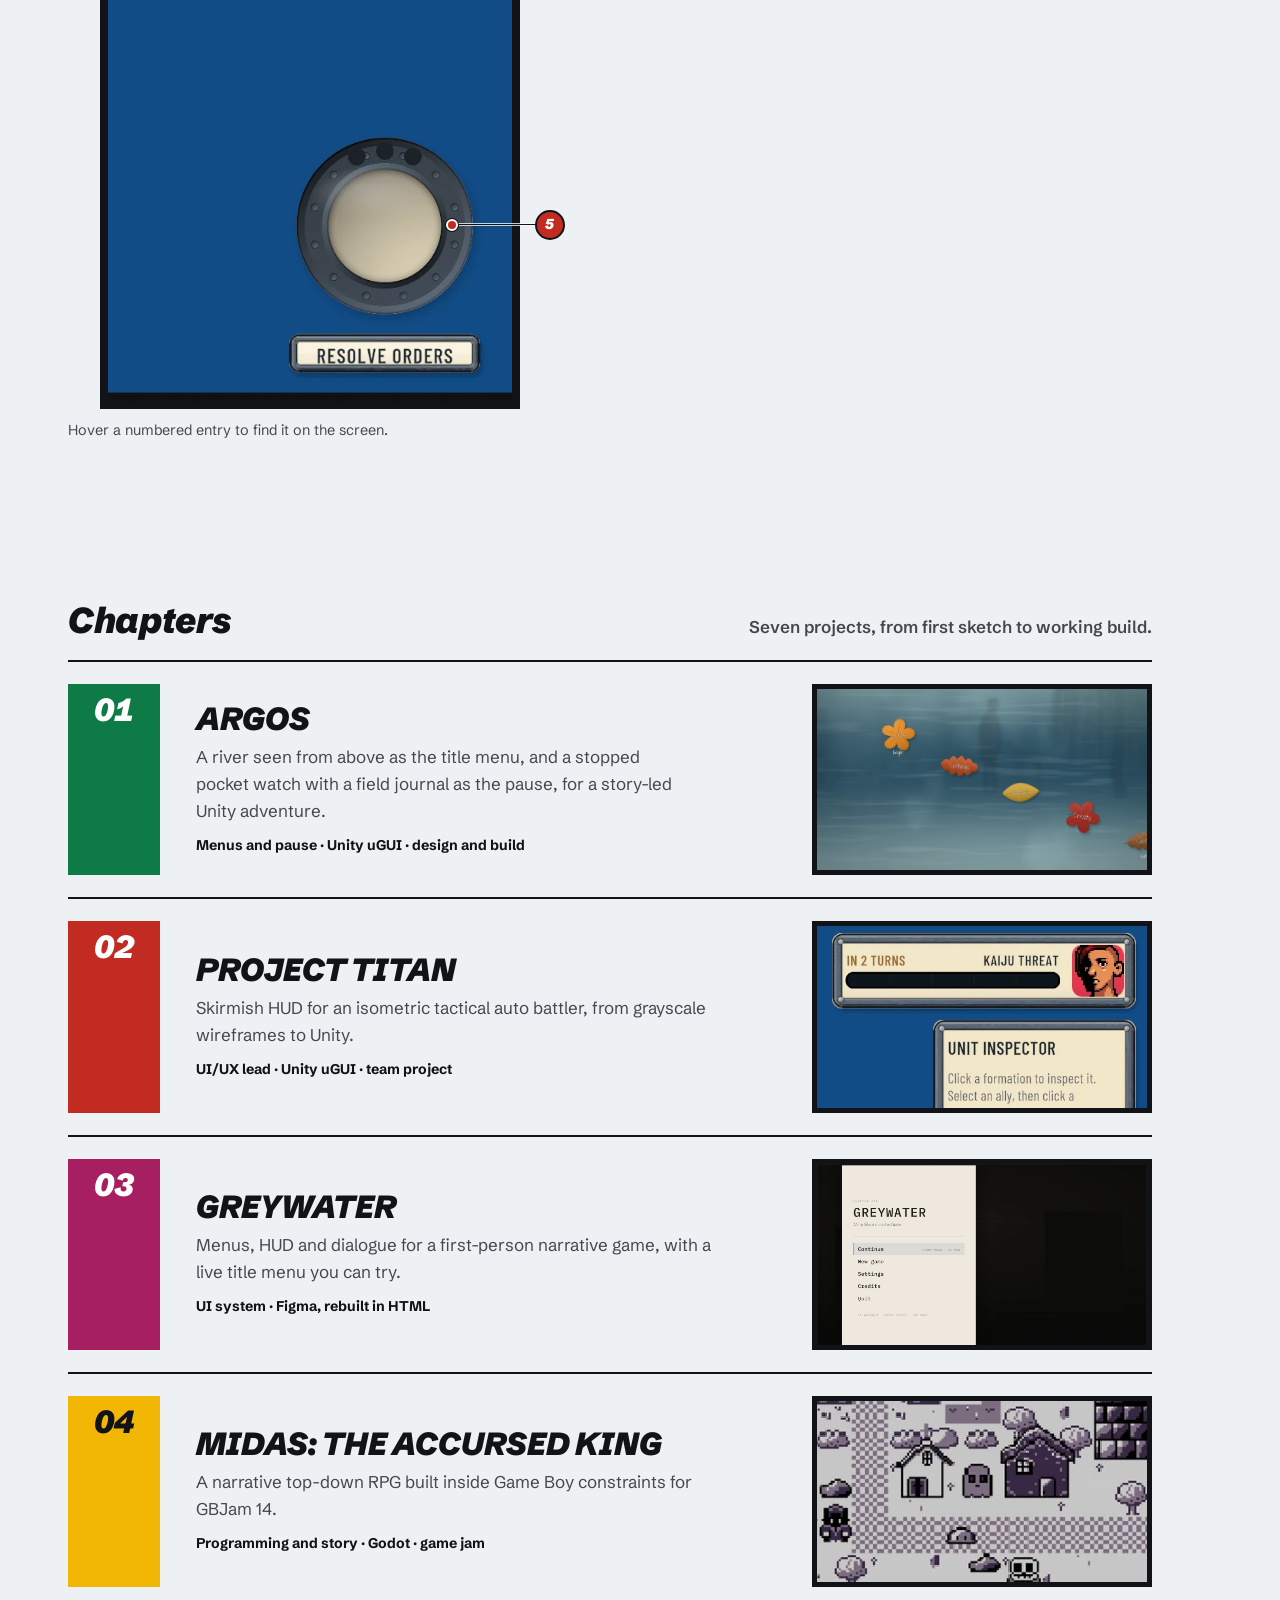
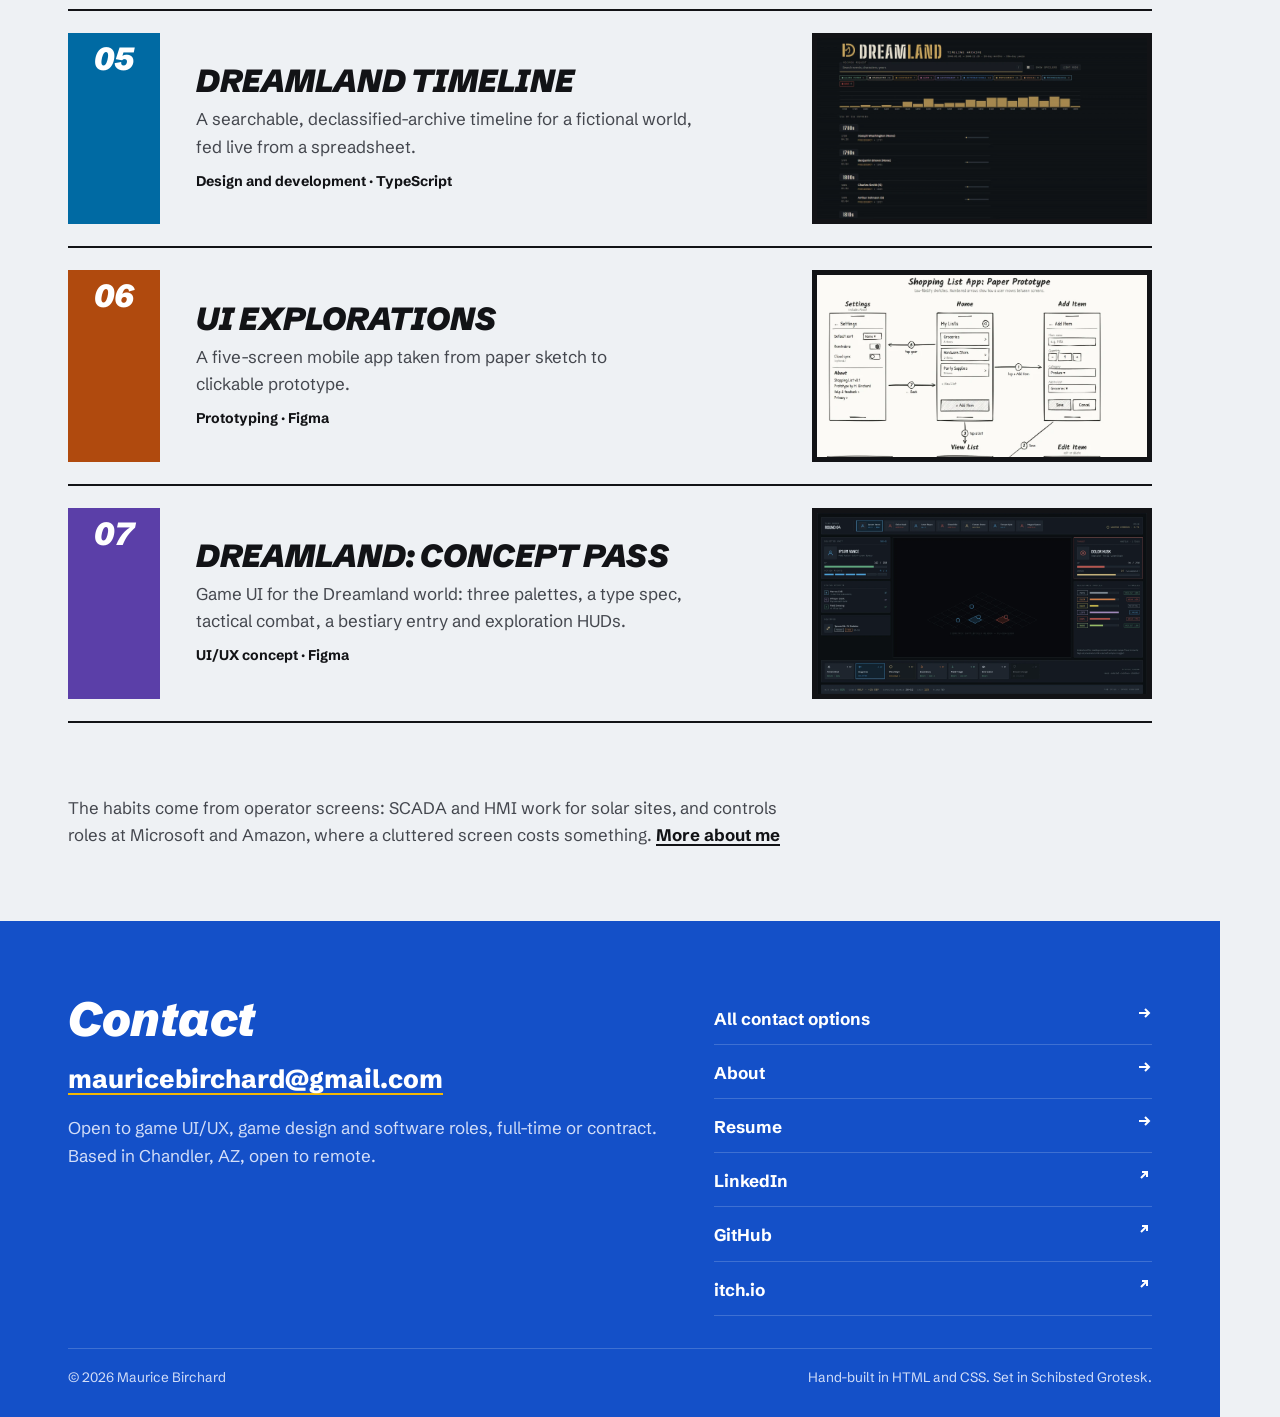
==== commit 8ad31101: "Titan's real three directions, state matrix, and a Dreamland concept chapter From the Beginning Stag" ====
--- a/index.html
+++ b/index.html
@@ -22,7 +22,8 @@
     <li class="ch-greywater"><a href="work/greywater.html"><span class="num">03</span><span class="visually-hidden">Chapter 03: </span><span class="name">Greywater</span></a></li>
     <li class="ch-midas"><a href="work/midas.html"><span class="num">04</span><span class="visually-hidden">Chapter 04: </span><span class="name">Midas</span></a></li>
     <li class="ch-dreamland"><a href="work/dreamland.html"><span class="num">05</span><span class="visually-hidden">Chapter 05: </span><span class="name">Dreamland</span></a></li>
-    <li class="ch-explore"><a href="work/shopping-list.html"><span class="num">06</span><span class="visually-hidden">Chapter 06: </span><span class="name">Explorations</span></a></li>
+    <li class="ch-explore"><a href="work/shopping-list.html"><span class="num">06</span><span class="visually-hidden">Chapter 06: </span><span class="name">Explore</span></a></li>
+    <li class="ch-concept"><a href="work/dreamland-concept.html"><span class="num">07</span><span class="visually-hidden">Chapter 07: </span><span class="name">Concept</span></a></li>
     <li class="ch-back tab-contact"><a href="contact.html"><span class="num icon"><svg viewBox="0 0 24 24" aria-hidden="true" fill="none" stroke="currentColor" stroke-width="2.4"><rect x="3" y="5" width="18" height="14"/><path d="m3 6 9 7 9-7"/></svg></span><span class="name">Contact</span></a></li>
   </ol>
 </nav>
@@ -57,6 +58,7 @@
         <li><a href="work/midas.html"><span class="n">04</span><span><b>Midas</b> <span class="lead" aria-hidden="true"></span></span><span class="pg"><span class="visually-hidden">page </span>16</span></a></li>
         <li><a href="work/dreamland.html"><span class="n">05</span><span><b>Dreamland</b> <span class="lead" aria-hidden="true"></span></span><span class="pg"><span class="visually-hidden">page </span>20</span></a></li>
         <li><a href="work/shopping-list.html"><span class="n">06</span><span><b>Explorations</b> <span class="lead" aria-hidden="true"></span></span><span class="pg"><span class="visually-hidden">page </span>24</span></a></li>
+        <li><a href="work/dreamland-concept.html"><span class="n">07</span><span><b>Concept Pass</b> <span class="lead" aria-hidden="true"></span></span><span class="pg"><span class="visually-hidden">page </span>28</span></a></li>
         </ol>
       </nav>
   </div>
@@ -90,7 +92,7 @@
 
 <section class="section" id="chapters" aria-labelledby="chapters-h">
   <div class="wrap">
-    <div class="section-head"><h2 id="chapters-h">Chapters</h2><p>Six projects, each from first sketch to working build.</p></div>
+    <div class="section-head"><h2 id="chapters-h">Chapters</h2><p>Seven projects, from first sketch to working build.</p></div>
     <ol class="index-list">
       <li class="ch-argos"><a class="entry" href="work/argos.html"><span class="tab" aria-hidden="true">01</span><div><h3>Argos</h3><p>A river seen from above as the title menu, and a stopped pocket watch with a field journal as the pause, for a story-led Unity adventure.</p><span class="meta">Menus and pause &middot; Unity uGUI &middot; design and build</span></div><span class="thumb"><img src="assets/img/argos/river-menu.webp" width="2000" height="953" alt="" loading="lazy"></span></a></li>
       <li class="ch-titan"><a class="entry" href="work/project-titan.html"><span class="tab" aria-hidden="true">02</span><div><h3>Project Titan</h3><p>Skirmish HUD for an isometric tactical auto battler, from grayscale wireframes to Unity.</p><span class="meta">UI/UX lead &middot; Unity uGUI &middot; team project</span></div><span class="thumb"><img src="assets/img/titan/hud-panel.webp" width="528" height="1248" alt="" loading="lazy"></span></a></li>
@@ -98,6 +100,7 @@
       <li class="ch-midas"><a class="entry" href="work/midas.html"><span class="tab" aria-hidden="true">04</span><div><h3>Midas: The Accursed King</h3><p>A narrative top-down RPG built inside Game Boy constraints for GBJam 14.</p><span class="meta">Programming and story &middot; Godot &middot; game jam</span></div><span class="thumb pixel"><img src="assets/img/midas/village.webp" width="312" height="264" alt="" loading="lazy"></span></a></li>
       <li class="ch-dreamland"><a class="entry" href="work/dreamland.html"><span class="tab" aria-hidden="true">05</span><div><h3>Dreamland Timeline</h3><p>A searchable, declassified-archive timeline for a fictional world, fed live from a spreadsheet.</p><span class="meta">Design and development &middot; TypeScript</span></div><span class="thumb"><img src="assets/img/dreamland/archive.webp" width="1600" height="876" alt="" loading="lazy"></span></a></li>
       <li class="ch-explore"><a class="entry" href="work/shopping-list.html"><span class="tab" aria-hidden="true">06</span><div><h3>UI Explorations</h3><p>A five-screen mobile app taken from paper sketch to clickable prototype.</p><span class="meta">Prototyping &middot; Figma</span></div><span class="thumb"><img src="assets/img/shopping/sketch.webp" width="904" height="832" alt="" loading="lazy"></span></a></li>
+      <li class="ch-concept"><a class="entry" href="work/dreamland-concept.html"><span class="tab" aria-hidden="true">07</span><div><h3>Dreamland: Concept Pass</h3><p>Game UI for the Dreamland world: three palettes, a type spec, tactical combat, a bestiary entry and exploration HUDs.</p><span class="meta">UI/UX concept &middot; Figma</span></div><span class="thumb"><img src="assets/img/dreamland-game/combat-turn-order.webp" width="1920" height="1080" alt="" loading="lazy"></span></a></li>
     </ol>
   </div>
 </section>
--- a/assets/css/style.css
+++ b/assets/css/style.css
@@ -60,6 +60,7 @@
   --c-midas: #F2B705;
   --c-dreamland: #006AA3;
   --c-explore: #B04A0E;
+  --c-concept: #5B3FA8;
   --c-back: #121316;
 
   --chapter: var(--ink);
@@ -75,10 +76,11 @@
 .ch-argos { --chapter: var(--c-argos); --on-chapter: var(--white); }
 .ch-titan { --chapter: var(--c-titan); --on-chapter: var(--white); }
 .ch-greywater { --chapter: var(--c-greywater); --on-chapter: var(--white); }
-.ch-argos, .ch-titan, .ch-greywater, .ch-dreamland, .ch-explore, .ch-back { --chapter-line: var(--chapter); }
+.ch-argos, .ch-titan, .ch-greywater, .ch-dreamland, .ch-explore, .ch-concept, .ch-back { --chapter-line: var(--chapter); }
 .ch-midas { --chapter: var(--c-midas); --on-chapter: var(--ink); --chapter-line: #7A5C00; }
 .ch-dreamland { --chapter: var(--c-dreamland); --on-chapter: var(--white); }
 .ch-explore { --chapter: var(--c-explore); --on-chapter: var(--white); }
+.ch-concept { --chapter: var(--c-concept); --on-chapter: var(--white); }
 .ch-back { --chapter: var(--c-back); --on-chapter: var(--white); }
 
 *, *::before, *::after { box-sizing: border-box; }
@@ -158,7 +160,7 @@
   .tabs li { flex: 1; min-height: 0; }
   .tabs a {
     height: 100%; width: 100%; writing-mode: vertical-rl; align-items: center; justify-content: flex-start;
-    padding: 14px 0; gap: 8px; overflow: hidden; font-size: 0.82rem; white-space: nowrap;
+    padding: 12px 0; gap: 7px; overflow: hidden; font-size: 0.78rem; white-space: nowrap;
     transform: translateX(6px);
   }
   .tabs a:hover, .tabs a:focus-visible, .tabs a[aria-current="page"] { transform: translateX(0); }
@@ -346,7 +348,7 @@
 .prose h2 { margin: 2.2em 0 0.5em; }
 .prose h2:first-child { margin-top: 0; }
 .ch-argos { --chap-no: "1"; } .ch-titan { --chap-no: "2"; } .ch-greywater { --chap-no: "3"; }
-.ch-midas { --chap-no: "4"; } .ch-dreamland { --chap-no: "5"; } .ch-explore { --chap-no: "6"; }
+.ch-midas { --chap-no: "4"; } .ch-dreamland { --chap-no: "5"; } .ch-explore { --chap-no: "6"; } .ch-concept { --chap-no: "7"; }
 main { counter-reset: sec; }
 /* The section number hangs in its own column, so a wrapped heading stays aligned */
 body:not(.ch-back) .prose h2 { counter-increment: sec; display: grid; grid-template-columns: 2.2em 1fr; column-gap: 0.3em; }
@@ -384,6 +386,12 @@
 .pair { display: grid; grid-template-columns: repeat(auto-fit, minmax(min(100%, 300px), 1fr)); gap: 24px; align-items: start; }
 .pair .figure { margin: 0; }
 .pair { margin-bottom: clamp(28px, 4vw, 48px); }
+.quad { display: grid; grid-template-columns: repeat(2, minmax(0, 1fr)); gap: 24px; margin: clamp(28px, 4vw, 48px) 0; }
+.quad .figure { margin: 0; }
+.trio-figs { display: grid; grid-template-columns: repeat(3, minmax(0, 1fr)); gap: 20px; margin: clamp(28px, 4vw, 48px) 0; }
+.trio-figs .figure { margin: 0; }
+@media (max-width: 760px) { .trio-figs { grid-template-columns: 1fr; max-width: 420px; } }
+@media (max-width: 700px) { .quad { grid-template-columns: 1fr; } }
 
 /* Three-up row of figures */
 .trio { display: grid; grid-template-columns: repeat(auto-fit, minmax(min(100%, 220px), 1fr)); gap: 16px; margin: 1.4em 0; }
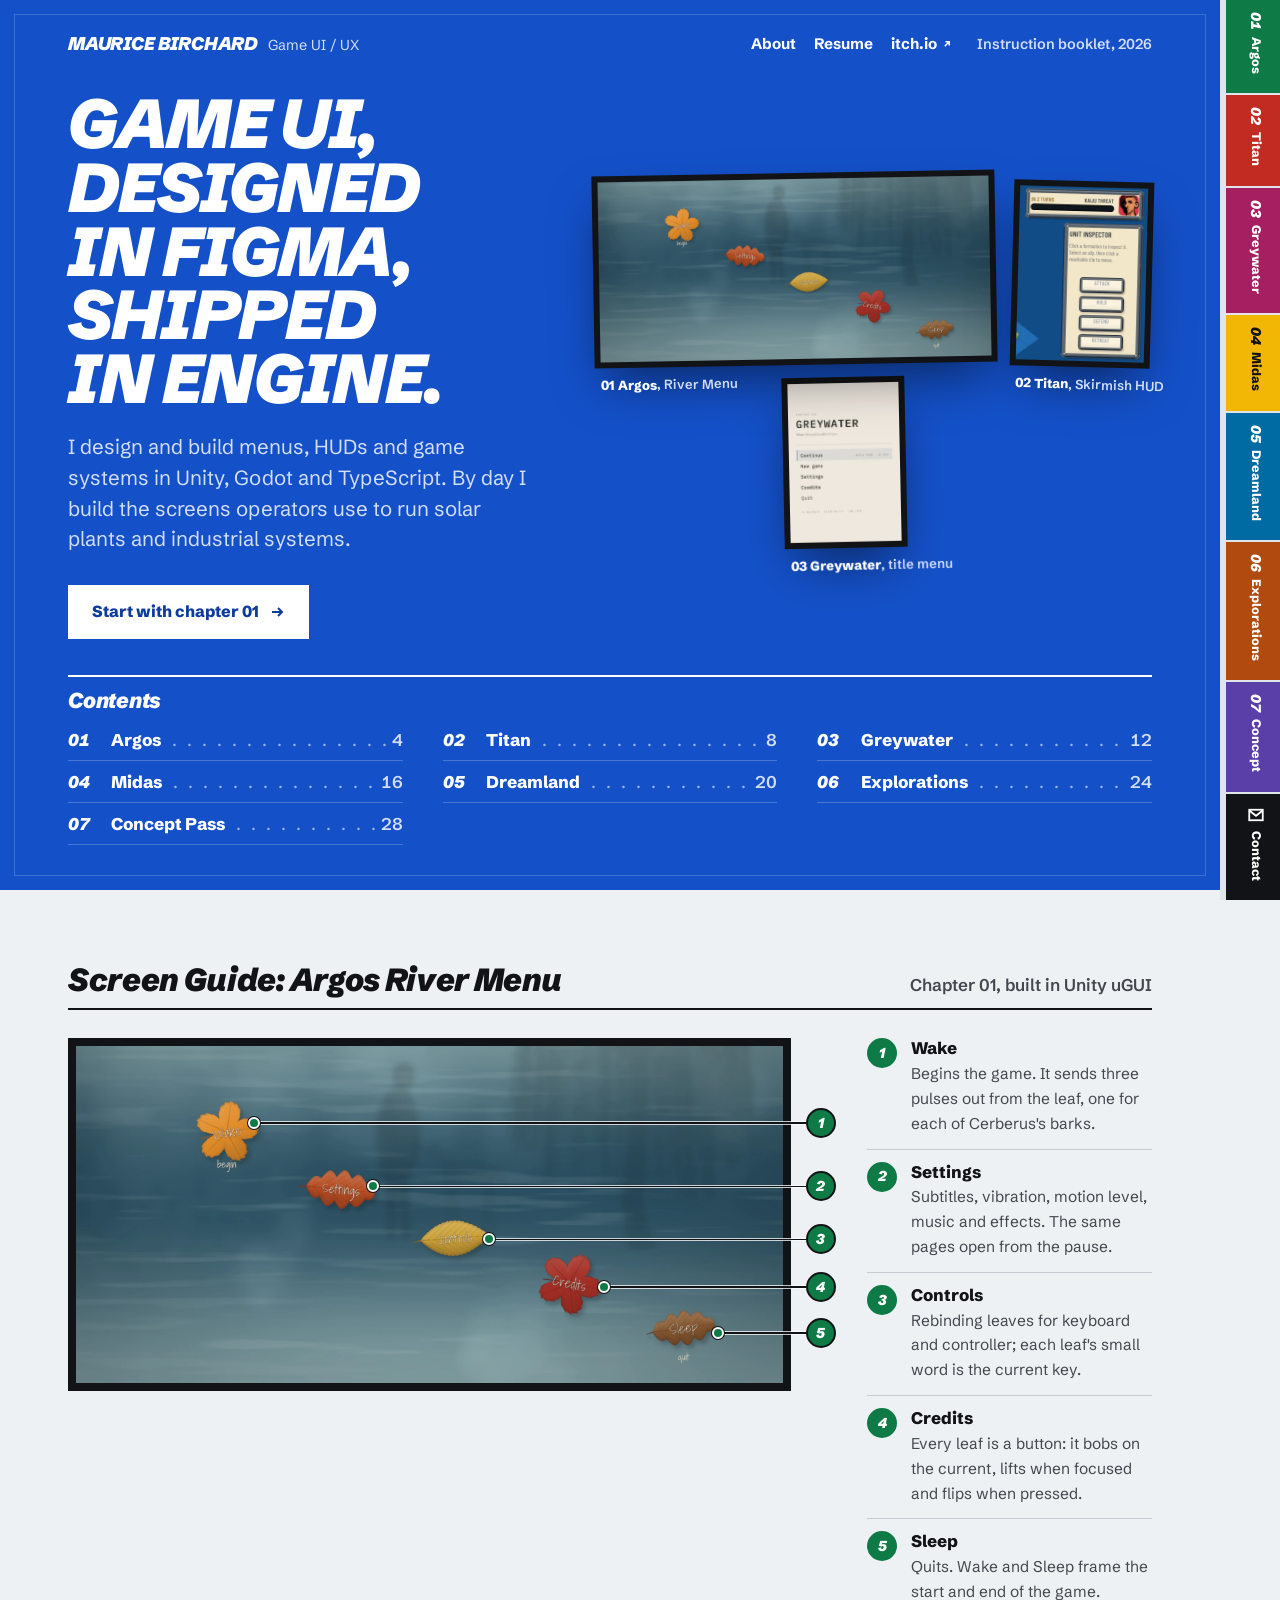
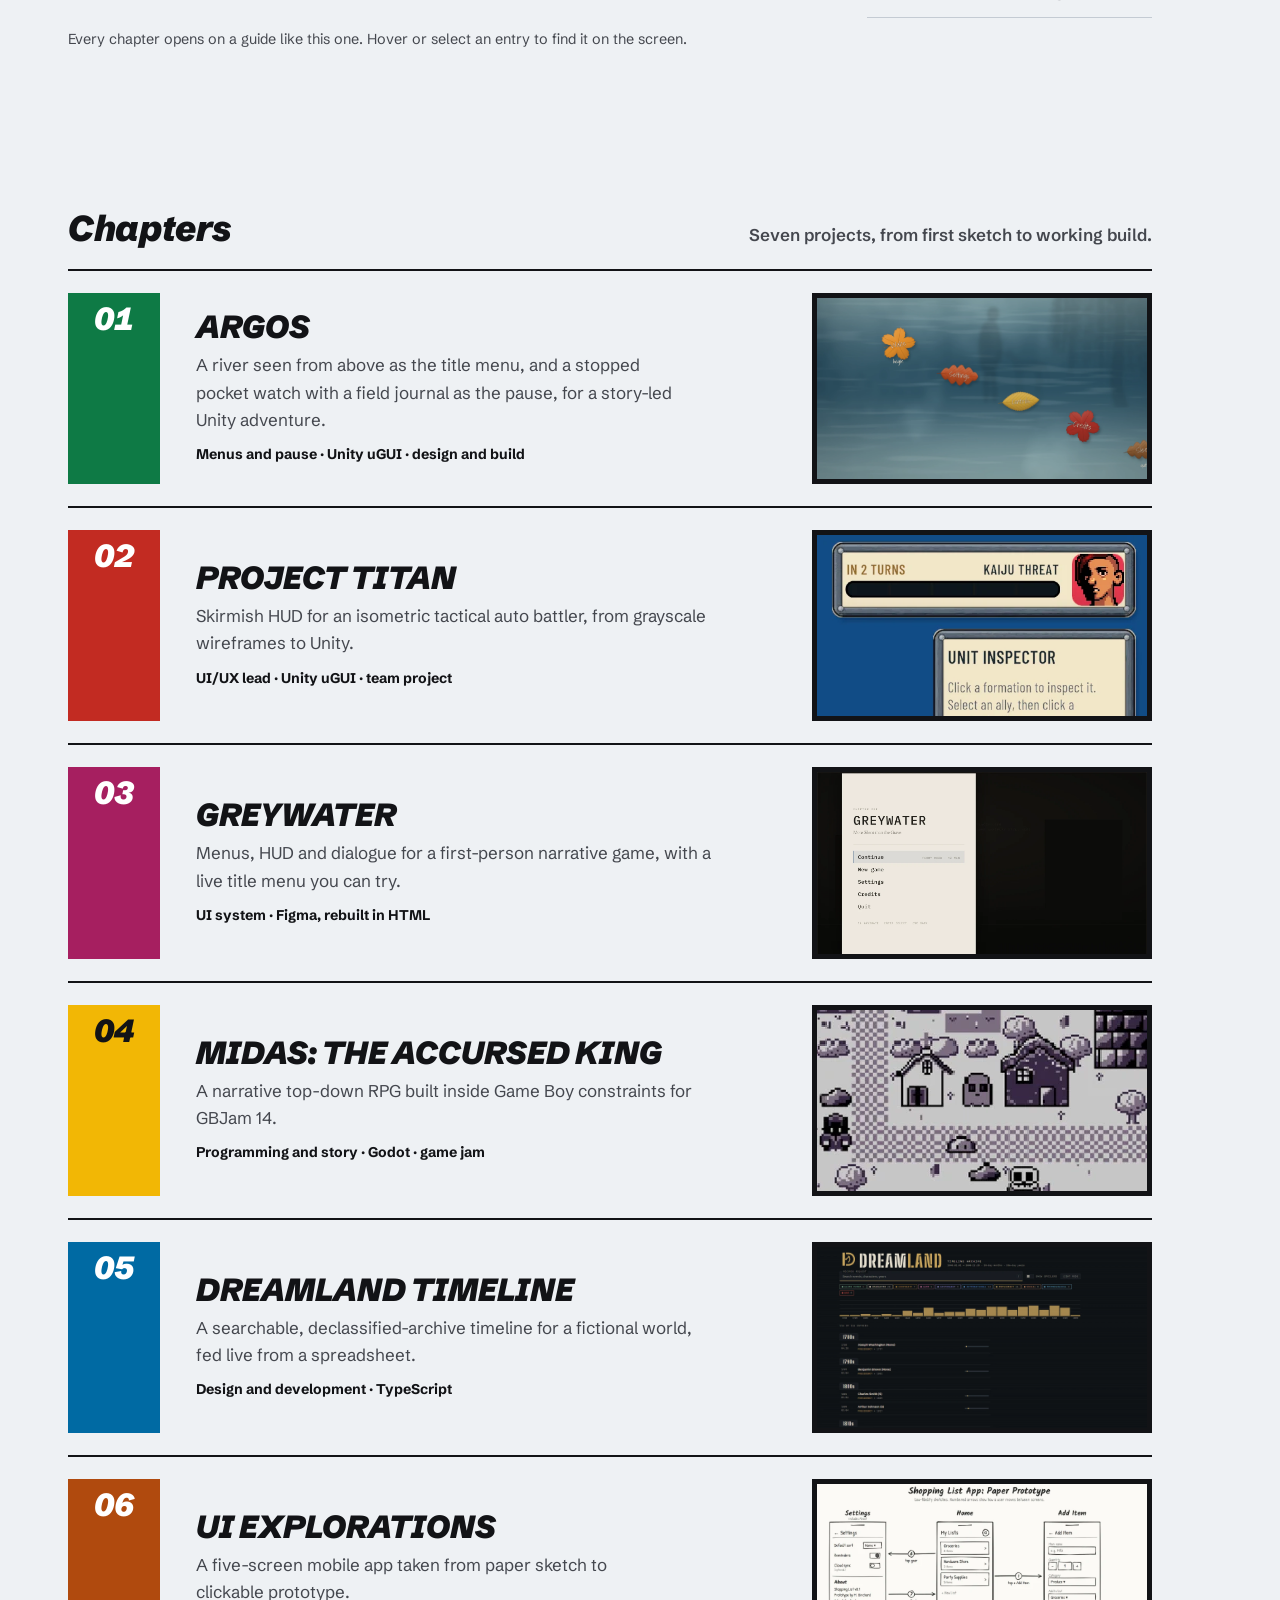
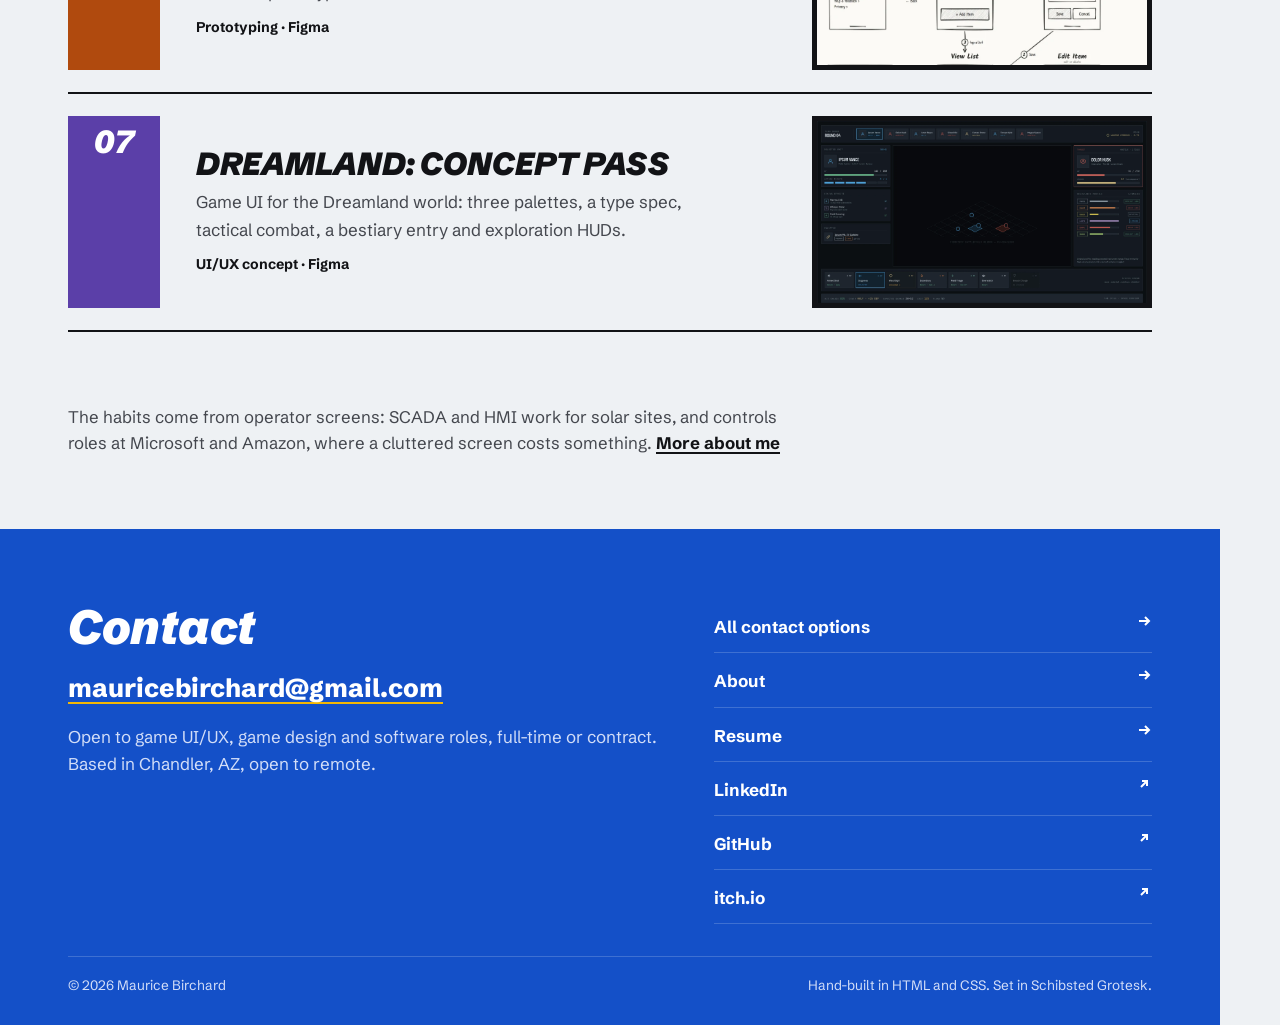
==== commit c5885cd5: "Critique fixes: Screen Guides for keyboard and touch, phone nav, resume - Screen Guide legend names " ====
--- a/index.html
+++ b/index.html
@@ -22,7 +22,7 @@
     <li class="ch-greywater"><a href="work/greywater.html"><span class="num">03</span><span class="visually-hidden">Chapter 03: </span><span class="name">Greywater</span></a></li>
     <li class="ch-midas"><a href="work/midas.html"><span class="num">04</span><span class="visually-hidden">Chapter 04: </span><span class="name">Midas</span></a></li>
     <li class="ch-dreamland"><a href="work/dreamland.html"><span class="num">05</span><span class="visually-hidden">Chapter 05: </span><span class="name">Dreamland</span></a></li>
-    <li class="ch-explore"><a href="work/shopping-list.html"><span class="num">06</span><span class="visually-hidden">Chapter 06: </span><span class="name">Explore</span></a></li>
+    <li class="ch-explore"><a href="work/shopping-list.html"><span class="num">06</span><span class="visually-hidden">Chapter 06: </span><span class="name">Explorations</span></a></li>
     <li class="ch-concept"><a href="work/dreamland-concept.html"><span class="num">07</span><span class="visually-hidden">Chapter 07: </span><span class="name">Concept</span></a></li>
     <li class="ch-back tab-contact"><a href="contact.html"><span class="num icon"><svg viewBox="0 0 24 24" aria-hidden="true" fill="none" stroke="currentColor" stroke-width="2.4"><rect x="3" y="5" width="18" height="14"/><path d="m3 6 9 7 9-7"/></svg></span><span class="name">Contact</span></a></li>
   </ol>
@@ -32,7 +32,7 @@
 <section class="cover" aria-labelledby="cover-h">
   <header class="wrap cover-top">
     <a class="wordmark" href="index.html" aria-label="Maurice Birchard, home"><b>Maurice Birchard</b><span>Game UI / UX</span></a>
-    <div class="runhead-end"><nav class="backlinks" aria-label="Back matter"><a href="about.html">About</a><a href="resume.html">Resume</a></nav><span class="folio">Instruction booklet, 2026</span></div>
+    <div class="runhead-end"><nav class="backlinks" aria-label="Back matter"><a href="about.html">About</a><a href="resume.html">Resume</a><a class="ext" href="https://moninja.itch.io/" rel="noopener">itch.io<svg viewBox="0 0 16 16" aria-hidden="true" fill="none" stroke="currentColor" stroke-width="2"><path d="M5 11 11 5M6 5h5v5"/></svg></a></nav><span class="folio">Instruction booklet, 2026</span></div>
   </header>
   <div class="wrap cover-grid">
     <div>
@@ -64,28 +64,28 @@
   </div>
 </section>
 
-<div class="ch-titan">
+<div class="ch-argos">
 <section class="guide" aria-labelledby="guide-h">
   <div class="wrap">
-    <div class="guide-title"><h2 id="guide-h">Screen Guide: Project Titan</h2><p>Skirmish HUD, built in Unity uGUI</p></div>
-    <div class="spread portrait">
+    <div class="guide-title"><h2 id="guide-h">Screen Guide: Argos River Menu</h2><p>Chapter 01, built in Unity uGUI</p></div>
+    <div class="spread">
       <figure class="plate">
-        <img src="assets/img/titan/hud-panel.webp" width="528" height="1248" alt="Project Titan Skirmish HUD in Unity: Kaiju threat meter with commander portrait, Unit Inspector with Attack, Hold, Defend and Retreat orders, and the command seal">
-      <span class="lead-line" data-n="1" style="--x:96%;--y:3.0%"></span><span class="pin" data-n="1" style="--x:96%;--y:3.0%" aria-hidden="true">1</span><span class="co" data-n="1" style="--x:96%;--y:3.0%" aria-hidden="true">1</span>
-      <span class="lead-line" data-n="2" style="--x:36%;--y:8.0%"></span><span class="pin" data-n="2" style="--x:36%;--y:8.0%" aria-hidden="true">2</span><span class="co" data-n="2" style="--x:36%;--y:8.0%" aria-hidden="true">2</span>
-      <span class="lead-line" data-n="3" style="--x:80%;--y:15.7%"></span><span class="pin" data-n="3" style="--x:80%;--y:15.7%" aria-hidden="true">3</span><span class="co" data-n="3" style="--x:80%;--y:15.7%" aria-hidden="true">3</span>
-      <span class="lead-line" data-n="4" style="--x:84%;--y:43.4%"></span><span class="pin" data-n="4" style="--x:84%;--y:43.4%" aria-hidden="true">4</span><span class="co" data-n="4" style="--x:84%;--y:43.4%" aria-hidden="true">4</span>
-      <span class="lead-line" data-n="5" style="--x:84%;--y:81%"></span><span class="pin" data-n="5" style="--x:84%;--y:81%" aria-hidden="true">5</span><span class="co" data-n="5" style="--x:84%;--y:81%" aria-hidden="true">5</span>
+        <img src="assets/img/argos/river-menu.webp" width="2000" height="953" alt="Argos River Menu: fallen autumn leaves floating on a blue-grey river as the buttons Wake, Settings, Controls, Credits and Sleep, with a man reflected in the water">
+      <span class="lead-line" data-n="1" style="--x:25.8%;--y:24%"></span><span class="pin" data-n="1" style="--x:25.8%;--y:24%" aria-hidden="true">1</span><span class="co" data-n="1" style="--x:25.8%;--y:24%" aria-hidden="true">1</span>
+      <span class="lead-line" data-n="2" style="--x:42.2%;--y:42%"></span><span class="pin" data-n="2" style="--x:42.2%;--y:42%" aria-hidden="true">2</span><span class="co" data-n="2" style="--x:42.2%;--y:42%" aria-hidden="true">2</span>
+      <span class="lead-line" data-n="3" style="--x:58.3%;--y:57%"></span><span class="pin" data-n="3" style="--x:58.3%;--y:57%" aria-hidden="true">3</span><span class="co" data-n="3" style="--x:58.3%;--y:57%" aria-hidden="true">3</span>
+      <span class="lead-line" data-n="4" style="--x:74.2%;--y:70.5%"></span><span class="pin" data-n="4" style="--x:74.2%;--y:70.5%" aria-hidden="true">4</span><span class="co" data-n="4" style="--x:74.2%;--y:70.5%" aria-hidden="true">4</span>
+      <span class="lead-line" data-n="5" style="--x:90%;--y:83.5%"></span><span class="pin" data-n="5" style="--x:90%;--y:83.5%" aria-hidden="true">5</span><span class="co" data-n="5" style="--x:90%;--y:83.5%" aria-hidden="true">5</span>
       </figure>
       <ol class="legend" aria-label="Screen elements">
-      <li data-n="1"><span class="co" aria-hidden="true">1</span><div><b><span class="visually-hidden">1. </span>Commander portrait</b><p>Shows whose turn it is, so the meter always has a face attached.</p></div></li>
-      <li data-n="2"><span class="co" aria-hidden="true">2</span><div><b><span class="visually-hidden">2. </span>Kaiju threat meter</b><p>Every kill feeds this shared meter, with a countdown to the Kaiju's arrival. It makes the risk readable at a glance.</p></div></li>
-      <li data-n="3"><span class="co" aria-hidden="true">3</span><div><b><span class="visually-hidden">3. </span>Unit Inspector</b><p>Explains the next step in plain words: select an ally, then click a reachable tile.</p></div></li>
-      <li data-n="4"><span class="co" aria-hidden="true">4</span><div><b><span class="visually-hidden">4. </span>Orders</b><p>Attack, Hold, Defend and Retreat for the selected unit. They stay greyed until a unit is selected.</p></div></li>
-      <li data-n="5"><span class="co" aria-hidden="true">5</span><div><b><span class="visually-hidden">5. </span>Command seal</b><p>Stamped with the faction's emblem. Translucent on hover, full opacity when pressed, lit once every unit has orders.</p></div></li>
+      <li data-n="1"><span class="co" aria-hidden="true">1</span><div><b><span class="visually-hidden">1. </span>Wake</b><p>Begins the game. It sends three pulses out from the leaf, one for each of Cerberus's barks.</p></div></li>
+      <li data-n="2"><span class="co" aria-hidden="true">2</span><div><b><span class="visually-hidden">2. </span>Settings</b><p>Subtitles, vibration, motion level, music and effects. The same pages open from the pause.</p></div></li>
+      <li data-n="3"><span class="co" aria-hidden="true">3</span><div><b><span class="visually-hidden">3. </span>Controls</b><p>Rebinding leaves for keyboard and controller; each leaf's small word is the current key.</p></div></li>
+      <li data-n="4"><span class="co" aria-hidden="true">4</span><div><b><span class="visually-hidden">4. </span>Credits</b><p>Every leaf is a button: it bobs on the current, lifts when focused and flips when pressed.</p></div></li>
+      <li data-n="5"><span class="co" aria-hidden="true">5</span><div><b><span class="visually-hidden">5. </span>Sleep</b><p>Quits. Wake and Sleep frame the start and end of the game.</p></div></li>
       </ol>
     </div>
-    <p class="plate-cap">Hover a numbered entry to find it on the screen.</p>
+    <p class="plate-cap">Every chapter opens on a guide like this one. <span class="how">Select an entry to find it on the screen.</span></p>
   </div>
 </section>
 </div>
--- a/assets/css/style.css
+++ b/assets/css/style.css
@@ -157,9 +157,9 @@
 @media (min-width: 1000px) {
   .tabs { position: fixed; top: 0; right: 0; bottom: 0; width: var(--rail); z-index: 40; background: var(--stock-2); }
   .tabs ol { display: flex; flex-direction: column; height: 100%; gap: 2px; }
-  .tabs li { flex: 1; min-height: 0; }
+  .tabs li { flex: 1 1 auto; min-height: 0; display: flex; } /* longer names get taller tabs */
   .tabs a {
-    height: 100%; width: 100%; writing-mode: vertical-rl; align-items: center; justify-content: flex-start;
+    flex: 1; width: 100%; writing-mode: vertical-rl; align-items: center; justify-content: flex-start;
     padding: 12px 0; gap: 7px; overflow: hidden; font-size: 0.78rem; white-space: nowrap;
     transform: translateX(6px);
   }
@@ -169,7 +169,7 @@
 .tabs .icon { display: inline-flex; }
 .tabs .icon svg { width: 18px; height: 18px; }
 /* Very short screens: tabs keep their number only, the name moves to a flyout label */
-@media (min-width: 1000px) and (max-height: 700px) {
+@media (min-width: 1000px) and (max-height: 760px) {
   .tabs a { position: relative; overflow: visible; justify-content: center; padding: 0; }
   .tabs .name {
     position: absolute; right: calc(100% + 6px); top: 50%; translate: 0 -50%; writing-mode: horizontal-tb;
@@ -178,16 +178,16 @@
   }
   .tabs a:hover .name, .tabs a:focus-visible .name { opacity: 1; }
 }
-/* Phones: one row that always fits: six numbered chapters and Contact */
+/* Phones and tablets: a strip of named tabs that scrolls sideways; Contact stays pinned at the end */
 @media (max-width: 999px) {
   .tabs { position: fixed; left: 0; right: 0; bottom: 0; z-index: 40; background: var(--stock-2); border-top: 2px solid var(--ink); }
-  .tabs ol { display: flex; gap: 2px; }
-  .tabs li { flex: 1 1 0; min-width: 0; }
-  .tabs li.tab-contact { flex: 1.9 1 0; }
-  .tabs a { height: 60px; padding: 6px 2px; flex-direction: column; justify-content: center; align-items: center; gap: 2px; line-height: 1.1; }
+  .tabs ol { display: flex; gap: 2px; overflow-x: auto; scrollbar-width: none; overscroll-behavior-x: contain; }
+  .tabs ol::-webkit-scrollbar { display: none; }
+  .tabs li { flex: 1 0 auto; }
+  .tabs li.tab-contact { position: sticky; right: 0; border-left: 2px solid var(--stock-2); }
+  .tabs a { height: 60px; padding: 6px 12px; flex-direction: column; justify-content: center; align-items: center; gap: 1px; line-height: 1.1; white-space: nowrap; }
   .tabs .num { font-size: 1.05rem; }
-  .tabs li:not(.tab-contact) .name { position: absolute; width: 1px; height: 1px; overflow: hidden; clip: rect(0 0 0 0); white-space: nowrap; }
-  .tabs .tab-contact .name { font-size: 0.8rem; }
+  .tabs .name { font-size: 0.74rem; }
 }
 
 /* ---------- Buttons ---------- */
@@ -259,9 +259,12 @@
 
 @media (max-width: 860px) {
   .cover-grid { grid-template-columns: 1fr; min-height: 0; align-items: start; padding-top: 18px; }
-  .cover-art { aspect-ratio: 2000 / 953; margin: 6px 0 40px; }
-  .art-a { inset: 0; width: 100%; height: 100%; aspect-ratio: auto; transform: none; }
-  .art-b, .art-c { display: none; }
+  /* Phones keep all three prints: Argos across the top, Titan and Greywater cropped side by side */
+  .cover-art { aspect-ratio: auto; display: grid; grid-template-columns: 1fr 1fr; gap: 40px 14px; margin: 6px 0 40px; }
+  .cover-art figure { position: relative; inset: auto; width: auto; transform: none; }
+  .art-a { grid-column: 1 / -1; aspect-ratio: 2000 / 953; }
+  .art-b, .art-c { aspect-ratio: 4 / 3; }
+  .art-c img { object-position: center 30%; }
   .cover-art .pending small { display: none; }
   .cover-art .pending span { font-size: 0.8rem; }
 }
@@ -332,12 +335,26 @@
 .plate .is-hot.co { box-shadow: 0 0 0 3px var(--stock), 0 0 0 5px var(--chapter); }
 .legend li.is-hot b { text-decoration: underline; text-decoration-color: var(--chapter-line); text-decoration-thickness: 3px; text-underline-offset: 0.2em; }
 .js .guide:not(.seen) .lead-line { transform: scaleX(0); }
+/* Legend names are buttons (added by main.js): keyboard and touch can select a number */
+.legend-pick {
+  font: inherit; color: inherit; text-align: left; background: none; border: 0; padding: 0; margin: 0;
+  cursor: pointer; text-decoration: inherit; -webkit-tap-highlight-color: transparent;
+}
+.legend-pick:focus-visible { outline-offset: 4px; }
+.js .legend li, .js .plate .pin, .js .plate .co { cursor: pointer; }
+/* The plate holds its place while a long legend scrolls past it */
+@media (min-width: 861px) {
+  .spread:not(.portrait) .plate { position: sticky; top: 24px; }
+}
 @media (max-width: 860px) {
   .spread, .spread.portrait { grid-template-columns: 1fr; }
   .portrait .plate { justify-self: center; max-width: 280px; }
   .plate .co, .lead-line { display: none; }
   .plate .pin { width: 22px; height: 22px; margin: -11px 0 0 -11px; display: grid; place-items: center; font: 900 italic 0.72rem/1 var(--font); }
-  .legend { padding: 24px 0 0; }
+  /* Landscape plates stay pinned above the legend, so a tapped row and its pin share the screen */
+  .spread:not(.portrait) .plate { position: sticky; top: 0; z-index: 6; }
+  .legend { padding: 20px 0 0; }
+  .legend li { padding: 14px 0; min-height: 48px; }
 }
 
 /* ---------- Manual text ---------- */
@@ -493,7 +510,7 @@
 .skills li { border: 2px solid var(--ink); padding: 4px 10px; font-weight: 700; font-size: 0.92rem; }
 
 /* ---------- Contact ---------- */
-.contact-card { background: var(--white); border: 2px dashed var(--ink); padding: clamp(22px, 4vw, 36px); }
+.contact-card { background: var(--white); border: 2px solid var(--ink); padding: clamp(22px, 4vw, 36px); }
 .contact-card .mail { display: block; font-size: clamp(1.05rem, 2.1vw, 1.55rem); font-weight: 900; font-style: italic; overflow-wrap: anywhere; text-decoration: none; margin: 6px 0 18px; }
 .contact-card .mail:hover { text-decoration: underline; text-decoration-color: var(--c-back); }
 .contact-card .where { margin: 18px 0 0; padding-top: 14px; border-top: 1px solid var(--rule); color: var(--ink-2); }
@@ -515,3 +532,13 @@
   .js .guide:not(.seen) .lead-line { transform: none; opacity: 0; }
   .lead-line { transform: none; transition: opacity .3s linear, background .2s linear; }
 }
+
+/* Input-aware hints: name the input the visitor actually has */
+.for-touch { display: none; }
+@media (hover: none) { .for-fine { display: none; } .for-touch { display: inline; } }
+
+/* External link in the running head, and "open full size" on dense boards */
+.backlinks .ext, .figure .full { display: inline-flex; align-items: center; gap: 4px; }
+.backlinks .ext svg, .figure .full svg { width: 12px; height: 12px; flex: none; }
+.figure .full { font-weight: 700; color: var(--ink); white-space: nowrap; }
+.figure.w-494 { max-width: 498px; }
